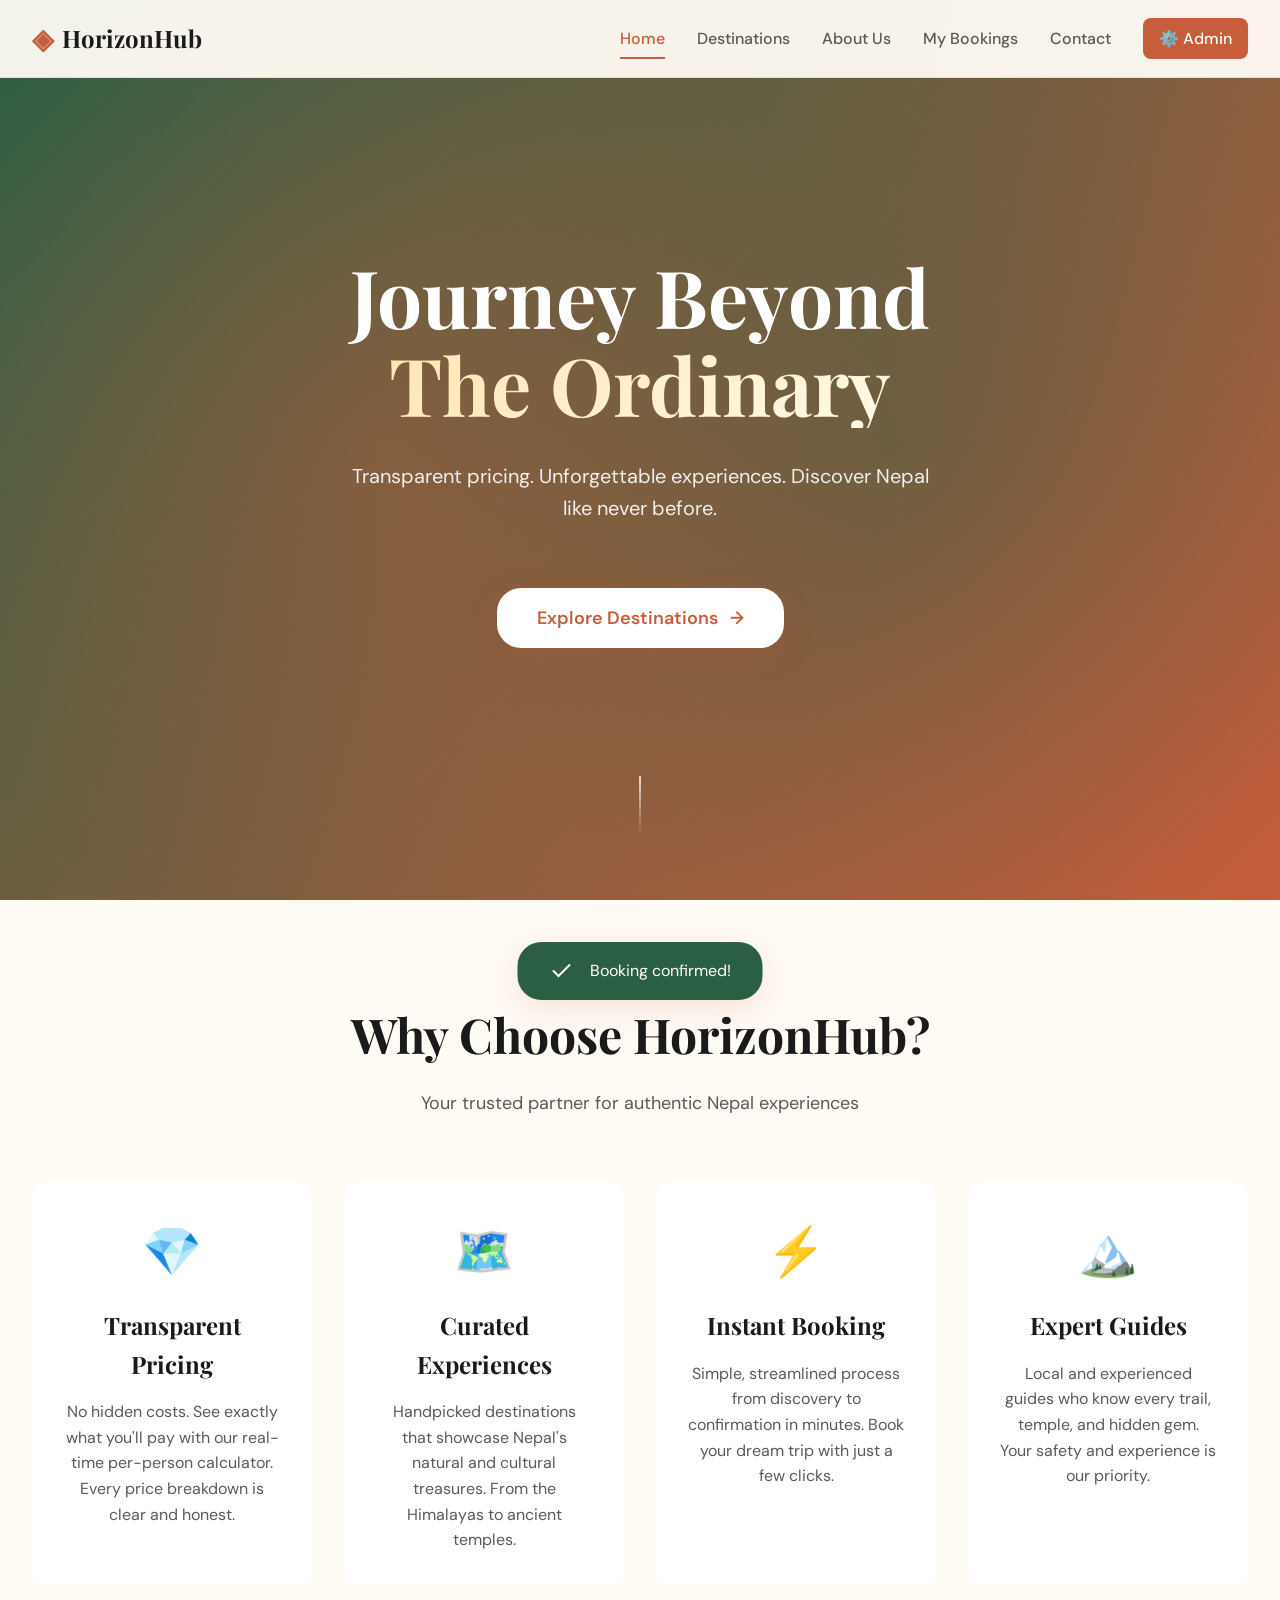
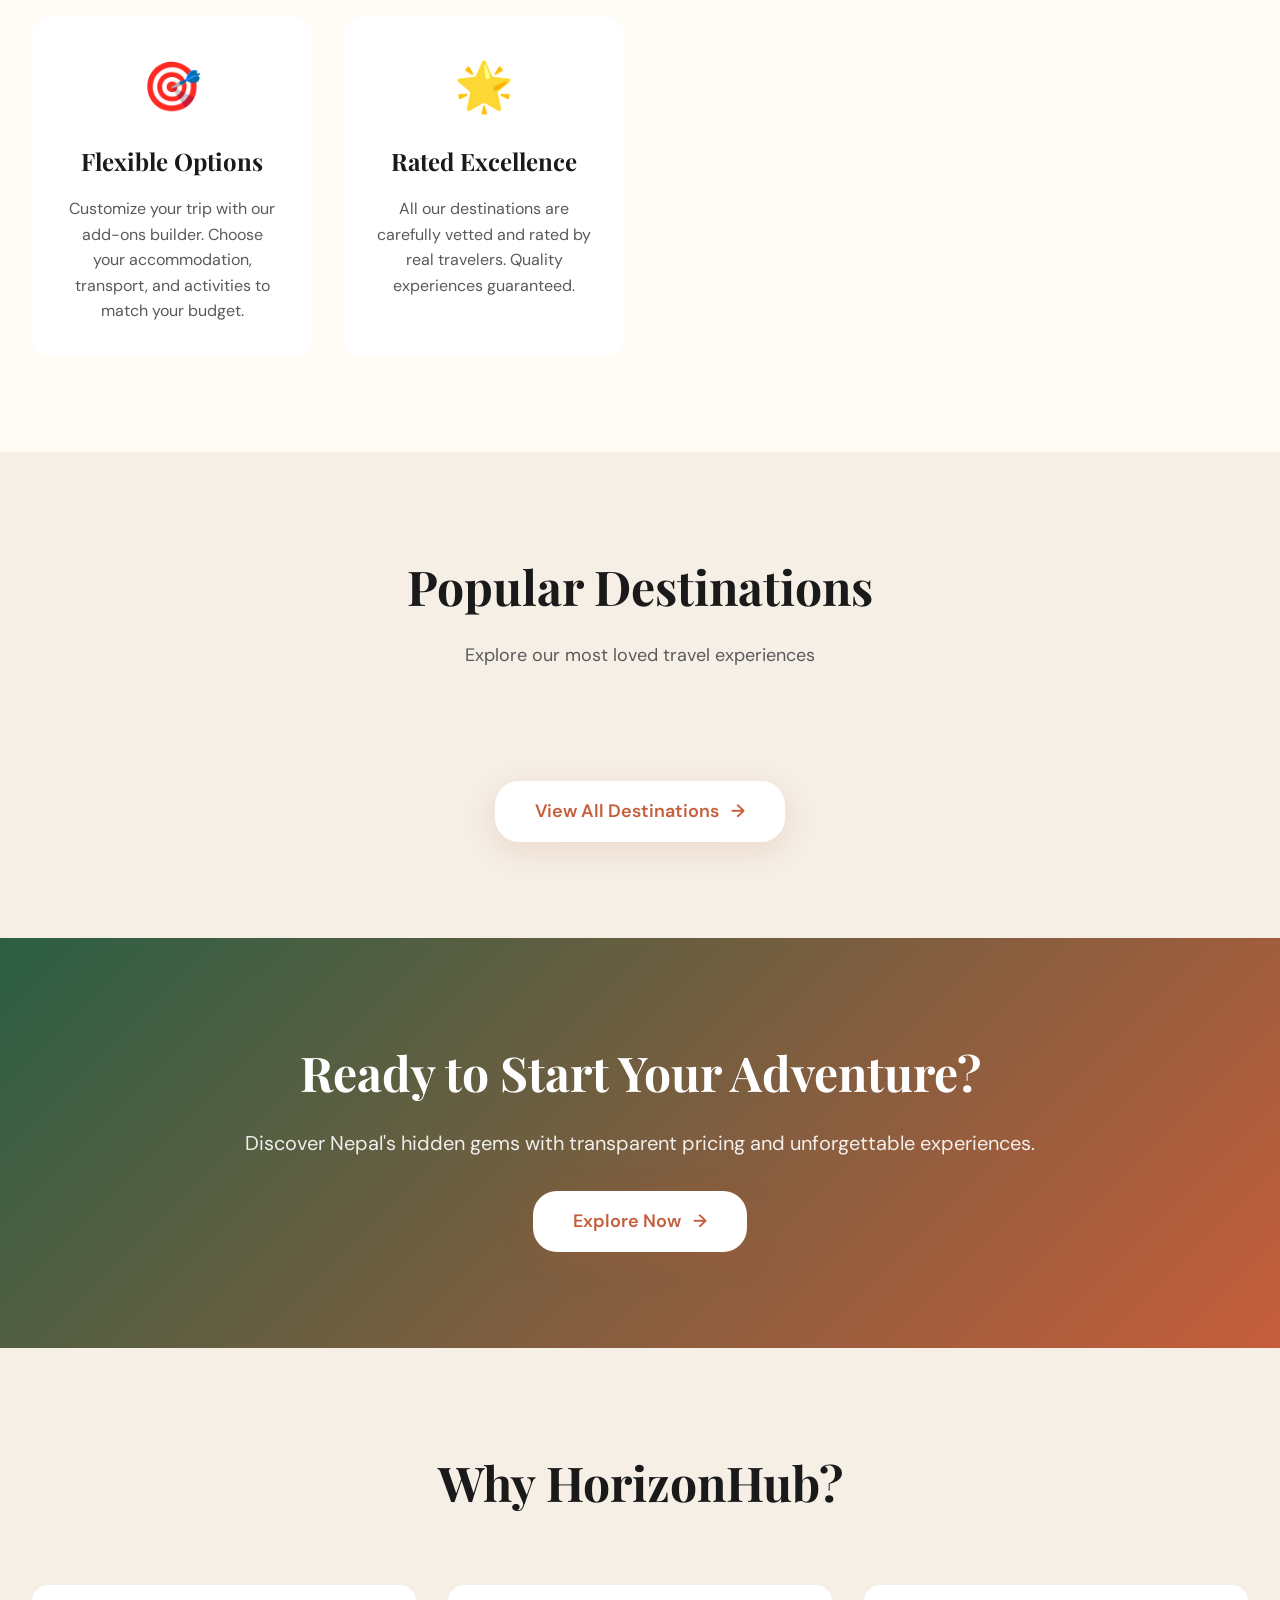
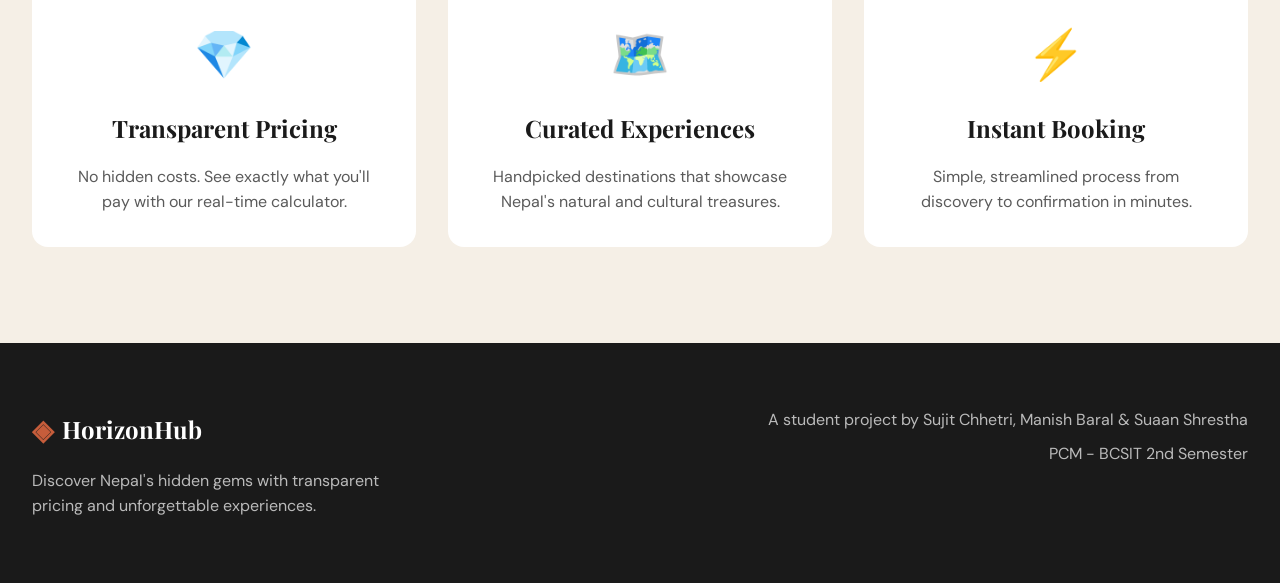
==== index.html @ 6d89ab37 "Co-authored-by: POPs-Treasure <POPs-Treasure@users.noreply.github.com> Co-authored-by: Manish Baral " ====
<!DOCTYPE html>
<html lang="en">
<head>
    <meta charset="UTF-8">
    <meta name="viewport" content="width=device-width, initial-scale=1.0">
    <title>HorizonHub - Discover Nepal's Hidden Gems</title>
    <link rel="stylesheet" href="styles.css">
    <link rel="preconnect" href="https://fonts.googleapis.com">
    <link rel="preconnect" href="https://fonts.gstatic.com" crossorigin>
    <link href="https://fonts.googleapis.com/css2?family=Playfair+Display:wght@400;600;700&family=DM+Sans:wght@400;500;600&display=swap" rel="stylesheet">
</head>
<body>
    <!-- Navigation -->
    <nav class="navbar">
        <div class="container">
            <div class="nav-content">
                <a href="index.html" class="logo">
                    <span class="logo-icon">◈</span>
                    HorizonHub
                </a>
                <div class="nav-links">
                    <a href="index.html" class="nav-active">Home</a>
                    <a href="destinations.html">Destinations</a>
                    <a href="about.html">About Us</a>
                    <a href="bookings.html">My Bookings</a>
                    <a href="contact.html">Contact</a>
                    <a href="#" id="adminPanelBtn" class="admin-link">⚙️ Admin</a>
                </div>
            </div>
        </div>
    </nav>

    <!-- Hero Section -->
    <section class="hero">
        <div class="hero-overlay"></div>
        <div class="hero-content">
            <h1 class="hero-title">
                Journey Beyond<br>
                <span class="gradient-text">The Ordinary</span>
            </h1>
            <p class="hero-subtitle">Transparent pricing. Unforgettable experiences. Discover Nepal like never before.</p>
            <a href="destinations.html" class="cta-button">
                Explore Destinations
                <span class="arrow">→</span>
            </a>
        </div>
        <div class="scroll-indicator">
            <div class="scroll-line"></div>
        </div>
    </section>

    <!-- Features Section -->
    <section class="features-section">
        <div class="container">
            <div class="section-header">
                <h2 class="section-title">Why Choose HorizonHub?</h2>
                <p class="section-subtitle">Your trusted partner for authentic Nepal experiences</p>
            </div>
            
            <div class="features-grid">
                <div class="feature-card">
                    <div class="feature-icon">💎</div>
                    <h3>Transparent Pricing</h3>
                    <p>No hidden costs. See exactly what you'll pay with our real-time per-person calculator. Every price breakdown is clear and honest.</p>
                </div>
                <div class="feature-card">
                    <div class="feature-icon">🗺️</div>
                    <h3>Curated Experiences</h3>
                    <p>Handpicked destinations that showcase Nepal's natural and cultural treasures. From the Himalayas to ancient temples.</p>
                </div>
                <div class="feature-card">
                    <div class="feature-icon">⚡</div>
                    <h3>Instant Booking</h3>
                    <p>Simple, streamlined process from discovery to confirmation in minutes. Book your dream trip with just a few clicks.</p>
                </div>
                <div class="feature-card">
                    <div class="feature-icon">🏔️</div>
                    <h3>Expert Guides</h3>
                    <p>Local and experienced guides who know every trail, temple, and hidden gem. Your safety and experience is our priority.</p>
                </div>
                <div class="feature-card">
                    <div class="feature-icon">🎯</div>
                    <h3>Flexible Options</h3>
                    <p>Customize your trip with our add-ons builder. Choose your accommodation, transport, and activities to match your budget.</p>
                </div>
                <div class="feature-card">
                    <div class="feature-icon">🌟</div>
                    <h3>Rated Excellence</h3>
                    <p>All our destinations are carefully vetted and rated by real travelers. Quality experiences guaranteed.</p>
                </div>
            </div>
        </div>
    </section>

    <!-- Popular Destinations Preview -->
    <section class="preview-section">
        <div class="container">
            <div class="section-header">
                <h2 class="section-title">Popular Destinations</h2>
                <p class="section-subtitle">Explore our most loved travel experiences</p>
            </div>
            
            <div class="preview-grid" id="previewGrid">
                <!-- Top 3 destinations will be loaded here -->
            </div>
            
            <div style="text-align: center; margin-top: 3rem;">
                <a href="destinations.html" class="cta-button">
                    View All Destinations
                    <span class="arrow">→</span>
                </a>
            </div>
        </div>
    </section>

    <!-- CTA Section -->
    <section class="cta-section">
        <div class="container">
            <div class="cta-content">
                <h2>Ready to Start Your Adventure?</h2>
                <p>Discover Nepal's hidden gems with transparent pricing and unforgettable experiences.</p>
                <a href="destinations.html" class="cta-button">
                    Explore Now
                    <span class="arrow">→</span>
                </a>
            </div>
        </div>
    </section>

    <!-- Destination Detail Modal -->
    <div id="detailModal" class="modal">
        <div class="modal-overlay"></div>
        <div class="modal-container">
            <button class="modal-close" id="closeDetailModal">
                <svg width="24" height="24" viewBox="0 0 24 24" fill="none">
                    <path d="M18 6L6 18M6 6l12 12" stroke="currentColor" stroke-width="2" stroke-linecap="round"/>
                </svg>
            </button>
            
            <div class="modal-content" id="modalContent">
                <!-- Content will be dynamically inserted -->
            </div>
        </div>
    </div>

    <!-- Booking Modal -->
    <div id="bookingModal" class="modal">
        <div class="modal-overlay"></div>
        <div class="modal-container booking-modal">
            <button class="modal-close" id="closeBookingModal">
                <svg width="24" height="24" viewBox="0 0 24 24" fill="none">
                    <path d="M18 6L6 18M6 6l12 12" stroke="currentColor" stroke-width="2" stroke-linecap="round"/>
                </svg>
            </button>
            
            <div class="modal-content">
                <h2 class="booking-title">Complete Your Booking</h2>
                <form id="bookingForm">
                    <div class="form-group">
                        <label for="fullName">Full Name</label>
                        <input type="text" id="fullName" required>
                    </div>
                    
                    <div class="form-row">
                        <div class="form-group">
                            <label for="email">Email Address</label>
                            <input type="email" id="email" required>
                        </div>
                        <div class="form-group">
                            <label for="phone">Phone Number</label>
                            <input type="tel" id="phone" required>
                        </div>
                    </div>

                    <div class="form-group">
                        <label for="emergencyContact">Emergency Contact</label>
                        <input type="tel" id="emergencyContact" required>
                    </div>

                    <div class="form-group">
                        <label for="specialRequests">Special Requests (Optional)</label>
                        <textarea id="specialRequests" rows="3"></textarea>
                    </div>

                    <div class="booking-summary" id="bookingSummary">
                        <!-- Booking summary will be inserted here -->
                    </div>

                    <button type="submit" class="submit-button">
                        Confirm Booking
                        <span class="arrow">→</span>
                    </button>
                </form>
            </div>
        </div>
    </div>

    <!-- Bookings View Modal -->
    <div id="bookingsModal" class="modal">
        <div class="modal-overlay"></div>
        <div class="modal-container">
            <button class="modal-close" id="closeBookingsModal">
                <svg width="24" height="24" viewBox="0 0 24 24" fill="none">
                    <path d="M18 6L6 18M6 6l12 12" stroke="currentColor" stroke-width="2" stroke-linecap="round"/>
                </svg>
            </button>
            
            <div class="modal-content">
                <h2 class="booking-title">My Bookings</h2>
                <div id="bookingsList">
                    <!-- Bookings will be displayed here -->
                </div>
            </div>
        </div>
    </div>

    <!-- Admin Panel Modal -->
    <div id="adminModal" class="modal">
        <div class="modal-overlay"></div>
        <div class="modal-container admin-modal">
            <button class="modal-close" id="closeAdminModal">
                <svg width="24" height="24" viewBox="0 0 24 24" fill="none">
                    <path d="M18 6L6 18M6 6l12 12" stroke="currentColor" stroke-width="2" stroke-linecap="round"/>
                </svg>
            </button>
            
            <div class="modal-content">
                <h2 class="booking-title">Admin Panel - Manage Destinations</h2>
                
                <div class="admin-tabs">
                    <button class="tab-button active" onclick="switchAdminTab('add')">Add New Destination</button>
                    <button class="tab-button" onclick="switchAdminTab('manage')">Manage Existing</button>
                    <button class="tab-button" onclick="switchAdminTab('import')">Import/Export</button>
                </div>

                <!-- Add Destination Tab -->
                <div id="addDestinationTab" class="admin-tab active">
                    <form id="addDestinationForm">
                        <div class="form-row">
                            <div class="form-group">
                                <label for="destName">Destination Name *</label>
                                <input type="text" id="destName" required>
                            </div>
                            <div class="form-group">
                                <label for="destCategory">Category *</label>
                                <select id="destCategory" required>
                                    <option value="trekking">Trekking</option>
                                    <option value="cultural">Cultural</option>
                                    <option value="adventure">Adventure</option>
                                    <option value="relaxation">Relaxation</option>
                                </select>
                            </div>
                        </div>

                        <div class="form-group">
                            <label for="destDescription">Short Description *</label>
                            <textarea id="destDescription" rows="2" required></textarea>
                        </div>

                        <div class="form-group">
                            <label for="destLongDescription">Long Description *</label>
                            <textarea id="destLongDescription" rows="4" required></textarea>
                        </div>

                        <div class="form-group">
                            <label for="destImage">Image URL *</label>
                            <input type="url" id="destImage" placeholder="https://example.com/image.jpg" required>
                            <small style="color: var(--text-muted);">Use Unsplash or any image hosting service</small>
                        </div>

                        <div class="form-row">
                            <div class="form-group">
                                <label for="destBasePrice">Base Price (NPR) *</label>
                                <input type="number" id="destBasePrice" min="1000" required>
                            </div>
                            <div class="form-group">
                                <label for="destRating">Rating (1-5) *</label>
                                <input type="number" id="destRating" min="1" max="5" step="0.1" value="4.5" required>
                            </div>
                        </div>

                        <div class="form-row">
                            <div class="form-group">
                                <label for="destDuration">Duration *</label>
                                <input type="text" id="destDuration" placeholder="e.g., 3-4 days" required>
                            </div>
                            <div class="form-group">
                                <label for="destDifficulty">Difficulty *</label>
                                <select id="destDifficulty" required>
                                    <option value="Easy">Easy</option>
                                    <option value="Moderate">Moderate</option>
                                    <option value="Challenging">Challenging</option>
                                    <option value="Moderate to Challenging">Moderate to Challenging</option>
                                </select>
                            </div>
                        </div>

                        <div class="form-group">
                            <label for="destMinTravelers">Minimum Travelers *</label>
                            <input type="number" id="destMinTravelers" min="1" value="1" required>
                        </div>

                        <div class="form-group">
                            <label>Highlights (one per line) *</label>
                            <textarea id="destHighlights" rows="5" placeholder="Each highlight on a new line" required></textarea>
                        </div>

                        <div class="addon-builder">
                            <h3 style="margin-bottom: 1rem;">Add-ons Builder</h3>
                            <div id="addonsList"></div>
                            <button type="button" class="add-addon-btn" onclick="addAddonBuilder()">+ Add Add-on Category</button>
                        </div>

                        <button type="submit" class="submit-button">
                            Create Destination
                            <span class="arrow">→</span>
                        </button>
                    </form>
                </div>

                <!-- Manage Destinations Tab -->
                <div id="manageDestinationTab" class="admin-tab">
                    <div id="destinationManageList"></div>
                </div>

                <!-- Import/Export Tab -->
                <div id="importExportTab" class="admin-tab">
                    <div class="import-export-section">
                        <h3>Export Destinations</h3>
                        <p style="color: var(--text-secondary); margin-bottom: 1rem;">Download all destinations as JSON file for backup or sharing.</p>
                        <button class="submit-button" onclick="exportDestinations()">
                            Download JSON File
                        </button>
                    </div>

                    <div class="import-export-section" style="margin-top: 2rem;">
                        <h3>Import Destinations</h3>
                        <p style="color: var(--text-secondary); margin-bottom: 1rem;">Upload a JSON file to import destinations. This will merge with existing data.</p>
                        <input type="file" id="importFile" accept=".json" style="margin-bottom: 1rem;">
                        <button class="submit-button" onclick="importDestinations()">
                            Import JSON File
                        </button>
                    </div>

                    <div class="import-export-section" style="margin-top: 2rem;">
                        <h3>Reset to Default</h3>
                        <p style="color: var(--text-secondary); margin-bottom: 1rem;">Restore the original 8 sample destinations.</p>
                        <button class="submit-button" style="background: var(--text-muted);" onclick="resetToDefault()">
                            Reset to Default Data
                        </button>
                    </div>
                </div>
            </div>
        </div>
    </div>

    <!-- Success Toast -->
    <div id="successToast" class="toast">
        <svg width="24" height="24" viewBox="0 0 24 24" fill="none">
            <path d="M20 6L9 17l-5-5" stroke="currentColor" stroke-width="2" stroke-linecap="round"/>
        </svg>
        <span id="toastMessage">Booking confirmed!</span>
    </div>

    <!-- About Section -->
    <section class="about-section" id="about">
        <div class="container">
            <div class="about-content">
                <h2 class="section-title">Why HorizonHub?</h2>
                <div class="features-grid">
                    <div class="feature-card">
                        <div class="feature-icon">💎</div>
                        <h3>Transparent Pricing</h3>
                        <p>No hidden costs. See exactly what you'll pay with our real-time calculator.</p>
                    </div>
                    <div class="feature-card">
                        <div class="feature-icon">🗺️</div>
                        <h3>Curated Experiences</h3>
                        <p>Handpicked destinations that showcase Nepal's natural and cultural treasures.</p>
                    </div>
                    <div class="feature-card">
                        <div class="feature-icon">⚡</div>
                        <h3>Instant Booking</h3>
                        <p>Simple, streamlined process from discovery to confirmation in minutes.</p>
                    </div>
                </div>
            </div>
        </div>
    </section>

    <!-- Footer -->
    <footer class="footer">
        <div class="container">
            <div class="footer-content">
                <div class="footer-brand">
                    <div class="logo">
                        <span class="logo-icon">◈</span>
                        HorizonHub
                    </div>
                    <p>Discover Nepal's hidden gems with transparent pricing and unforgettable experiences.</p>
                </div>
                <div class="footer-info">
                    <p>A student project by Sujit Chhetri, Manish Baral & Suaan Shrestha</p>
                    <p>PCM - BCSIT 2nd Semester</p>
                </div>
            </div>
        </div>
    </footer>

    <script src="data.js"></script>
    <script src="script.js"></script>
</body>
</html>
---- styles.css ----
:root {
    /* Color Palette - Warm Earth Tones with Nepal-inspired accents */
    --primary: #C65D3B;
    --primary-dark: #A14527;
    --primary-light: #E8845F;
    --secondary: #2B5F44;
    --secondary-light: #3D8B5F;
    
    --bg-primary: #FFFBF5;
    --bg-secondary: #F5EFE6;
    --bg-card: #FFFFFF;
    
    --text-primary: #1A1A1A;
    --text-secondary: #5A5A5A;
    --text-muted: #8A8A8A;
    
    --border: #E5DED3;
    --shadow-sm: 0 2px 8px rgba(198, 93, 59, 0.08);
    --shadow-md: 0 4px 16px rgba(198, 93, 59, 0.12);
    --shadow-lg: 0 8px 32px rgba(198, 93, 59, 0.16);
    
    /* Typography */
    --font-display: 'Playfair Display', serif;
    --font-body: 'DM Sans', sans-serif;
    
    /* Spacing */
    --spacing-xs: 0.5rem;
    --spacing-sm: 1rem;
    --spacing-md: 2rem;
    --spacing-lg: 4rem;
    --spacing-xl: 6rem;
    
    /* Border Radius */
    --radius-sm: 8px;
    --radius-md: 12px;
    --radius-lg: 16px;
    --radius-xl: 24px;
    
    /* Transitions */
    --transition-fast: 0.2s cubic-bezier(0.4, 0, 0.2, 1);
    --transition-base: 0.3s cubic-bezier(0.4, 0, 0.2, 1);
    --transition-slow: 0.5s cubic-bezier(0.4, 0, 0.2, 1);
}

* {
    margin: 0;
    padding: 0;
    box-sizing: border-box;
}

html {
    scroll-behavior: smooth;
}

body {
    font-family: var(--font-body);
    background: var(--bg-primary);
    color: var(--text-primary);
    line-height: 1.6;
    overflow-x: hidden;
}

.container {
    max-width: 1280px;
    margin: 0 auto;
    padding: 0 var(--spacing-md);
}

/* Navigation */
.navbar {
    position: fixed;
    top: 0;
    left: 0;
    right: 0;
    background: rgba(255, 251, 245, 0.95);
    backdrop-filter: blur(12px);
    border-bottom: 1px solid var(--border);
    z-index: 1000;
    transition: var(--transition-base);
}

.nav-content {
    display: flex;
    justify-content: space-between;
    align-items: center;
    padding: var(--spacing-sm) 0;
}

.logo {
    font-family: var(--font-display);
    font-size: 1.5rem;
    font-weight: 700;
    color: var(--text-primary);
    text-decoration: none;
    display: flex;
    align-items: center;
    gap: 0.5rem;
    transition: var(--transition-fast);
}

.logo-icon {
    color: var(--primary);
    font-size: 1.75rem;
}

.logo:hover {
    color: var(--primary);
}

.nav-links {
    display: flex;
    gap: var(--spacing-md);
}

.nav-links a {
    color: var(--text-secondary);
    text-decoration: none;
    font-weight: 500;
    position: relative;
    transition: var(--transition-fast);
    padding: 0.5rem 0;
}

.nav-links a::after {
    content: '';
    position: absolute;
    bottom: 0;
    left: 0;
    width: 0;
    height: 2px;
    background: var(--primary);
    transition: var(--transition-base);
}

.nav-links a:hover {
    color: var(--primary);
}

.nav-links a:hover::after {
    width: 100%;
}

/* Hero Section */
.hero {
    position: relative;
    height: 100vh;
    display: flex;
    align-items: center;
    justify-content: center;
    background: linear-gradient(135deg, #2B5F44 0%, #C65D3B 100%);
    overflow: hidden;
}

.hero::before {
    content: '';
    position: absolute;
    top: 0;
    left: 0;
    right: 0;
    bottom: 0;
    background: url('data:image/svg+xml,<svg width="100" height="100" xmlns="http://www.w3.org/2000/svg"><rect width="100" height="100" fill="none"/><path d="M0 0L100 100M100 0L0 100" stroke="rgba(255,255,255,0.03)" stroke-width="1"/></svg>');
    background-size: 100px 100px;
    opacity: 0.3;
}

.hero-overlay {
    position: absolute;
    top: 0;
    left: 0;
    right: 0;
    bottom: 0;
    background: radial-gradient(circle at 30% 50%, rgba(198, 93, 59, 0.3), transparent 50%),
                radial-gradient(circle at 70% 50%, rgba(43, 95, 68, 0.3), transparent 50%);
}

.hero-content {
    position: relative;
    text-align: center;
    z-index: 2;
    animation: fadeInUp 1s cubic-bezier(0.4, 0, 0.2, 1);
}

@keyframes fadeInUp {
    from {
        opacity: 0;
        transform: translateY(30px);
    }
    to {
        opacity: 1;
        transform: translateY(0);
    }
}

.hero-title {
    font-family: var(--font-display);
    font-size: clamp(2.5rem, 8vw, 5rem);
    font-weight: 700;
    color: white;
    line-height: 1.1;
    margin-bottom: var(--spacing-md);
}

.gradient-text {
    background: linear-gradient(135deg, #FFE5B4 0%, #FFF9E5 100%);
    -webkit-background-clip: text;
    -webkit-text-fill-color: transparent;
    background-clip: text;
    display: inline-block;
}

.hero-subtitle {
    font-size: clamp(1rem, 2vw, 1.25rem);
    color: rgba(255, 255, 255, 0.9);
    margin-bottom: var(--spacing-lg);
    max-width: 600px;
    margin-left: auto;
    margin-right: auto;
}

.cta-button {
    display: inline-flex;
    align-items: center;
    gap: 0.75rem;
    background: white;
    color: var(--primary);
    padding: 1rem 2.5rem;
    border-radius: var(--radius-xl);
    text-decoration: none;
    font-weight: 600;
    font-size: 1.125rem;
    box-shadow: var(--shadow-lg);
    transition: var(--transition-base);
}

.cta-button:hover {
    transform: translateY(-2px);
    box-shadow: 0 12px 40px rgba(198, 93, 59, 0.25);
}

.cta-button .arrow {
    transition: var(--transition-fast);
}

.cta-button:hover .arrow {
    transform: translateX(4px);
}

.scroll-indicator {
    position: absolute;
    bottom: var(--spacing-lg);
    left: 50%;
    transform: translateX(-50%);
    z-index: 2;
}

.scroll-line {
    width: 2px;
    height: 60px;
    background: linear-gradient(to bottom, rgba(255, 255, 255, 0.8), transparent);
    animation: scrollPulse 2s ease-in-out infinite;
}

@keyframes scrollPulse {
    0%, 100% { opacity: 0.3; }
    50% { opacity: 1; }
}

/* Search Section */
.search-section {
    padding: var(--spacing-xl) 0;
    background: var(--bg-primary);
}

.section-header {
    text-align: center;
    margin-bottom: var(--spacing-lg);
}

.section-title {
    font-family: var(--font-display);
    font-size: clamp(2rem, 5vw, 3rem);
    font-weight: 700;
    color: var(--text-primary);
    margin-bottom: var(--spacing-sm);
}

.section-subtitle {
    font-size: 1.125rem;
    color: var(--text-secondary);
}

.search-controls {
    display: flex;
    gap: var(--spacing-md);
    margin-bottom: var(--spacing-lg);
    flex-wrap: wrap;
}

.search-bar {
    flex: 1;
    min-width: 300px;
    position: relative;
}

.search-icon {
    position: absolute;
    left: 1.25rem;
    top: 50%;
    transform: translateY(-50%);
    color: var(--text-muted);
    pointer-events: none;
}

#searchInput {
    width: 100%;
    padding: 1rem 1rem 1rem 3.5rem;
    border: 2px solid var(--border);
    border-radius: var(--radius-md);
    font-family: var(--font-body);
    font-size: 1rem;
    background: var(--bg-card);
    transition: var(--transition-fast);
}

#searchInput:focus {
    outline: none;
    border-color: var(--primary);
    box-shadow: 0 0 0 3px rgba(198, 93, 59, 0.1);
}

.filter-group {
    display: flex;
    gap: var(--spacing-sm);
}

.filter-select {
    padding: 1rem 1.5rem;
    border: 2px solid var(--border);
    border-radius: var(--radius-md);
    font-family: var(--font-body);
    font-size: 1rem;
    background: var(--bg-card);
    cursor: pointer;
    transition: var(--transition-fast);
    min-width: 180px;
}

.filter-select:focus {
    outline: none;
    border-color: var(--primary);
    box-shadow: 0 0 0 3px rgba(198, 93, 59, 0.1);
}

/* Destinations Grid */
.destinations-grid {
    display: grid;
    grid-template-columns: repeat(auto-fill, minmax(320px, 1fr));
    gap: var(--spacing-md);
    margin-bottom: var(--spacing-lg);
}

.destination-card {
    background: var(--bg-card);
    border-radius: var(--radius-lg);
    overflow: hidden;
    box-shadow: var(--shadow-sm);
    transition: var(--transition-base);
    cursor: pointer;
    animation: fadeIn 0.5s ease-out;
}

@keyframes fadeIn {
    from {
        opacity: 0;
        transform: translateY(20px);
    }
    to {
        opacity: 1;
        transform: translateY(0);
    }
}

.destination-card:hover {
    transform: translateY(-8px);
    box-shadow: var(--shadow-lg);
}

.card-image {
    width: 100%;
    height: 240px;
    object-fit: cover;
    background: linear-gradient(135deg, var(--secondary) 0%, var(--primary) 100%);
}

.card-content {
    padding: 1.5rem;
}

.card-header {
    display: flex;
    justify-content: space-between;
    align-items: start;
    margin-bottom: var(--spacing-sm);
}

.card-title {
    font-family: var(--font-display);
    font-size: 1.5rem;
    font-weight: 600;
    color: var(--text-primary);
}

.card-category {
    display: inline-block;
    padding: 0.25rem 0.75rem;
    background: var(--bg-secondary);
    color: var(--primary);
    border-radius: var(--radius-sm);
    font-size: 0.875rem;
    font-weight: 500;
}

.card-description {
    color: var(--text-secondary);
    margin-bottom: var(--spacing-sm);
    line-height: 1.6;
}

.card-footer {
    display: flex;
    justify-content: space-between;
    align-items: center;
    padding-top: var(--spacing-sm);
    border-top: 1px solid var(--border);
}

.card-price {
    font-family: var(--font-display);
    font-size: 1.25rem;
    font-weight: 600;
    color: var(--primary);
}

.card-price-label {
    font-size: 0.875rem;
    color: var(--text-muted);
    font-weight: 400;
}

.card-rating {
    display: flex;
    align-items: center;
    gap: 0.25rem;
    color: var(--text-secondary);
    font-weight: 500;
}

.no-results {
    text-align: center;
    padding: var(--spacing-xl);
    color: var(--text-muted);
    font-size: 1.125rem;
}

/* Modal Styles */
.modal {
    display: none;
    position: fixed;
    top: 0;
    left: 0;
    right: 0;
    bottom: 0;
    z-index: 2000;
    animation: fadeIn 0.3s ease-out;
}

.modal.active {
    display: flex;
    align-items: center;
    justify-content: center;
}

.modal-overlay {
    position: absolute;
    top: 0;
    left: 0;
    right: 0;
    bottom: 0;
    background: rgba(26, 26, 26, 0.7);
    backdrop-filter: blur(4px);
}

.modal-container {
    position: relative;
    background: var(--bg-card);
    border-radius: var(--radius-xl);
    max-width: 900px;
    max-height: 90vh;
    width: 90%;
    overflow-y: auto;
    box-shadow: var(--shadow-lg);
    animation: slideUp 0.4s cubic-bezier(0.4, 0, 0.2, 1);
}

@keyframes slideUp {
    from {
        opacity: 0;
        transform: translateY(50px);
    }
    to {
        opacity: 1;
        transform: translateY(0);
    }
}

.modal-close {
    position: absolute;
    top: 1.5rem;
    right: 1.5rem;
    background: var(--bg-secondary);
    border: none;
    width: 40px;
    height: 40px;
    border-radius: 50%;
    cursor: pointer;
    display: flex;
    align-items: center;
    justify-content: center;
    transition: var(--transition-fast);
    z-index: 10;
}

.modal-close:hover {
    background: var(--primary);
    color: white;
}

.modal-content {
    padding: var(--spacing-lg);
}

.detail-header {
    margin-bottom: var(--spacing-md);
}

.detail-image {
    width: 100%;
    height: 400px;
    object-fit: cover;
    border-radius: var(--radius-lg);
    margin-bottom: var(--spacing-md);
    background: linear-gradient(135deg, var(--secondary) 0%, var(--primary) 100%);
}

.detail-title {
    font-family: var(--font-display);
    font-size: 2.5rem;
    font-weight: 700;
    color: var(--text-primary);
    margin-bottom: var(--spacing-sm);
}

.detail-meta {
    display: flex;
    gap: var(--spacing-md);
    align-items: center;
    margin-bottom: var(--spacing-md);
}

.detail-description {
    color: var(--text-secondary);
    line-height: 1.8;
    margin-bottom: var(--spacing-lg);
    font-size: 1.0625rem;
}

/* Calculator Section */
.calculator-section {
    background: var(--bg-secondary);
    padding: var(--spacing-md);
    border-radius: var(--radius-lg);
    margin-bottom: var(--spacing-md);
}

.calculator-title {
    font-family: var(--font-display);
    font-size: 1.75rem;
    font-weight: 600;
    margin-bottom: var(--spacing-md);
    color: var(--text-primary);
}

.calculator-group {
    margin-bottom: var(--spacing-md);
}

.calculator-group label {
    display: block;
    font-weight: 600;
    margin-bottom: var(--spacing-xs);
    color: var(--text-primary);
}

.calculator-input {
    width: 100%;
    padding: 0.875rem;
    border: 2px solid var(--border);
    border-radius: var(--radius-md);
    font-family: var(--font-body);
    font-size: 1rem;
    background: var(--bg-card);
    transition: var(--transition-fast);
}

.calculator-input:focus {
    outline: none;
    border-color: var(--primary);
    box-shadow: 0 0 0 3px rgba(198, 93, 59, 0.1);
}

.addon-options {
    display: flex;
    flex-direction: column;
    gap: var(--spacing-sm);
}

.addon-option {
    display: flex;
    justify-content: space-between;
    align-items: center;
    padding: 1rem;
    background: var(--bg-card);
    border: 2px solid var(--border);
    border-radius: var(--radius-md);
    cursor: pointer;
    transition: var(--transition-fast);
}

.addon-option:hover {
    border-color: var(--primary);
}

.addon-option input[type="radio"] {
    margin-right: var(--spacing-sm);
}

.addon-price {
    font-weight: 600;
    color: var(--primary);
}

.price-summary {
    background: var(--bg-card);
    padding: var(--spacing-md);
    border-radius: var(--radius-md);
    margin-top: var(--spacing-md);
}

.price-row {
    display: flex;
    justify-content: space-between;
    margin-bottom: var(--spacing-sm);
}

.price-row.total {
    padding-top: var(--spacing-sm);
    border-top: 2px solid var(--border);
    font-size: 1.25rem;
    font-weight: 700;
}

.price-value {
    font-family: var(--font-display);
    font-weight: 600;
    color: var(--primary);
}

.price-value.total {
    font-size: 1.5rem;
}

.book-button {
    width: 100%;
    padding: 1.25rem;
    background: var(--primary);
    color: white;
    border: none;
    border-radius: var(--radius-md);
    font-family: var(--font-body);
    font-size: 1.125rem;
    font-weight: 600;
    cursor: pointer;
    transition: var(--transition-base);
    margin-top: var(--spacing-md);
    display: flex;
    align-items: center;
    justify-content: center;
    gap: 0.75rem;
}

.book-button:hover {
    background: var(--primary-dark);
    transform: translateY(-2px);
    box-shadow: var(--shadow-md);
}

/* Booking Form */
.booking-modal {
    max-width: 600px;
}

.booking-title {
    font-family: var(--font-display);
    font-size: 2rem;
    font-weight: 700;
    margin-bottom: var(--spacing-md);
}

.form-group {
    margin-bottom: var(--spacing-md);
}

.form-group label {
    display: block;
    font-weight: 600;
    margin-bottom: var(--spacing-xs);
    color: var(--text-primary);
}

.form-group input,
.form-group textarea {
    width: 100%;
    padding: 0.875rem;
    border: 2px solid var(--border);
    border-radius: var(--radius-md);
    font-family: var(--font-body);
    font-size: 1rem;
    transition: var(--transition-fast);
}

.form-group input:focus,
.form-group textarea:focus {
    outline: none;
    border-color: var(--primary);
    box-shadow: 0 0 0 3px rgba(198, 93, 59, 0.1);
}

.form-row {
    display: grid;
    grid-template-columns: 1fr 1fr;
    gap: var(--spacing-md);
}

.booking-summary {
    background: var(--bg-secondary);
    padding: var(--spacing-md);
    border-radius: var(--radius-md);
    margin-bottom: var(--spacing-md);
}

.submit-button {
    width: 100%;
    padding: 1.25rem;
    background: var(--primary);
    color: white;
    border: none;
    border-radius: var(--radius-md);
    font-family: var(--font-body);
    font-size: 1.125rem;
    font-weight: 600;
    cursor: pointer;
    transition: var(--transition-base);
    display: flex;
    align-items: center;
    justify-content: center;
    gap: 0.75rem;
}

.submit-button:hover {
    background: var(--primary-dark);
    transform: translateY(-2px);
    box-shadow: var(--shadow-md);
}

/* Bookings List */
.booking-item {
    background: var(--bg-secondary);
    padding: var(--spacing-md);
    border-radius: var(--radius-md);
    margin-bottom: var(--spacing-md);
    border-left: 4px solid var(--primary);
}

.booking-item h3 {
    font-family: var(--font-display);
    font-size: 1.5rem;
    margin-bottom: var(--spacing-sm);
    color: var(--text-primary);
}

.booking-item p {
    color: var(--text-secondary);
    margin-bottom: 0.5rem;
}

.booking-item strong {
    color: var(--text-primary);
}

.no-bookings {
    text-align: center;
    padding: var(--spacing-lg);
    color: var(--text-muted);
}

/* Toast Notification */
.toast {
    position: fixed;
    bottom: -100px;
    left: 50%;
    transform: translateX(-50%);
    background: var(--secondary);
    color: white;
    padding: 1rem 2rem;
    border-radius: var(--radius-xl);
    box-shadow: var(--shadow-lg);
    display: flex;
    align-items: center;
    gap: var(--spacing-sm);
    z-index: 3000;
    transition: var(--transition-base);
}

.toast.show {
    bottom: var(--spacing-md);
}

/* About Section */
.about-section {
    padding: var(--spacing-xl) 0;
    background: var(--bg-secondary);
}

.about-content {
    text-align: center;
}

.features-section {
    padding: var(--spacing-xl) 0;
    background: var(--bg-primary);
}

.preview-section {
    padding: var(--spacing-xl) 0;
    background: var(--bg-secondary);
}

.preview-grid {
    display: grid;
    grid-template-columns: repeat(auto-fit, minmax(320px, 1fr));
    gap: var(--spacing-md);
}

.preview-card {
    background: var(--bg-card);
    border-radius: var(--radius-lg);
    overflow: hidden;
    box-shadow: var(--shadow-sm);
    transition: var(--transition-base);
}

.preview-card:hover {
    transform: translateY(-8px);
    box-shadow: var(--shadow-lg);
}

.preview-image {
    width: 100%;
    height: 240px;
    object-fit: cover;
}

.preview-content {
    padding: 1.5rem;
}

.preview-content h3 {
    font-family: var(--font-display);
    font-size: 1.5rem;
    margin: 0.5rem 0;
}

.preview-footer {
    display: flex;
    justify-content: space-between;
    align-items: center;
    margin: 1rem 0;
}

.preview-button {
    display: inline-block;
    margin-top: 1rem;
    padding: 0.75rem 1.5rem;
    background: var(--primary);
    color: white;
    text-decoration: none;
    border-radius: var(--radius-md);
    font-weight: 600;
    transition: var(--transition-base);
}

.preview-button:hover {
    background: var(--primary-dark);
    transform: translateX(4px);
}

.cta-section {
    padding: var(--spacing-xl) 0;
    background: linear-gradient(135deg, var(--secondary) 0%, var(--primary) 100%);
    text-align: center;
}

.cta-content h2 {
    font-family: var(--font-display);
    font-size: clamp(2rem, 5vw, 3rem);
    color: white;
    margin-bottom: var(--spacing-sm);
}

.cta-content p {
    color: rgba(255, 255, 255, 0.9);
    font-size: 1.25rem;
    margin-bottom: var(--spacing-md);
}

/* Navigation active state */
.nav-active {
    color: var(--primary) !important;
}

.nav-active::after {
    width: 100% !important;
}

/* Page-specific styles */
.page-header {
    padding: 8rem 0 4rem;
    background: linear-gradient(135deg, var(--secondary) 0%, var(--primary) 100%);
    text-align: center;
    color: white;
}

.page-header h1 {
    font-family: var(--font-display);
    font-size: clamp(2.5rem, 6vw, 4rem);
    margin-bottom: var(--spacing-sm);
}

.page-header p {
    font-size: 1.25rem;
    opacity: 0.9;
}

.page-content {
    padding: var(--spacing-xl) 0;
}

/* Team section */
.team-grid {
    display: grid;
    grid-template-columns: repeat(auto-fit, minmax(280px, 1fr));
    gap: var(--spacing-md);
    margin-top: var(--spacing-lg);
}

.team-card {
    background: var(--bg-card);
    padding: var(--spacing-md);
    border-radius: var(--radius-lg);
    text-align: center;
    box-shadow: var(--shadow-sm);
    transition: var(--transition-base);
}

.team-card:hover {
    transform: translateY(-4px);
    box-shadow: var(--shadow-md);
}

.team-avatar {
    width: 120px;
    height: 120px;
    border-radius: 50%;
    background: linear-gradient(135deg, var(--primary) 0%, var(--secondary) 100%);
    margin: 0 auto var(--spacing-sm);
    display: flex;
    align-items: center;
    justify-content: center;
    font-size: 3rem;
    color: white;
}

.team-card h3 {
    font-family: var(--font-display);
    font-size: 1.5rem;
    margin-bottom: 0.5rem;
}

.team-role {
    color: var(--primary);
    font-weight: 600;
    margin-bottom: var(--spacing-sm);
}

/* Contact form */
.contact-form {
    max-width: 600px;
    margin: 0 auto;
    background: var(--bg-card);
    padding: var(--spacing-lg);
    border-radius: var(--radius-lg);
    box-shadow: var(--shadow-md);
}

/* Content sections */
.content-section {
    margin-bottom: var(--spacing-lg);
}

.content-section h2 {
    font-family: var(--font-display);
    font-size: 2rem;
    margin-bottom: var(--spacing-md);
    color: var(--text-primary);
}

.content-section p {
    color: var(--text-secondary);
    line-height: 1.8;
    margin-bottom: var(--spacing-sm);
}

.tech-stack {
    display: grid;
    grid-template-columns: repeat(auto-fit, minmax(200px, 1fr));
    gap: var(--spacing-sm);
    margin-top: var(--spacing-md);
}

.tech-item {
    background: var(--bg-secondary);
    padding: var(--spacing-sm);
    border-radius: var(--radius-md);
    text-align: center;
    font-weight: 600;
    color: var(--text-primary);
}

/* Bookings page */
.bookings-container {
    max-width: 900px;
    margin: 0 auto;
}

.empty-bookings {
    text-align: center;
    padding: var(--spacing-xl);
    background: var(--bg-card);
    border-radius: var(--radius-lg);
    box-shadow: var(--shadow-sm);
}

.empty-bookings-icon {
    font-size: 4rem;
    margin-bottom: var(--spacing-md);
    opacity: 0.5;
}

/* About Section */
.about-section {
    padding: var(--spacing-xl) 0;
    background: var(--bg-secondary);
}

.about-content {
    text-align: center;
}

.features-grid {
    display: grid;
    grid-template-columns: repeat(auto-fit, minmax(280px, 1fr));
    gap: var(--spacing-md);
    margin-top: var(--spacing-lg);
}

.feature-card {
    background: var(--bg-card);
    padding: var(--spacing-md);
    border-radius: var(--radius-lg);
    text-align: center;
    transition: var(--transition-base);
}

.feature-card:hover {
    transform: translateY(-4px);
    box-shadow: var(--shadow-md);
}

.feature-icon {
    font-size: 3rem;
    margin-bottom: var(--spacing-sm);
}

.feature-card h3 {
    font-family: var(--font-display);
    font-size: 1.5rem;
    margin-bottom: var(--spacing-sm);
    color: var(--text-primary);
}

.feature-card p {
    color: var(--text-secondary);
}

/* Footer */
.footer {
    background: var(--text-primary);
    color: white;
    padding: var(--spacing-lg) 0;
}

.footer-content {
    display: flex;
    justify-content: space-between;
    align-items: start;
    flex-wrap: wrap;
    gap: var(--spacing-md);
}

.footer-brand .logo {
    color: white;
    margin-bottom: var(--spacing-sm);
}

.footer-brand p {
    color: rgba(255, 255, 255, 0.7);
    max-width: 400px;
}

.footer-info {
    text-align: right;
}

.footer-info p {
    color: rgba(255, 255, 255, 0.7);
    margin-bottom: 0.5rem;
}

/* Admin Panel Styles */
.admin-link {
    background: var(--primary);
    color: white !important;
    padding: 0.5rem 1rem !important;
    border-radius: var(--radius-sm);
    transition: var(--transition-fast);
}

.admin-link:hover {
    background: var(--primary-dark);
    transform: translateY(-2px);
}

.admin-link::after {
    display: none;
}

.admin-modal {
    max-width: 1000px;
}

.admin-tabs {
    display: flex;
    gap: var(--spacing-sm);
    margin-bottom: var(--spacing-md);
    border-bottom: 2px solid var(--border);
}

.tab-button {
    background: none;
    border: none;
    padding: var(--spacing-sm) var(--spacing-md);
    font-family: var(--font-body);
    font-size: 1rem;
    font-weight: 600;
    color: var(--text-secondary);
    cursor: pointer;
    border-bottom: 3px solid transparent;
    transition: var(--transition-fast);
    margin-bottom: -2px;
}

.tab-button:hover {
    color: var(--primary);
}

.tab-button.active {
    color: var(--primary);
    border-bottom-color: var(--primary);
}

.admin-tab {
    display: none;
}

.admin-tab.active {
    display: block;
}

.addon-builder {
    background: var(--bg-secondary);
    padding: var(--spacing-md);
    border-radius: var(--radius-md);
    margin: var(--spacing-md) 0;
}

.addon-item {
    background: var(--bg-card);
    padding: var(--spacing-md);
    border-radius: var(--radius-md);
    margin-bottom: var(--spacing-md);
    border: 2px solid var(--border);
}

.addon-header {
    display: flex;
    justify-content: space-between;
    align-items: center;
    margin-bottom: var(--spacing-sm);
}

.addon-options-builder {
    margin-top: var(--spacing-sm);
}

.addon-option-item {
    display: grid;
    grid-template-columns: 2fr 1fr auto;
    gap: var(--spacing-sm);
    margin-bottom: var(--spacing-sm);
    align-items: center;
}

.add-addon-btn,
.add-option-btn,
.remove-btn {
    padding: 0.75rem 1.5rem;
    border: 2px solid var(--border);
    background: var(--bg-card);
    border-radius: var(--radius-md);
    font-family: var(--font-body);
    font-weight: 600;
    cursor: pointer;
    transition: var(--transition-fast);
}

.add-addon-btn:hover,
.add-option-btn:hover {
    border-color: var(--primary);
    color: var(--primary);
}

.remove-btn {
    background: var(--text-muted);
    color: white;
    border: none;
    padding: 0.5rem 1rem;
}

.remove-btn:hover {
    background: var(--primary);
}

.destination-manage-item {
    background: var(--bg-secondary);
    padding: var(--spacing-md);
    border-radius: var(--radius-md);
    margin-bottom: var(--spacing-md);
    display: flex;
    justify-content: space-between;
    align-items: center;
    gap: var(--spacing-md);
}

.destination-manage-info {
    flex: 1;
}

.destination-manage-info h3 {
    font-family: var(--font-display);
    font-size: 1.5rem;
    margin-bottom: 0.5rem;
}

.destination-manage-info p {
    color: var(--text-secondary);
    margin-bottom: 0.25rem;
}

.destination-manage-actions {
    display: flex;
    gap: var(--spacing-sm);
}

.edit-btn,
.delete-btn {
    padding: 0.75rem 1.5rem;
    border: none;
    border-radius: var(--radius-md);
    font-family: var(--font-body);
    font-weight: 600;
    cursor: pointer;
    transition: var(--transition-fast);
}

.edit-btn {
    background: var(--secondary);
    color: white;
}

.edit-btn:hover {
    background: var(--secondary-light);
}

.delete-btn {
    background: var(--primary);
    color: white;
}

.delete-btn:hover {
    background: var(--primary-dark);
}

.import-export-section {
    background: var(--bg-secondary);
    padding: var(--spacing-md);
    border-radius: var(--radius-md);
}

.import-export-section h3 {
    font-family: var(--font-display);
    font-size: 1.5rem;
    margin-bottom: var(--spacing-sm);
}

.import-export-section input[type="file"] {
    width: 100%;
    padding: var(--spacing-sm);
    border: 2px solid var(--border);
    border-radius: var(--radius-md);
    background: var(--bg-card);
}

.checkbox-group {
    display: flex;
    align-items: center;
    gap: var(--spacing-sm);
    margin-top: var(--spacing-xs);
}

.checkbox-group input[type="checkbox"] {
    width: 20px;
    height: 20px;
    cursor: pointer;
}

.checkbox-group label {
    margin-bottom: 0 !important;
    cursor: pointer;
}

/* Responsive Design */
@media (max-width: 768px) {
    .nav-links {
        gap: var(--spacing-sm);
    }
    
    .nav-links a {
        font-size: 0.875rem;
    }
    
    .admin-link {
        padding: 0.4rem 0.8rem !important;
        font-size: 0.875rem;
    }
    
    .hero {
        height: 80vh;
    }
    
    .search-controls {
        flex-direction: column;
    }
    
    .filter-group {
        flex-direction: column;
    }
    
    .filter-select {
        width: 100%;
    }
    
    .destinations-grid {
        grid-template-columns: 1fr;
    }
    
    .form-row {
        grid-template-columns: 1fr;
    }
    
    .modal-container {
        width: 95%;
        max-height: 95vh;
    }
    
    .detail-image {
        height: 250px;
    }
    
    .detail-title {
        font-size: 2rem;
    }
    
    .footer-content {
        flex-direction: column;
    }
    
    .footer-info {
        text-align: left;
    }
    
    .admin-tabs {
        flex-direction: column;
    }
    
    .tab-button {
        text-align: left;
        border-bottom: none;
        border-left: 3px solid transparent;
        margin-bottom: 0;
        margin-left: -2px;
    }
    
    .tab-button.active {
        border-left-color: var(--primary);
        border-bottom-color: transparent;
    }
    
    .destination-manage-item {
        flex-direction: column;
        align-items: flex-start;
    }
    
    .destination-manage-actions {
        width: 100%;
    }
    
    .edit-btn,
    .delete-btn {
        flex: 1;
    }
    
    .addon-option-item {
        grid-template-columns: 1fr;
    }
}

@media (max-width: 480px) {
    .hero-title {
        font-size: 2rem;
    }
    
    .section-title {
        font-size: 1.75rem;
    }
    
    .modal-content {
        padding: var(--spacing-md);
    }
}
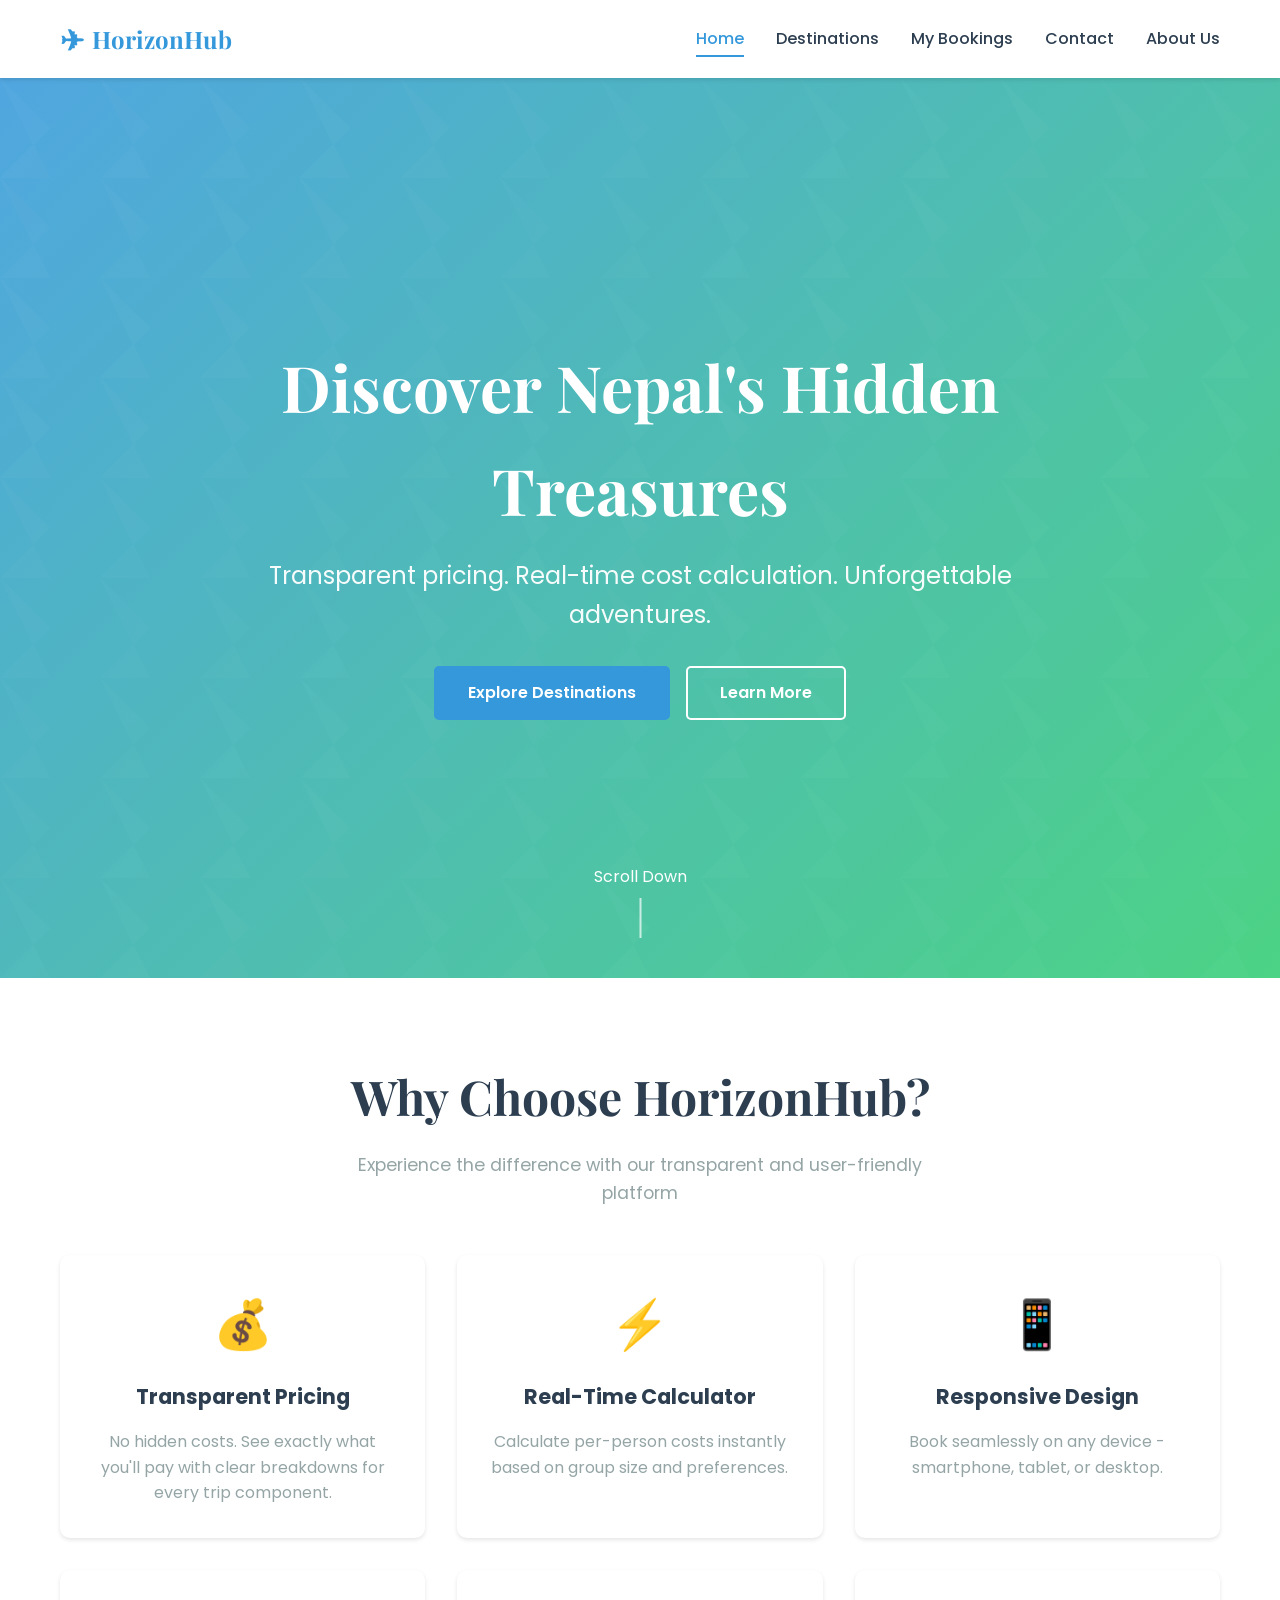
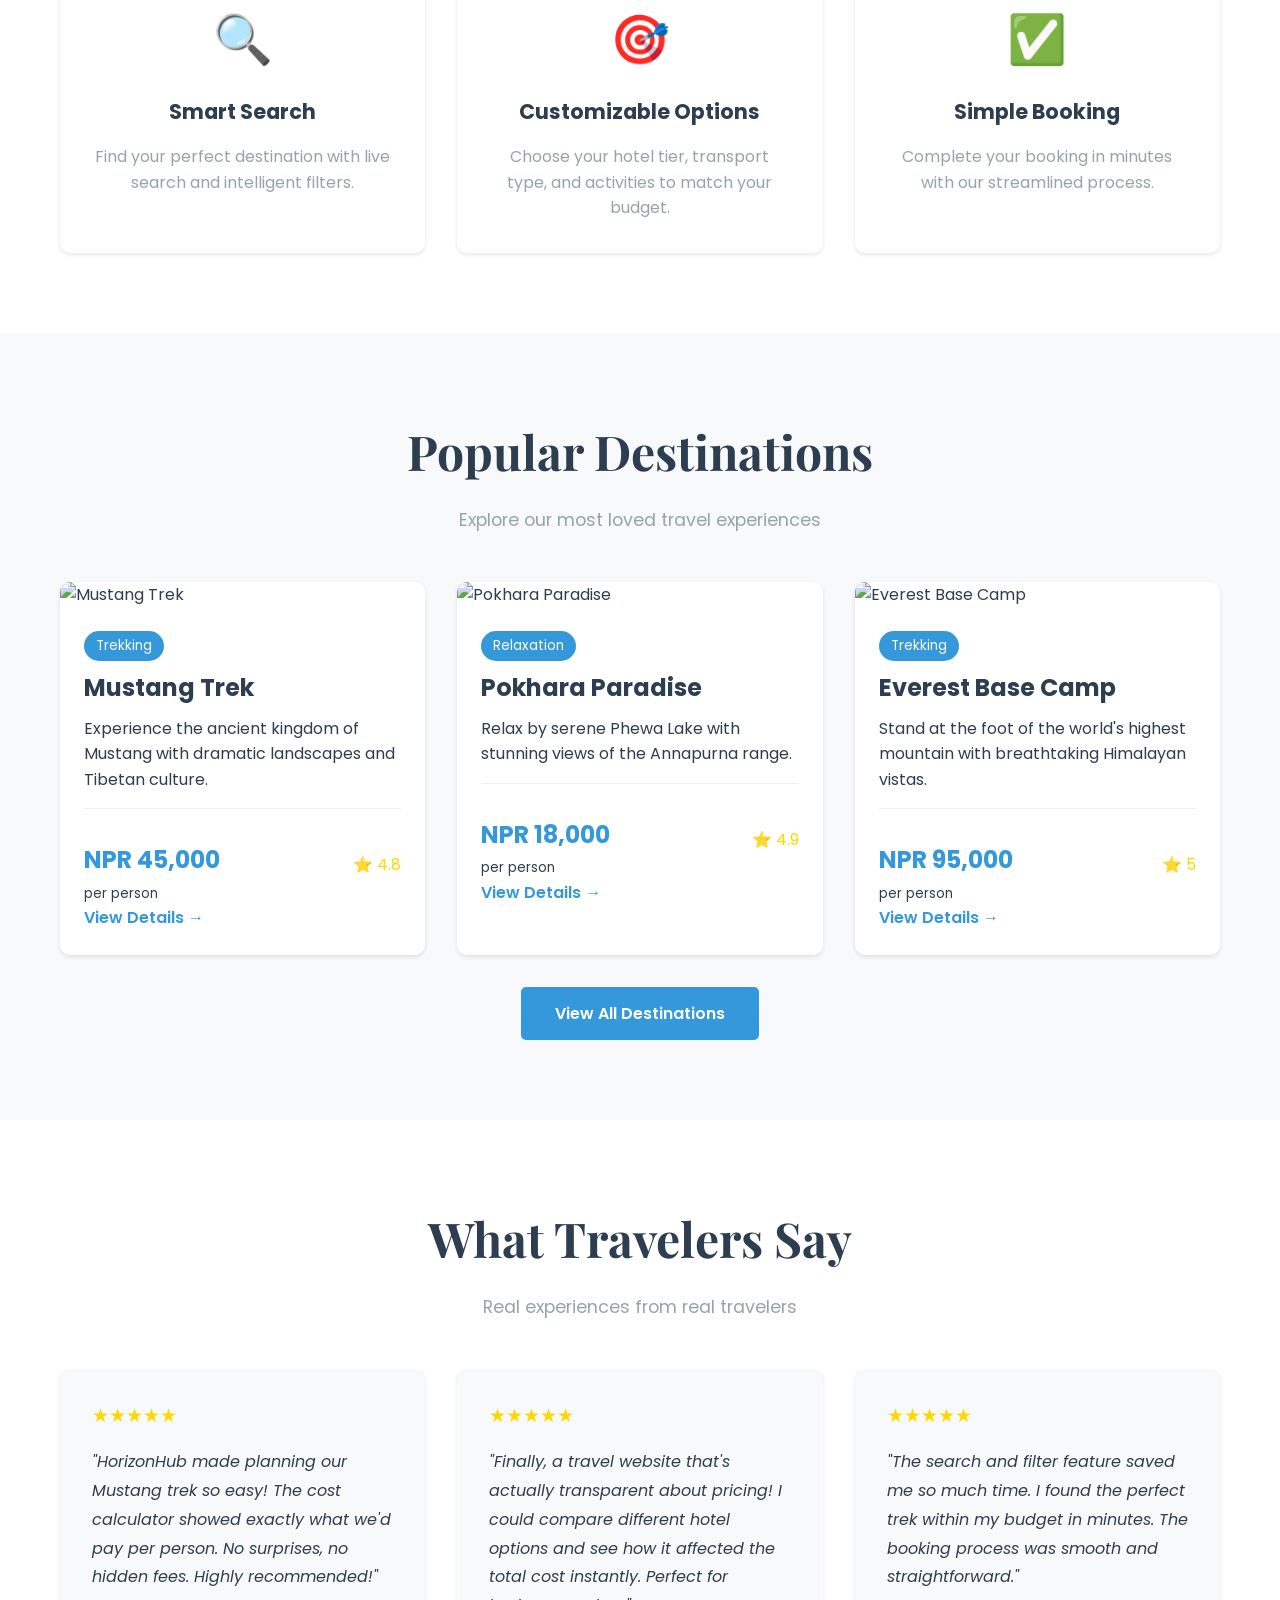
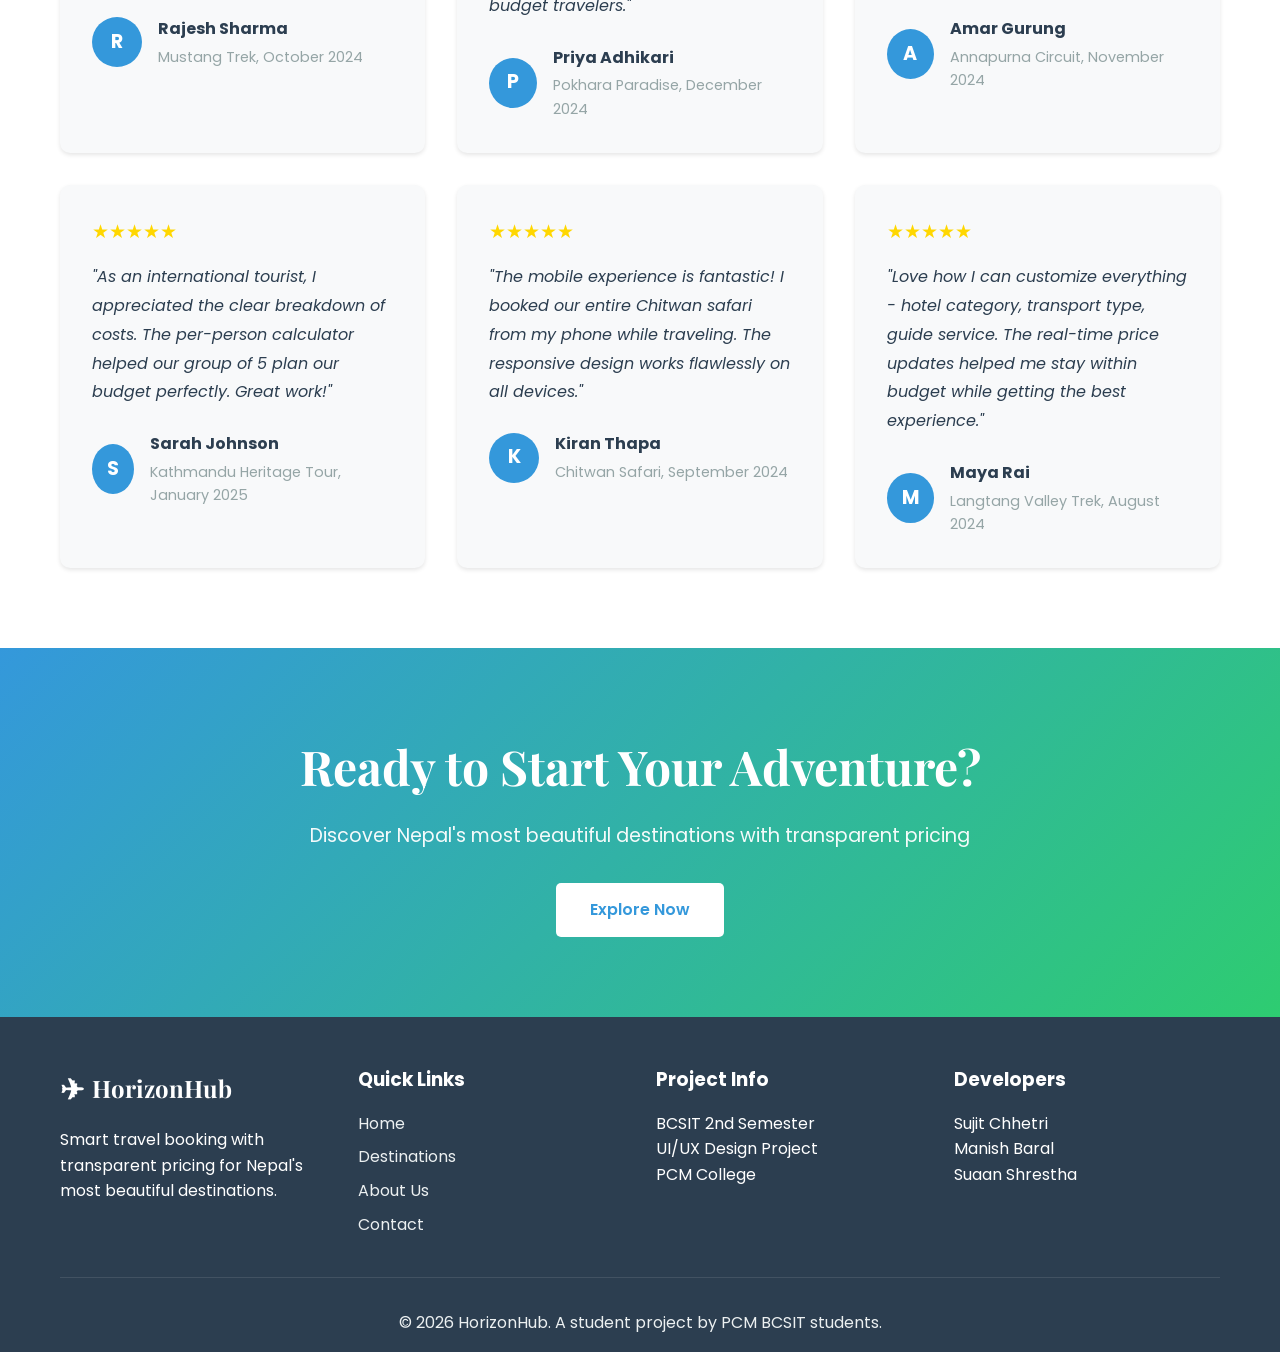
==== commit 82f4ab2e: "changed various things" ====
--- a/index.html
+++ b/index.html
@@ -3,11 +3,11 @@
 <head>
     <meta charset="UTF-8">
     <meta name="viewport" content="width=device-width, initial-scale=1.0">
-    <title>HorizonHub - Discover Nepal's Hidden Gems</title>
+    <title>HorizonHub - Smart Travel Booking Platform</title>
     <link rel="stylesheet" href="styles.css">
     <link rel="preconnect" href="https://fonts.googleapis.com">
     <link rel="preconnect" href="https://fonts.gstatic.com" crossorigin>
-    <link href="https://fonts.googleapis.com/css2?family=Playfair+Display:wght@400;600;700&family=DM+Sans:wght@400;500;600&display=swap" rel="stylesheet">
+    <link href="https://fonts.googleapis.com/css2?family=Poppins:wght@300;400;500;600;700&family=Playfair+Display:wght@600;700&display=swap" rel="stylesheet">
 </head>
 <body>
     <!-- Navigation -->
@@ -15,16 +15,21 @@
         <div class="container">
             <div class="nav-content">
                 <a href="index.html" class="logo">
-                    <span class="logo-icon">◈</span>
-                    HorizonHub
+                    <span class="logo-icon">✈</span>
+                    <span>HorizonHub</span>
                 </a>
-                <div class="nav-links">
-                    <a href="index.html" class="nav-active">Home</a>
-                    <a href="destinations.html">Destinations</a>
-                    <a href="about.html">About Us</a>
-                    <a href="bookings.html">My Bookings</a>
-                    <a href="contact.html">Contact</a>
-                    <a href="#" id="adminPanelBtn" class="admin-link">⚙️ Admin</a>
+                <button class="mobile-toggle" id="mobileToggle">
+                    <span></span>
+                    <span></span>
+                    <span></span>
+                </button>
+                <div class="nav-menu" id="navMenu">
+                    <a href="index.html" class="nav-link active">Home</a>
+                    <a href="destinations.html" class="nav-link">Destinations</a>
+                   
+                    <a href="bookings.html" class="nav-link">My Bookings</a>
+                    <a href="contact.html" class="nav-link">Contact</a>
+                    <a href="about.html" class="nav-link">About Us</a>
                 </div>
             </div>
         </div>
@@ -32,358 +37,166 @@
 
     <!-- Hero Section -->
     <section class="hero">
-        <div class="hero-overlay"></div>
-        <div class="hero-content">
-            <h1 class="hero-title">
-                Journey Beyond<br>
-                <span class="gradient-text">The Ordinary</span>
-            </h1>
-            <p class="hero-subtitle">Transparent pricing. Unforgettable experiences. Discover Nepal like never before.</p>
-            <a href="destinations.html" class="cta-button">
-                Explore Destinations
-                <span class="arrow">→</span>
-            </a>
-        </div>
-        <div class="scroll-indicator">
+        <div class="hero-background"></div>
+        <div class="container">
+            <div class="hero-content">
+                <h1 class="hero-title">Discover Nepal's Hidden Treasures</h1>
+                <p class="hero-subtitle">Transparent pricing. Real-time cost calculation. Unforgettable adventures.</p>
+                <div class="hero-buttons">
+                    <a href="destinations.html" class="btn btn-primary">Explore Destinations</a>
+                    <a href="#features" class="btn btn-outline">Learn More</a>
+                </div>
+            </div>
+        </div>
+        <div class="scroll-down">
+            <span>Scroll Down</span>
             <div class="scroll-line"></div>
         </div>
     </section>
 
     <!-- Features Section -->
-    <section class="features-section">
+    <section class="features" id="features">
         <div class="container">
             <div class="section-header">
                 <h2 class="section-title">Why Choose HorizonHub?</h2>
-                <p class="section-subtitle">Your trusted partner for authentic Nepal experiences</p>
-            </div>
-            
+                <p class="section-description">Experience the difference with our transparent and user-friendly platform</p>
+            </div>
             <div class="features-grid">
                 <div class="feature-card">
-                    <div class="feature-icon">💎</div>
+                    <div class="feature-icon">💰</div>
                     <h3>Transparent Pricing</h3>
-                    <p>No hidden costs. See exactly what you'll pay with our real-time per-person calculator. Every price breakdown is clear and honest.</p>
-                </div>
-                <div class="feature-card">
-                    <div class="feature-icon">🗺️</div>
-                    <h3>Curated Experiences</h3>
-                    <p>Handpicked destinations that showcase Nepal's natural and cultural treasures. From the Himalayas to ancient temples.</p>
+                    <p>No hidden costs. See exactly what you'll pay with clear breakdowns for every trip component.</p>
                 </div>
                 <div class="feature-card">
                     <div class="feature-icon">⚡</div>
-                    <h3>Instant Booking</h3>
-                    <p>Simple, streamlined process from discovery to confirmation in minutes. Book your dream trip with just a few clicks.</p>
-                </div>
-                <div class="feature-card">
-                    <div class="feature-icon">🏔️</div>
-                    <h3>Expert Guides</h3>
-                    <p>Local and experienced guides who know every trail, temple, and hidden gem. Your safety and experience is our priority.</p>
+                    <h3>Real-Time Calculator</h3>
+                    <p>Calculate per-person costs instantly based on group size and preferences.</p>
+                </div>
+                <div class="feature-card">
+                    <div class="feature-icon">📱</div>
+                    <h3>Responsive Design</h3>
+                    <p>Book seamlessly on any device - smartphone, tablet, or desktop.</p>
+                </div>
+                <div class="feature-card">
+                    <div class="feature-icon">🔍</div>
+                    <h3>Smart Search</h3>
+                    <p>Find your perfect destination with live search and intelligent filters.</p>
                 </div>
                 <div class="feature-card">
                     <div class="feature-icon">🎯</div>
-                    <h3>Flexible Options</h3>
-                    <p>Customize your trip with our add-ons builder. Choose your accommodation, transport, and activities to match your budget.</p>
-                </div>
-                <div class="feature-card">
-                    <div class="feature-icon">🌟</div>
-                    <h3>Rated Excellence</h3>
-                    <p>All our destinations are carefully vetted and rated by real travelers. Quality experiences guaranteed.</p>
+                    <h3>Customizable Options</h3>
+                    <p>Choose your hotel tier, transport type, and activities to match your budget.</p>
+                </div>
+                <div class="feature-card">
+                    <div class="feature-icon">✅</div>
+                    <h3>Simple Booking</h3>
+                    <p>Complete your booking in minutes with our streamlined process.</p>
                 </div>
             </div>
         </div>
     </section>
 
     <!-- Popular Destinations Preview -->
-    <section class="preview-section">
+    <section class="destinations-preview">
         <div class="container">
             <div class="section-header">
                 <h2 class="section-title">Popular Destinations</h2>
-                <p class="section-subtitle">Explore our most loved travel experiences</p>
-            </div>
-            
+                <p class="section-description">Explore our most loved travel experiences</p>
+            </div>
             <div class="preview-grid" id="previewGrid">
-                <!-- Top 3 destinations will be loaded here -->
-            </div>
-            
-            <div style="text-align: center; margin-top: 3rem;">
-                <a href="destinations.html" class="cta-button">
-                    View All Destinations
-                    <span class="arrow">→</span>
-                </a>
+                <!-- Loaded dynamically -->
+            </div>
+            <div class="text-center">
+                <a href="destinations.html" class="btn btn-primary">View All Destinations</a>
+            </div>
+        </div>
+    </section>
+
+    <!-- Testimonials Section -->
+    <section class="testimonials">
+        <div class="container">
+            <div class="section-header">
+                <h2 class="section-title">What Travelers Say</h2>
+                <p class="section-description">Real experiences from real travelers</p>
+            </div>
+            <div class="testimonials-grid">
+                <div class="testimonial-card">
+                    <div class="stars">★★★★★</div>
+                    <p class="testimonial-text">"HorizonHub made planning our Mustang trek so easy! The cost calculator showed exactly what we'd pay per person. No surprises, no hidden fees. Highly recommended!"</p>
+                    <div class="testimonial-author">
+                        <div class="author-avatar">R</div>
+                        <div class="author-info">
+                            <h4>Rajesh Sharma</h4>
+                            <p>Mustang Trek, October 2024</p>
+                        </div>
+                    </div>
+                </div>
+                <div class="testimonial-card">
+                    <div class="stars">★★★★★</div>
+                    <p class="testimonial-text">"Finally, a travel website that's actually transparent about pricing! I could compare different hotel options and see how it affected the total cost instantly. Perfect for budget travelers."</p>
+                    <div class="testimonial-author">
+                        <div class="author-avatar">P</div>
+                        <div class="author-info">
+                            <h4>Priya Adhikari</h4>
+                            <p>Pokhara Paradise, December 2024</p>
+                        </div>
+                    </div>
+                </div>
+                <div class="testimonial-card">
+                    <div class="stars">★★★★★</div>
+                    <p class="testimonial-text">"The search and filter feature saved me so much time. I found the perfect trek within my budget in minutes. The booking process was smooth and straightforward."</p>
+                    <div class="testimonial-author">
+                        <div class="author-avatar">A</div>
+                        <div class="author-info">
+                            <h4>Amar Gurung</h4>
+                            <p>Annapurna Circuit, November 2024</p>
+                        </div>
+                    </div>
+                </div>
+                <div class="testimonial-card">
+                    <div class="stars">★★★★★</div>
+                    <p class="testimonial-text">"As an international tourist, I appreciated the clear breakdown of costs. The per-person calculator helped our group of 5 plan our budget perfectly. Great work!"</p>
+                    <div class="testimonial-author">
+                        <div class="author-avatar">S</div>
+                        <div class="author-info">
+                            <h4>Sarah Johnson</h4>
+                            <p>Kathmandu Heritage Tour, January 2025</p>
+                        </div>
+                    </div>
+                </div>
+                <div class="testimonial-card">
+                    <div class="stars">★★★★★</div>
+                    <p class="testimonial-text">"The mobile experience is fantastic! I booked our entire Chitwan safari from my phone while traveling. The responsive design works flawlessly on all devices."</p>
+                    <div class="testimonial-author">
+                        <div class="author-avatar">K</div>
+                        <div class="author-info">
+                            <h4>Kiran Thapa</h4>
+                            <p>Chitwan Safari, September 2024</p>
+                        </div>
+                    </div>
+                </div>
+                <div class="testimonial-card">
+                    <div class="stars">★★★★★</div>
+                    <p class="testimonial-text">"Love how I can customize everything - hotel category, transport type, guide service. The real-time price updates helped me stay within budget while getting the best experience."</p>
+                    <div class="testimonial-author">
+                        <div class="author-avatar">M</div>
+                        <div class="author-info">
+                            <h4>Maya Rai</h4>
+                            <p>Langtang Valley Trek, August 2024</p>
+                        </div>
+                    </div>
+                </div>
             </div>
         </div>
     </section>
 
     <!-- CTA Section -->
-    <section class="cta-section">
+    <section class="cta">
         <div class="container">
             <div class="cta-content">
                 <h2>Ready to Start Your Adventure?</h2>
-                <p>Discover Nepal's hidden gems with transparent pricing and unforgettable experiences.</p>
-                <a href="destinations.html" class="cta-button">
-                    Explore Now
-                    <span class="arrow">→</span>
-                </a>
-            </div>
-        </div>
-    </section>
-
-    <!-- Destination Detail Modal -->
-    <div id="detailModal" class="modal">
-        <div class="modal-overlay"></div>
-        <div class="modal-container">
-            <button class="modal-close" id="closeDetailModal">
-                <svg width="24" height="24" viewBox="0 0 24 24" fill="none">
-                    <path d="M18 6L6 18M6 6l12 12" stroke="currentColor" stroke-width="2" stroke-linecap="round"/>
-                </svg>
-            </button>
-            
-            <div class="modal-content" id="modalContent">
-                <!-- Content will be dynamically inserted -->
-            </div>
-        </div>
-    </div>
-
-    <!-- Booking Modal -->
-    <div id="bookingModal" class="modal">
-        <div class="modal-overlay"></div>
-        <div class="modal-container booking-modal">
-            <button class="modal-close" id="closeBookingModal">
-                <svg width="24" height="24" viewBox="0 0 24 24" fill="none">
-                    <path d="M18 6L6 18M6 6l12 12" stroke="currentColor" stroke-width="2" stroke-linecap="round"/>
-                </svg>
-            </button>
-            
-            <div class="modal-content">
-                <h2 class="booking-title">Complete Your Booking</h2>
-                <form id="bookingForm">
-                    <div class="form-group">
-                        <label for="fullName">Full Name</label>
-                        <input type="text" id="fullName" required>
-                    </div>
-                    
-                    <div class="form-row">
-                        <div class="form-group">
-                            <label for="email">Email Address</label>
-                            <input type="email" id="email" required>
-                        </div>
-                        <div class="form-group">
-                            <label for="phone">Phone Number</label>
-                            <input type="tel" id="phone" required>
-                        </div>
-                    </div>
-
-                    <div class="form-group">
-                        <label for="emergencyContact">Emergency Contact</label>
-                        <input type="tel" id="emergencyContact" required>
-                    </div>
-
-                    <div class="form-group">
-                        <label for="specialRequests">Special Requests (Optional)</label>
-                        <textarea id="specialRequests" rows="3"></textarea>
-                    </div>
-
-                    <div class="booking-summary" id="bookingSummary">
-                        <!-- Booking summary will be inserted here -->
-                    </div>
-
-                    <button type="submit" class="submit-button">
-                        Confirm Booking
-                        <span class="arrow">→</span>
-                    </button>
-                </form>
-            </div>
-        </div>
-    </div>
-
-    <!-- Bookings View Modal -->
-    <div id="bookingsModal" class="modal">
-        <div class="modal-overlay"></div>
-        <div class="modal-container">
-            <button class="modal-close" id="closeBookingsModal">
-                <svg width="24" height="24" viewBox="0 0 24 24" fill="none">
-                    <path d="M18 6L6 18M6 6l12 12" stroke="currentColor" stroke-width="2" stroke-linecap="round"/>
-                </svg>
-            </button>
-            
-            <div class="modal-content">
-                <h2 class="booking-title">My Bookings</h2>
-                <div id="bookingsList">
-                    <!-- Bookings will be displayed here -->
-                </div>
-            </div>
-        </div>
-    </div>
-
-    <!-- Admin Panel Modal -->
-    <div id="adminModal" class="modal">
-        <div class="modal-overlay"></div>
-        <div class="modal-container admin-modal">
-            <button class="modal-close" id="closeAdminModal">
-                <svg width="24" height="24" viewBox="0 0 24 24" fill="none">
-                    <path d="M18 6L6 18M6 6l12 12" stroke="currentColor" stroke-width="2" stroke-linecap="round"/>
-                </svg>
-            </button>
-            
-            <div class="modal-content">
-                <h2 class="booking-title">Admin Panel - Manage Destinations</h2>
-                
-                <div class="admin-tabs">
-                    <button class="tab-button active" onclick="switchAdminTab('add')">Add New Destination</button>
-                    <button class="tab-button" onclick="switchAdminTab('manage')">Manage Existing</button>
-                    <button class="tab-button" onclick="switchAdminTab('import')">Import/Export</button>
-                </div>
-
-                <!-- Add Destination Tab -->
-                <div id="addDestinationTab" class="admin-tab active">
-                    <form id="addDestinationForm">
-                        <div class="form-row">
-                            <div class="form-group">
-                                <label for="destName">Destination Name *</label>
-                                <input type="text" id="destName" required>
-                            </div>
-                            <div class="form-group">
-                                <label for="destCategory">Category *</label>
-                                <select id="destCategory" required>
-                                    <option value="trekking">Trekking</option>
-                                    <option value="cultural">Cultural</option>
-                                    <option value="adventure">Adventure</option>
-                                    <option value="relaxation">Relaxation</option>
-                                </select>
-                            </div>
-                        </div>
-
-                        <div class="form-group">
-                            <label for="destDescription">Short Description *</label>
-                            <textarea id="destDescription" rows="2" required></textarea>
-                        </div>
-
-                        <div class="form-group">
-                            <label for="destLongDescription">Long Description *</label>
-                            <textarea id="destLongDescription" rows="4" required></textarea>
-                        </div>
-
-                        <div class="form-group">
-                            <label for="destImage">Image URL *</label>
-                            <input type="url" id="destImage" placeholder="https://example.com/image.jpg" required>
-                            <small style="color: var(--text-muted);">Use Unsplash or any image hosting service</small>
-                        </div>
-
-                        <div class="form-row">
-                            <div class="form-group">
-                                <label for="destBasePrice">Base Price (NPR) *</label>
-                                <input type="number" id="destBasePrice" min="1000" required>
-                            </div>
-                            <div class="form-group">
-                                <label for="destRating">Rating (1-5) *</label>
-                                <input type="number" id="destRating" min="1" max="5" step="0.1" value="4.5" required>
-                            </div>
-                        </div>
-
-                        <div class="form-row">
-                            <div class="form-group">
-                                <label for="destDuration">Duration *</label>
-                                <input type="text" id="destDuration" placeholder="e.g., 3-4 days" required>
-                            </div>
-                            <div class="form-group">
-                                <label for="destDifficulty">Difficulty *</label>
-                                <select id="destDifficulty" required>
-                                    <option value="Easy">Easy</option>
-                                    <option value="Moderate">Moderate</option>
-                                    <option value="Challenging">Challenging</option>
-                                    <option value="Moderate to Challenging">Moderate to Challenging</option>
-                                </select>
-                            </div>
-                        </div>
-
-                        <div class="form-group">
-                            <label for="destMinTravelers">Minimum Travelers *</label>
-                            <input type="number" id="destMinTravelers" min="1" value="1" required>
-                        </div>
-
-                        <div class="form-group">
-                            <label>Highlights (one per line) *</label>
-                            <textarea id="destHighlights" rows="5" placeholder="Each highlight on a new line" required></textarea>
-                        </div>
-
-                        <div class="addon-builder">
-                            <h3 style="margin-bottom: 1rem;">Add-ons Builder</h3>
-                            <div id="addonsList"></div>
-                            <button type="button" class="add-addon-btn" onclick="addAddonBuilder()">+ Add Add-on Category</button>
-                        </div>
-
-                        <button type="submit" class="submit-button">
-                            Create Destination
-                            <span class="arrow">→</span>
-                        </button>
-                    </form>
-                </div>
-
-                <!-- Manage Destinations Tab -->
-                <div id="manageDestinationTab" class="admin-tab">
-                    <div id="destinationManageList"></div>
-                </div>
-
-                <!-- Import/Export Tab -->
-                <div id="importExportTab" class="admin-tab">
-                    <div class="import-export-section">
-                        <h3>Export Destinations</h3>
-                        <p style="color: var(--text-secondary); margin-bottom: 1rem;">Download all destinations as JSON file for backup or sharing.</p>
-                        <button class="submit-button" onclick="exportDestinations()">
-                            Download JSON File
-                        </button>
-                    </div>
-
-                    <div class="import-export-section" style="margin-top: 2rem;">
-                        <h3>Import Destinations</h3>
-                        <p style="color: var(--text-secondary); margin-bottom: 1rem;">Upload a JSON file to import destinations. This will merge with existing data.</p>
-                        <input type="file" id="importFile" accept=".json" style="margin-bottom: 1rem;">
-                        <button class="submit-button" onclick="importDestinations()">
-                            Import JSON File
-                        </button>
-                    </div>
-
-                    <div class="import-export-section" style="margin-top: 2rem;">
-                        <h3>Reset to Default</h3>
-                        <p style="color: var(--text-secondary); margin-bottom: 1rem;">Restore the original 8 sample destinations.</p>
-                        <button class="submit-button" style="background: var(--text-muted);" onclick="resetToDefault()">
-                            Reset to Default Data
-                        </button>
-                    </div>
-                </div>
-            </div>
-        </div>
-    </div>
-
-    <!-- Success Toast -->
-    <div id="successToast" class="toast">
-        <svg width="24" height="24" viewBox="0 0 24 24" fill="none">
-            <path d="M20 6L9 17l-5-5" stroke="currentColor" stroke-width="2" stroke-linecap="round"/>
-        </svg>
-        <span id="toastMessage">Booking confirmed!</span>
-    </div>
-
-    <!-- About Section -->
-    <section class="about-section" id="about">
-        <div class="container">
-            <div class="about-content">
-                <h2 class="section-title">Why HorizonHub?</h2>
-                <div class="features-grid">
-                    <div class="feature-card">
-                        <div class="feature-icon">💎</div>
-                        <h3>Transparent Pricing</h3>
-                        <p>No hidden costs. See exactly what you'll pay with our real-time calculator.</p>
-                    </div>
-                    <div class="feature-card">
-                        <div class="feature-icon">🗺️</div>
-                        <h3>Curated Experiences</h3>
-                        <p>Handpicked destinations that showcase Nepal's natural and cultural treasures.</p>
-                    </div>
-                    <div class="feature-card">
-                        <div class="feature-icon">⚡</div>
-                        <h3>Instant Booking</h3>
-                        <p>Simple, streamlined process from discovery to confirmation in minutes.</p>
-                    </div>
-                </div>
+                <p>Discover Nepal's most beautiful destinations with transparent pricing</p>
+                <a href="destinations.html" class="btn btn-white">Explore Now</a>
             </div>
         </div>
     </section>
@@ -392,22 +205,38 @@
     <footer class="footer">
         <div class="container">
             <div class="footer-content">
-                <div class="footer-brand">
-                    <div class="logo">
-                        <span class="logo-icon">◈</span>
-                        HorizonHub
-                    </div>
-                    <p>Discover Nepal's hidden gems with transparent pricing and unforgettable experiences.</p>
-                </div>
-                <div class="footer-info">
-                    <p>A student project by Sujit Chhetri, Manish Baral & Suaan Shrestha</p>
-                    <p>PCM - BCSIT 2nd Semester</p>
-                </div>
+                <div class="footer-section">
+                    <div class="footer-logo">
+                        <span class="logo-icon">✈</span>
+                        <span>HorizonHub</span>
+                    </div>
+                    <p>Smart travel booking with transparent pricing for Nepal's most beautiful destinations.</p>
+                </div>
+                <div class="footer-section">
+                    <h3>Quick Links</h3>
+                    <ul>
+                        <li><a href="index.html">Home</a></li>
+                        <li><a href="destinations.html">Destinations</a></li>
+                        <li><a href="about.html">About Us</a></li>
+                        <li><a href="contact.html">Contact</a></li>
+                    </ul>
+                </div>
+                <div class="footer-section">
+                    <h3>Project Info</h3>
+                    <p>BCSIT 2nd Semester<br>UI/UX Design Project<br>PCM College</p>
+                </div>
+                <div class="footer-section">
+                    <h3>Developers</h3>
+                    <p>Sujit Chhetri<br>Manish Baral<br>Suaan Shrestha</p>
+                </div>
+            </div>
+            <div class="footer-bottom">
+                <p>&copy; 2026 HorizonHub. A student project by PCM BCSIT students.</p>
             </div>
         </div>
     </footer>
 
     <script src="data.js"></script>
-    <script src="script.js"></script>
+    <script src="main.js"></script>
 </body>
 </html>
--- a/styles.css
+++ b/styles.css
@@ -1,143 +1,139 @@
+/* ============================================
+   HORIZONHUB - COMPLETE STYLESHEET
+   ============================================ */
+
+/* CSS Variables */
 :root {
-    /* Color Palette - Warm Earth Tones with Nepal-inspired accents */
-    --primary: #C65D3B;
-    --primary-dark: #A14527;
-    --primary-light: #E8845F;
-    --secondary: #2B5F44;
-    --secondary-light: #3D8B5F;
-    
-    --bg-primary: #FFFBF5;
-    --bg-secondary: #F5EFE6;
-    --bg-card: #FFFFFF;
-    
-    --text-primary: #1A1A1A;
-    --text-secondary: #5A5A5A;
-    --text-muted: #8A8A8A;
-    
-    --border: #E5DED3;
-    --shadow-sm: 0 2px 8px rgba(198, 93, 59, 0.08);
-    --shadow-md: 0 4px 16px rgba(198, 93, 59, 0.12);
-    --shadow-lg: 0 8px 32px rgba(198, 93, 59, 0.16);
-    
-    /* Typography */
+    --primary: #3498db;
+    --primary-dark: #2980b9;
+    --secondary: #2ecc71;
+    --secondary-dark: #27ae60;
+    --dark: #2c3e50;
+    --light: #ecf0f1;
+    --white: #ffffff;
+    --gray: #95a5a6;
+    --gray-light: #f8f9fa;
+    --danger: #e74c3c;
+    
+    --font-primary: 'Poppins', sans-serif;
     --font-display: 'Playfair Display', serif;
-    --font-body: 'DM Sans', sans-serif;
-    
-    /* Spacing */
-    --spacing-xs: 0.5rem;
-    --spacing-sm: 1rem;
-    --spacing-md: 2rem;
-    --spacing-lg: 4rem;
-    --spacing-xl: 6rem;
-    
-    /* Border Radius */
-    --radius-sm: 8px;
-    --radius-md: 12px;
-    --radius-lg: 16px;
-    --radius-xl: 24px;
-    
-    /* Transitions */
-    --transition-fast: 0.2s cubic-bezier(0.4, 0, 0.2, 1);
-    --transition-base: 0.3s cubic-bezier(0.4, 0, 0.2, 1);
-    --transition-slow: 0.5s cubic-bezier(0.4, 0, 0.2, 1);
-}
-
+    
+    --shadow-sm: 0 2px 4px rgba(0,0,0,0.1);
+    --shadow-md: 0 4px 8px rgba(0,0,0,0.15);
+    --shadow-lg: 0 8px 16px rgba(0,0,0,0.2);
+    
+    --transition: all 0.3s ease;
+}
+
+/* Reset & Base */
 * {
     margin: 0;
     padding: 0;
     box-sizing: border-box;
 }
 
-html {
-    scroll-behavior: smooth;
-}
-
 body {
-    font-family: var(--font-body);
-    background: var(--bg-primary);
-    color: var(--text-primary);
+    font-family: var(--font-primary);
     line-height: 1.6;
-    overflow-x: hidden;
+    color: var(--dark);
+    background: var(--white);
 }
 
 .container {
-    max-width: 1280px;
+    max-width: 1200px;
     margin: 0 auto;
-    padding: 0 var(--spacing-md);
+    padding: 0 20px;
 }
 
 /* Navigation */
 .navbar {
-    position: fixed;
+    background: var(--white);
+    box-shadow: var(--shadow-sm);
+    position: sticky;
     top: 0;
-    left: 0;
-    right: 0;
-    background: rgba(255, 251, 245, 0.95);
-    backdrop-filter: blur(12px);
-    border-bottom: 1px solid var(--border);
     z-index: 1000;
-    transition: var(--transition-base);
 }
 
 .nav-content {
     display: flex;
     justify-content: space-between;
     align-items: center;
-    padding: var(--spacing-sm) 0;
+    padding: 1rem 0;
 }
 
 .logo {
-    font-family: var(--font-display);
+    display: flex;
+    align-items: center;
+    gap: 0.5rem;
     font-size: 1.5rem;
     font-weight: 700;
-    color: var(--text-primary);
+    color: var(--primary);
     text-decoration: none;
-    display: flex;
+    font-family: var(--font-display);
+}
+
+.logo-icon {
+    font-size: 1.8rem;
+}
+
+.nav-menu {
+    display: flex;
+    gap: 2rem;
     align-items: center;
-    gap: 0.5rem;
-    transition: var(--transition-fast);
-}
-
-.logo-icon {
-    color: var(--primary);
-    font-size: 1.75rem;
-}
-
-.logo:hover {
-    color: var(--primary);
-}
-
-.nav-links {
-    display: flex;
-    gap: var(--spacing-md);
-}
-
-.nav-links a {
-    color: var(--text-secondary);
+}
+
+.nav-link {
+    color: var(--dark);
     text-decoration: none;
     font-weight: 500;
+    transition: var(--transition);
     position: relative;
-    transition: var(--transition-fast);
-    padding: 0.5rem 0;
-}
-
-.nav-links a::after {
+}
+
+.nav-link:hover,
+.nav-link.active {
+    color: var(--primary);
+}
+
+.nav-link.active::after {
     content: '';
     position: absolute;
-    bottom: 0;
+    bottom: -5px;
     left: 0;
-    width: 0;
+    width: 100%;
     height: 2px;
     background: var(--primary);
-    transition: var(--transition-base);
-}
-
-.nav-links a:hover {
-    color: var(--primary);
-}
-
-.nav-links a:hover::after {
-    width: 100%;
+}
+
+.mobile-toggle {
+    display: none;
+    flex-direction: column;
+    gap: 4px;
+    background: none;
+    border: none;
+    cursor: pointer;
+}
+
+.mobile-toggle span {
+    width: 25px;
+    height: 3px;
+    background: var(--dark);
+    transition: var(--transition);
+}
+
+.btn-admin {
+    background: var(--primary);
+    color: var(--white);
+    border: none;
+    padding: 0.5rem 1rem;
+    border-radius: 5px;
+    cursor: pointer;
+    font-weight: 600;
+    transition: var(--transition);
+}
+
+.btn-admin:hover {
+    background: var(--primary-dark);
 }
 
 /* Hero Section */
@@ -147,37 +143,60 @@
     display: flex;
     align-items: center;
     justify-content: center;
-    background: linear-gradient(135deg, #2B5F44 0%, #C65D3B 100%);
+    text-align: center;
     overflow: hidden;
 }
 
-.hero::before {
+.hero-background {
+    position: absolute;
+    top: 0;
+    left: 0;
+    width: 100%;
+    height: 100%;
+    background: linear-gradient(135deg, var(--primary) 0%, var(--secondary) 100%);
+    opacity: 0.9;
+    z-index: -1;
+}
+
+.hero-background::after {
     content: '';
     position: absolute;
     top: 0;
     left: 0;
-    right: 0;
-    bottom: 0;
-    background: url('data:image/svg+xml,<svg width="100" height="100" xmlns="http://www.w3.org/2000/svg"><rect width="100" height="100" fill="none"/><path d="M0 0L100 100M100 0L0 100" stroke="rgba(255,255,255,0.03)" stroke-width="1"/></svg>');
-    background-size: 100px 100px;
-    opacity: 0.3;
-}
-
-.hero-overlay {
-    position: absolute;
-    top: 0;
-    left: 0;
-    right: 0;
-    bottom: 0;
-    background: radial-gradient(circle at 30% 50%, rgba(198, 93, 59, 0.3), transparent 50%),
-                radial-gradient(circle at 70% 50%, rgba(43, 95, 68, 0.3), transparent 50%);
+    width: 100%;
+    height: 100%;
+    background: url('data:image/svg+xml,<svg width="100" height="100" xmlns="http://www.w3.org/2000/svg"><rect fill="rgba(255,255,255,0.05)" width="100" height="100"/><path d="M0 0L50 50L0 100L50 100Z" fill="rgba(255,255,255,0.02)"/></svg>');
 }
 
 .hero-content {
     position: relative;
-    text-align: center;
-    z-index: 2;
-    animation: fadeInUp 1s cubic-bezier(0.4, 0, 0.2, 1);
+    z-index: 1;
+    color: var(--white);
+    max-width: 800px;
+    padding: 0 20px;
+}
+
+.hero-title {
+    font-family: var(--font-display);
+    font-size: clamp(2.5rem, 5vw, 4rem);
+    font-weight: 700;
+    margin-bottom: 1rem;
+    animation: fadeInUp 0.8s ease;
+}
+
+.hero-subtitle {
+    font-size: clamp(1.1rem, 2vw, 1.5rem);
+    margin-bottom: 2rem;
+    opacity: 0.95;
+    animation: fadeInUp 1s ease;
+}
+
+.hero-buttons {
+    display: flex;
+    gap: 1rem;
+    justify-content: center;
+    flex-wrap: wrap;
+    animation: fadeInUp 1.2s ease;
 }
 
 @keyframes fadeInUp {
@@ -191,1299 +210,854 @@
     }
 }
 
-.hero-title {
-    font-family: var(--font-display);
-    font-size: clamp(2.5rem, 8vw, 5rem);
-    font-weight: 700;
-    color: white;
-    line-height: 1.1;
-    margin-bottom: var(--spacing-md);
-}
-
-.gradient-text {
-    background: linear-gradient(135deg, #FFE5B4 0%, #FFF9E5 100%);
-    -webkit-background-clip: text;
-    -webkit-text-fill-color: transparent;
-    background-clip: text;
+.scroll-down {
+    position: absolute;
+    bottom: 2rem;
+    left: 50%;
+    transform: translateX(-50%);
+    text-align: center;
+    color: var(--white);
+    animation: bounce 2s infinite;
+}
+
+.scroll-line {
+    width: 2px;
+    height: 40px;
+    background: var(--white);
+    margin: 0.5rem auto;
+    opacity: 0.7;
+}
+
+@keyframes bounce {
+    0%, 20%, 50%, 80%, 100% { transform: translateX(-50%) translateY(0); }
+    40% { transform: translateX(-50%) translateY(-10px); }
+    60% { transform: translateX(-50%) translateY(-5px); }
+}
+
+/* Buttons */
+.btn {
     display: inline-block;
-}
-
-.hero-subtitle {
-    font-size: clamp(1rem, 2vw, 1.25rem);
-    color: rgba(255, 255, 255, 0.9);
-    margin-bottom: var(--spacing-lg);
-    max-width: 600px;
-    margin-left: auto;
-    margin-right: auto;
-}
-
-.cta-button {
-    display: inline-flex;
-    align-items: center;
-    gap: 0.75rem;
-    background: white;
-    color: var(--primary);
-    padding: 1rem 2.5rem;
-    border-radius: var(--radius-xl);
+    padding: 0.75rem 2rem;
+    border-radius: 5px;
     text-decoration: none;
     font-weight: 600;
-    font-size: 1.125rem;
+    transition: var(--transition);
+    cursor: pointer;
+    border: 2px solid transparent;
+}
+
+.btn-primary {
+    background: var(--primary);
+    color: var(--white);
+    border-color: var(--primary);
+}
+
+.btn-primary:hover {
+    background: var(--primary-dark);
+    transform: translateY(-2px);
+    box-shadow: var(--shadow-md);
+}
+
+.btn-outline {
+    background: transparent;
+    color: var(--white);
+    border-color: var(--white);
+}
+
+.btn-outline:hover {
+    background: var(--white);
+    color: var(--primary);
+}
+
+.btn-white {
+    background: var(--white);
+    color: var(--primary);
+}
+
+.btn-white:hover {
+    transform: translateY(-2px);
     box-shadow: var(--shadow-lg);
-    transition: var(--transition-base);
-}
-
-.cta-button:hover {
-    transform: translateY(-2px);
-    box-shadow: 0 12px 40px rgba(198, 93, 59, 0.25);
-}
-
-.cta-button .arrow {
-    transition: var(--transition-fast);
-}
-
-.cta-button:hover .arrow {
-    transform: translateX(4px);
-}
-
-.scroll-indicator {
-    position: absolute;
-    bottom: var(--spacing-lg);
-    left: 50%;
-    transform: translateX(-50%);
-    z-index: 2;
-}
-
-.scroll-line {
-    width: 2px;
-    height: 60px;
-    background: linear-gradient(to bottom, rgba(255, 255, 255, 0.8), transparent);
-    animation: scrollPulse 2s ease-in-out infinite;
-}
-
-@keyframes scrollPulse {
-    0%, 100% { opacity: 0.3; }
-    50% { opacity: 1; }
-}
-
-/* Search Section */
-.search-section {
-    padding: var(--spacing-xl) 0;
-    background: var(--bg-primary);
+}
+
+.btn-block {
+    width: 100%;
+    text-align: center;
+}
+
+/* Sections */
+section {
+    padding: 5rem 0;
 }
 
 .section-header {
     text-align: center;
-    margin-bottom: var(--spacing-lg);
+    margin-bottom: 3rem;
 }
 
 .section-title {
     font-family: var(--font-display);
-    font-size: clamp(2rem, 5vw, 3rem);
+    font-size: clamp(2rem, 4vw, 3rem);
+    color: var(--dark);
+    margin-bottom: 1rem;
+}
+
+.section-description {
+    font-size: 1.1rem;
+    color: var(--gray);
+    max-width: 600px;
+    margin: 0 auto;
+}
+
+/* Features Grid */
+.features-grid {
+    display: grid;
+    grid-template-columns: repeat(auto-fit, minmax(300px, 1fr));
+    gap: 2rem;
+}
+
+.feature-card {
+    background: var(--white);
+    padding: 2rem;
+    border-radius: 10px;
+    box-shadow: var(--shadow-sm);
+    transition: var(--transition);
+    text-align: center;
+}
+
+.feature-card:hover {
+    transform: translateY(-5px);
+    box-shadow: var(--shadow-lg);
+}
+
+.feature-icon {
+    font-size: 3rem;
+    margin-bottom: 1rem;
+}
+
+.feature-card h3 {
+    font-size: 1.3rem;
+    margin-bottom: 1rem;
+    color: var(--dark);
+}
+
+.feature-card p {
+    color: var(--gray);
+    line-height: 1.6;
+}
+
+/* Preview Grid */
+.destinations-preview {
+    background: var(--gray-light);
+}
+
+.preview-grid {
+    display: grid;
+    grid-template-columns: repeat(auto-fit, minmax(320px, 1fr));
+    gap: 2rem;
+    margin-bottom: 2rem;
+}
+
+.preview-card {
+    background: var(--white);
+    border-radius: 10px;
+    overflow: hidden;
+    box-shadow: var(--shadow-sm);
+    transition: var(--transition);
+}
+
+.preview-card:hover {
+    transform: translateY(-5px);
+    box-shadow: var(--shadow-lg);
+}
+
+.preview-image {
+    width: 100%;
+    height: 250px;
+    object-fit: cover;
+}
+
+.preview-content {
+    padding: 1.5rem;
+}
+
+.preview-content h3 {
+    font-size: 1.5rem;
+    margin-bottom: 0.5rem;
+    color: var(--dark);
+}
+
+.card-category {
+    display: inline-block;
+    padding: 0.25rem 0.75rem;
+    background: var(--primary);
+    color: var(--white);
+    border-radius: 20px;
+    font-size: 0.85rem;
+    margin-bottom: 0.5rem;
+    text-transform: capitalize;
+}
+
+.preview-footer {
+    display: flex;
+    justify-content: space-between;
+    align-items: center;
+    margin-top: 1rem;
+    padding-top: 1rem;
+    border-top: 1px solid var(--light);
+}
+
+.preview-button {
+    color: var(--primary);
+    text-decoration: none;
+    font-weight: 600;
+    transition: var(--transition);
+}
+
+.preview-button:hover {
+    color: var(--primary-dark);
+}
+
+/* Testimonials */
+.testimonials {
+    background: var(--white);
+}
+
+.testimonials-grid {
+    display: grid;
+    grid-template-columns: repeat(auto-fit, minmax(350px, 1fr));
+    gap: 2rem;
+}
+
+.testimonial-card {
+    background: var(--gray-light);
+    padding: 2rem;
+    border-radius: 10px;
+    box-shadow: var(--shadow-sm);
+}
+
+.stars {
+    color: #ffd700;
+    font-size: 1.2rem;
+    margin-bottom: 1rem;
+}
+
+.testimonial-text {
+    font-style: italic;
+    color: var(--dark);
+    margin-bottom: 1.5rem;
+    line-height: 1.8;
+}
+
+.testimonial-author {
+    display: flex;
+    align-items: center;
+    gap: 1rem;
+}
+
+.author-avatar {
+    width: 50px;
+    height: 50px;
+    border-radius: 50%;
+    background: var(--primary);
+    color: var(--white);
+    display: flex;
+    align-items: center;
+    justify-content: center;
     font-weight: 700;
-    color: var(--text-primary);
-    margin-bottom: var(--spacing-sm);
-}
-
-.section-subtitle {
-    font-size: 1.125rem;
-    color: var(--text-secondary);
-}
-
+    font-size: 1.2rem;
+}
+
+.author-info h4 {
+    color: var(--dark);
+    margin-bottom: 0.25rem;
+}
+
+.author-info p {
+    color: var(--gray);
+    font-size: 0.9rem;
+}
+
+/* CTA Section */
+.cta {
+    background: linear-gradient(135deg, var(--primary), var(--secondary));
+    color: var(--white);
+    text-align: center;
+}
+
+.cta-content h2 {
+    font-family: var(--font-display);
+    font-size: clamp(2rem, 4vw, 3rem);
+    margin-bottom: 1rem;
+}
+
+.cta-content p {
+    font-size: 1.2rem;
+    margin-bottom: 2rem;
+    opacity: 0.95;
+}
+
+/* Page Header */
+.page-header {
+    background: linear-gradient(135deg, var(--primary), var(--secondary));
+    color: var(--white);
+    padding: 6rem 0 4rem;
+    text-align: center;
+}
+
+.page-header h1 {
+    font-family: var(--font-display);
+    font-size: clamp(2.5rem, 5vw, 4rem);
+    margin-bottom: 1rem;
+}
+
+/* Search Controls */
 .search-controls {
     display: flex;
-    gap: var(--spacing-md);
-    margin-bottom: var(--spacing-lg);
+    gap: 1rem;
+    margin-bottom: 2rem;
     flex-wrap: wrap;
 }
 
-.search-bar {
+.search-box {
     flex: 1;
-    min-width: 300px;
-    position: relative;
-}
-
-.search-icon {
-    position: absolute;
-    left: 1.25rem;
-    top: 50%;
-    transform: translateY(-50%);
-    color: var(--text-muted);
-    pointer-events: none;
-}
-
-#searchInput {
+    min-width: 250px;
+}
+
+.search-input,
+.filter-select {
     width: 100%;
-    padding: 1rem 1rem 1rem 3.5rem;
-    border: 2px solid var(--border);
-    border-radius: var(--radius-md);
-    font-family: var(--font-body);
+    padding: 0.75rem 1rem;
+    border: 2px solid var(--light);
+    border-radius: 5px;
     font-size: 1rem;
-    background: var(--bg-card);
-    transition: var(--transition-fast);
-}
-
-#searchInput:focus {
-    outline: none;
-    border-color: var(--primary);
-    box-shadow: 0 0 0 3px rgba(198, 93, 59, 0.1);
-}
-
-.filter-group {
-    display: flex;
-    gap: var(--spacing-sm);
-}
-
-.filter-select {
-    padding: 1rem 1.5rem;
-    border: 2px solid var(--border);
-    border-radius: var(--radius-md);
-    font-family: var(--font-body);
-    font-size: 1rem;
-    background: var(--bg-card);
-    cursor: pointer;
-    transition: var(--transition-fast);
-    min-width: 180px;
-}
-
+    font-family: var(--font-primary);
+    transition: var(--transition);
+}
+
+.search-input:focus,
 .filter-select:focus {
     outline: none;
     border-color: var(--primary);
-    box-shadow: 0 0 0 3px rgba(198, 93, 59, 0.1);
+}
+
+.filter-select {
+    min-width: 200px;
+    cursor: pointer;
 }
 
 /* Destinations Grid */
 .destinations-grid {
     display: grid;
     grid-template-columns: repeat(auto-fill, minmax(320px, 1fr));
-    gap: var(--spacing-md);
-    margin-bottom: var(--spacing-lg);
+    gap: 2rem;
 }
 
 .destination-card {
-    background: var(--bg-card);
-    border-radius: var(--radius-lg);
+    background: var(--white);
+    border-radius: 10px;
     overflow: hidden;
     box-shadow: var(--shadow-sm);
-    transition: var(--transition-base);
+    transition: var(--transition);
     cursor: pointer;
-    animation: fadeIn 0.5s ease-out;
-}
-
-@keyframes fadeIn {
-    from {
-        opacity: 0;
-        transform: translateY(20px);
-    }
-    to {
-        opacity: 1;
-        transform: translateY(0);
-    }
 }
 
 .destination-card:hover {
-    transform: translateY(-8px);
+    transform: translateY(-5px);
     box-shadow: var(--shadow-lg);
 }
 
-.card-image {
+.destination-image {
     width: 100%;
-    height: 240px;
+    height: 250px;
     object-fit: cover;
-    background: linear-gradient(135deg, var(--secondary) 0%, var(--primary) 100%);
-}
-
-.card-content {
+}
+
+.destination-content {
     padding: 1.5rem;
 }
 
-.card-header {
-    display: flex;
-    justify-content: space-between;
-    align-items: start;
-    margin-bottom: var(--spacing-sm);
-}
-
-.card-title {
-    font-family: var(--font-display);
+.destination-content h3 {
     font-size: 1.5rem;
-    font-weight: 600;
-    color: var(--text-primary);
-}
-
-.card-category {
-    display: inline-block;
-    padding: 0.25rem 0.75rem;
-    background: var(--bg-secondary);
-    color: var(--primary);
-    border-radius: var(--radius-sm);
-    font-size: 0.875rem;
-    font-weight: 500;
-}
-
-.card-description {
-    color: var(--text-secondary);
-    margin-bottom: var(--spacing-sm);
-    line-height: 1.6;
-}
-
-.card-footer {
-    display: flex;
-    justify-content: space-between;
-    align-items: center;
-    padding-top: var(--spacing-sm);
-    border-top: 1px solid var(--border);
+    margin-bottom: 0.5rem;
 }
 
 .card-price {
-    font-family: var(--font-display);
-    font-size: 1.25rem;
-    font-weight: 600;
-    color: var(--primary);
-}
-
-.card-price-label {
-    font-size: 0.875rem;
-    color: var(--text-muted);
-    font-weight: 400;
+    font-size: 1.5rem;
+    color: var(--primary);
+    font-weight: 700;
+    margin-top: 1rem;
 }
 
 .card-rating {
-    display: flex;
-    align-items: center;
-    gap: 0.25rem;
-    color: var(--text-secondary);
-    font-weight: 500;
-}
-
-.no-results {
-    text-align: center;
-    padding: var(--spacing-xl);
-    color: var(--text-muted);
-    font-size: 1.125rem;
-}
-
-/* Modal Styles */
+    color: #ffd700;
+}
+
+/* Modal */
 .modal {
     display: none;
     position: fixed;
     top: 0;
     left: 0;
-    right: 0;
-    bottom: 0;
+    width: 100%;
+    height: 100%;
     z-index: 2000;
-    animation: fadeIn 0.3s ease-out;
-}
-
-.modal.active {
-    display: flex;
     align-items: center;
     justify-content: center;
+}
+
+.modal.active {
+    display: flex;
 }
 
 .modal-overlay {
     position: absolute;
     top: 0;
     left: 0;
-    right: 0;
-    bottom: 0;
-    background: rgba(26, 26, 26, 0.7);
-    backdrop-filter: blur(4px);
-}
-
-.modal-container {
+    width: 100%;
+    height: 100%;
+    background: rgba(0, 0, 0, 0.7);
+}
+
+.modal-content {
     position: relative;
-    background: var(--bg-card);
-    border-radius: var(--radius-xl);
-    max-width: 900px;
+    background: var(--white);
+    border-radius: 10px;
+    max-width: 800px;
+    width: 90%;
     max-height: 90vh;
-    width: 90%;
     overflow-y: auto;
-    box-shadow: var(--shadow-lg);
-    animation: slideUp 0.4s cubic-bezier(0.4, 0, 0.2, 1);
-}
-
-@keyframes slideUp {
-    from {
-        opacity: 0;
-        transform: translateY(50px);
-    }
-    to {
-        opacity: 1;
-        transform: translateY(0);
-    }
+    padding: 2rem;
+    z-index: 1;
 }
 
 .modal-close {
     position: absolute;
-    top: 1.5rem;
-    right: 1.5rem;
-    background: var(--bg-secondary);
+    top: 1rem;
+    right: 1rem;
+    background: var(--danger);
+    color: var(--white);
     border: none;
     width: 40px;
     height: 40px;
     border-radius: 50%;
+    font-size: 1.5rem;
     cursor: pointer;
-    display: flex;
-    align-items: center;
-    justify-content: center;
-    transition: var(--transition-fast);
-    z-index: 10;
+    transition: var(--transition);
 }
 
 .modal-close:hover {
-    background: var(--primary);
-    color: white;
-}
-
-.modal-content {
-    padding: var(--spacing-lg);
-}
-
-.detail-header {
-    margin-bottom: var(--spacing-md);
-}
-
-.detail-image {
+    transform: rotate(90deg);
+}
+
+/* Forms */
+.form-group {
+    margin-bottom: 1.5rem;
+}
+
+.form-group label {
+    display: block;
+    margin-bottom: 0.5rem;
+    font-weight: 600;
+    color: var(--dark);
+}
+
+.form-group input,
+.form-group textarea,
+.form-group select {
     width: 100%;
-    height: 400px;
-    object-fit: cover;
-    border-radius: var(--radius-lg);
-    margin-bottom: var(--spacing-md);
-    background: linear-gradient(135deg, var(--secondary) 0%, var(--primary) 100%);
-}
-
-.detail-title {
-    font-family: var(--font-display);
-    font-size: 2.5rem;
-    font-weight: 700;
-    color: var(--text-primary);
-    margin-bottom: var(--spacing-sm);
-}
-
-.detail-meta {
-    display: flex;
-    gap: var(--spacing-md);
-    align-items: center;
-    margin-bottom: var(--spacing-md);
-}
-
-.detail-description {
-    color: var(--text-secondary);
-    line-height: 1.8;
-    margin-bottom: var(--spacing-lg);
-    font-size: 1.0625rem;
-}
-
-/* Calculator Section */
-.calculator-section {
-    background: var(--bg-secondary);
-    padding: var(--spacing-md);
-    border-radius: var(--radius-lg);
-    margin-bottom: var(--spacing-md);
-}
-
-.calculator-title {
-    font-family: var(--font-display);
-    font-size: 1.75rem;
-    font-weight: 600;
-    margin-bottom: var(--spacing-md);
-    color: var(--text-primary);
-}
-
-.calculator-group {
-    margin-bottom: var(--spacing-md);
-}
-
-.calculator-group label {
-    display: block;
-    font-weight: 600;
-    margin-bottom: var(--spacing-xs);
-    color: var(--text-primary);
-}
-
-.calculator-input {
-    width: 100%;
-    padding: 0.875rem;
-    border: 2px solid var(--border);
-    border-radius: var(--radius-md);
-    font-family: var(--font-body);
+    padding: 0.75rem;
+    border: 2px solid var(--light);
+    border-radius: 5px;
+    font-family: var(--font-primary);
     font-size: 1rem;
-    background: var(--bg-card);
-    transition: var(--transition-fast);
-}
-
-.calculator-input:focus {
+    transition: var(--transition);
+}
+
+.form-group input:focus,
+.form-group textarea:focus,
+.form-group select:focus {
     outline: none;
     border-color: var(--primary);
-    box-shadow: 0 0 0 3px rgba(198, 93, 59, 0.1);
-}
-
-.addon-options {
-    display: flex;
-    flex-direction: column;
-    gap: var(--spacing-sm);
-}
-
-.addon-option {
+}
+
+.form-row {
+    display: grid;
+    grid-template-columns: 1fr 1fr;
+    gap: 1rem;
+}
+
+.booking-summary {
+    background: var(--gray-light);
+    padding: 1.5rem;
+    border-radius: 5px;
+    margin: 1.5rem 0;
+}
+
+/* Admin Panel */
+.admin-modal-content {
+    max-width: 1100px;
+}
+
+.admin-panel {
+    display: grid;
+    grid-template-columns: minmax(0, 1.2fr) minmax(300px, 0.8fr);
+    gap: 2rem;
+}
+
+.admin-form-wrap h2,
+.admin-list-wrap h2 {
+    font-family: var(--font-display);
+    margin-bottom: 1rem;
+}
+
+.admin-actions {
+    display: flex;
+    gap: 1rem;
+    flex-wrap: wrap;
+}
+
+.admin-secondary-btn {
+    background: var(--gray);
+    color: var(--white);
+}
+
+.admin-destination-list {
+    display: grid;
+    gap: 1rem;
+    max-height: 680px;
+    overflow-y: auto;
+    padding-right: 0.25rem;
+}
+
+.admin-destination-item {
     display: flex;
     justify-content: space-between;
+    gap: 1rem;
     align-items: center;
+    background: var(--gray-light);
+    border-radius: 5px;
     padding: 1rem;
-    background: var(--bg-card);
-    border: 2px solid var(--border);
-    border-radius: var(--radius-md);
+}
+
+.admin-destination-item span {
+    display: block;
+    color: var(--gray);
+    font-size: 0.9rem;
+    margin-top: 0.25rem;
+    text-transform: capitalize;
+}
+
+.admin-item-actions {
+    display: flex;
+    gap: 0.5rem;
+    flex-shrink: 0;
+}
+
+.admin-small-btn {
+    background: var(--primary);
+    border: none;
+    border-radius: 5px;
+    color: var(--white);
     cursor: pointer;
-    transition: var(--transition-fast);
-}
-
-.addon-option:hover {
-    border-color: var(--primary);
-}
-
-.addon-option input[type="radio"] {
-    margin-right: var(--spacing-sm);
-}
-
-.addon-price {
     font-weight: 600;
-    color: var(--primary);
-}
-
-.price-summary {
-    background: var(--bg-card);
-    padding: var(--spacing-md);
-    border-radius: var(--radius-md);
-    margin-top: var(--spacing-md);
-}
-
-.price-row {
-    display: flex;
-    justify-content: space-between;
-    margin-bottom: var(--spacing-sm);
-}
-
-.price-row.total {
-    padding-top: var(--spacing-sm);
-    border-top: 2px solid var(--border);
-    font-size: 1.25rem;
-    font-weight: 700;
-}
-
-.price-value {
-    font-family: var(--font-display);
-    font-weight: 600;
-    color: var(--primary);
-}
-
-.price-value.total {
-    font-size: 1.5rem;
-}
-
-.book-button {
-    width: 100%;
-    padding: 1.25rem;
-    background: var(--primary);
-    color: white;
-    border: none;
-    border-radius: var(--radius-md);
-    font-family: var(--font-body);
-    font-size: 1.125rem;
-    font-weight: 600;
-    cursor: pointer;
-    transition: var(--transition-base);
-    margin-top: var(--spacing-md);
-    display: flex;
-    align-items: center;
-    justify-content: center;
-    gap: 0.75rem;
-}
-
-.book-button:hover {
-    background: var(--primary-dark);
-    transform: translateY(-2px);
-    box-shadow: var(--shadow-md);
-}
-
-/* Booking Form */
-.booking-modal {
-    max-width: 600px;
-}
-
-.booking-title {
-    font-family: var(--font-display);
-    font-size: 2rem;
-    font-weight: 700;
-    margin-bottom: var(--spacing-md);
-}
-
-.form-group {
-    margin-bottom: var(--spacing-md);
-}
-
-.form-group label {
-    display: block;
-    font-weight: 600;
-    margin-bottom: var(--spacing-xs);
-    color: var(--text-primary);
-}
-
-.form-group input,
-.form-group textarea {
-    width: 100%;
-    padding: 0.875rem;
-    border: 2px solid var(--border);
-    border-radius: var(--radius-md);
-    font-family: var(--font-body);
-    font-size: 1rem;
-    transition: var(--transition-fast);
-}
-
-.form-group input:focus,
-.form-group textarea:focus {
-    outline: none;
-    border-color: var(--primary);
-    box-shadow: 0 0 0 3px rgba(198, 93, 59, 0.1);
-}
-
-.form-row {
-    display: grid;
-    grid-template-columns: 1fr 1fr;
-    gap: var(--spacing-md);
-}
-
-.booking-summary {
-    background: var(--bg-secondary);
-    padding: var(--spacing-md);
-    border-radius: var(--radius-md);
-    margin-bottom: var(--spacing-md);
-}
-
-.submit-button {
-    width: 100%;
-    padding: 1.25rem;
-    background: var(--primary);
-    color: white;
-    border: none;
-    border-radius: var(--radius-md);
-    font-family: var(--font-body);
-    font-size: 1.125rem;
-    font-weight: 600;
-    cursor: pointer;
-    transition: var(--transition-base);
-    display: flex;
-    align-items: center;
-    justify-content: center;
-    gap: 0.75rem;
-}
-
-.submit-button:hover {
-    background: var(--primary-dark);
-    transform: translateY(-2px);
-    box-shadow: var(--shadow-md);
-}
-
-/* Bookings List */
-.booking-item {
-    background: var(--bg-secondary);
-    padding: var(--spacing-md);
-    border-radius: var(--radius-md);
-    margin-bottom: var(--spacing-md);
-    border-left: 4px solid var(--primary);
-}
-
-.booking-item h3 {
-    font-family: var(--font-display);
-    font-size: 1.5rem;
-    margin-bottom: var(--spacing-sm);
-    color: var(--text-primary);
-}
-
-.booking-item p {
-    color: var(--text-secondary);
-    margin-bottom: 0.5rem;
-}
-
-.booking-item strong {
-    color: var(--text-primary);
-}
-
-.no-bookings {
-    text-align: center;
-    padding: var(--spacing-lg);
-    color: var(--text-muted);
-}
-
-/* Toast Notification */
-.toast {
-    position: fixed;
-    bottom: -100px;
-    left: 50%;
-    transform: translateX(-50%);
-    background: var(--secondary);
-    color: white;
-    padding: 1rem 2rem;
-    border-radius: var(--radius-xl);
-    box-shadow: var(--shadow-lg);
-    display: flex;
-    align-items: center;
-    gap: var(--spacing-sm);
-    z-index: 3000;
-    transition: var(--transition-base);
-}
-
-.toast.show {
-    bottom: var(--spacing-md);
-}
-
-/* About Section */
-.about-section {
-    padding: var(--spacing-xl) 0;
-    background: var(--bg-secondary);
-}
-
-.about-content {
-    text-align: center;
-}
-
-.features-section {
-    padding: var(--spacing-xl) 0;
-    background: var(--bg-primary);
-}
-
-.preview-section {
-    padding: var(--spacing-xl) 0;
-    background: var(--bg-secondary);
-}
-
-.preview-grid {
-    display: grid;
-    grid-template-columns: repeat(auto-fit, minmax(320px, 1fr));
-    gap: var(--spacing-md);
-}
-
-.preview-card {
-    background: var(--bg-card);
-    border-radius: var(--radius-lg);
-    overflow: hidden;
-    box-shadow: var(--shadow-sm);
-    transition: var(--transition-base);
-}
-
-.preview-card:hover {
-    transform: translateY(-8px);
-    box-shadow: var(--shadow-lg);
-}
-
-.preview-image {
-    width: 100%;
-    height: 240px;
-    object-fit: cover;
-}
-
-.preview-content {
-    padding: 1.5rem;
-}
-
-.preview-content h3 {
-    font-family: var(--font-display);
-    font-size: 1.5rem;
-    margin: 0.5rem 0;
-}
-
-.preview-footer {
-    display: flex;
-    justify-content: space-between;
-    align-items: center;
-    margin: 1rem 0;
-}
-
-.preview-button {
-    display: inline-block;
-    margin-top: 1rem;
-    padding: 0.75rem 1.5rem;
-    background: var(--primary);
-    color: white;
-    text-decoration: none;
-    border-radius: var(--radius-md);
-    font-weight: 600;
-    transition: var(--transition-base);
-}
-
-.preview-button:hover {
-    background: var(--primary-dark);
-    transform: translateX(4px);
-}
-
-.cta-section {
-    padding: var(--spacing-xl) 0;
-    background: linear-gradient(135deg, var(--secondary) 0%, var(--primary) 100%);
-    text-align: center;
-}
-
-.cta-content h2 {
-    font-family: var(--font-display);
-    font-size: clamp(2rem, 5vw, 3rem);
-    color: white;
-    margin-bottom: var(--spacing-sm);
-}
-
-.cta-content p {
-    color: rgba(255, 255, 255, 0.9);
-    font-size: 1.25rem;
-    margin-bottom: var(--spacing-md);
-}
-
-/* Navigation active state */
-.nav-active {
-    color: var(--primary) !important;
-}
-
-.nav-active::after {
-    width: 100% !important;
-}
-
-/* Page-specific styles */
-.page-header {
-    padding: 8rem 0 4rem;
-    background: linear-gradient(135deg, var(--secondary) 0%, var(--primary) 100%);
-    text-align: center;
-    color: white;
-}
-
-.page-header h1 {
-    font-family: var(--font-display);
-    font-size: clamp(2.5rem, 6vw, 4rem);
-    margin-bottom: var(--spacing-sm);
-}
-
-.page-header p {
-    font-size: 1.25rem;
-    opacity: 0.9;
-}
-
-.page-content {
-    padding: var(--spacing-xl) 0;
-}
-
-/* Team section */
-.team-grid {
-    display: grid;
-    grid-template-columns: repeat(auto-fit, minmax(280px, 1fr));
-    gap: var(--spacing-md);
-    margin-top: var(--spacing-lg);
-}
-
-.team-card {
-    background: var(--bg-card);
-    padding: var(--spacing-md);
-    border-radius: var(--radius-lg);
-    text-align: center;
-    box-shadow: var(--shadow-sm);
-    transition: var(--transition-base);
-}
-
-.team-card:hover {
-    transform: translateY(-4px);
-    box-shadow: var(--shadow-md);
-}
-
-.team-avatar {
-    width: 120px;
-    height: 120px;
-    border-radius: 50%;
-    background: linear-gradient(135deg, var(--primary) 0%, var(--secondary) 100%);
-    margin: 0 auto var(--spacing-sm);
-    display: flex;
-    align-items: center;
-    justify-content: center;
-    font-size: 3rem;
-    color: white;
-}
-
-.team-card h3 {
-    font-family: var(--font-display);
-    font-size: 1.5rem;
-    margin-bottom: 0.5rem;
-}
-
-.team-role {
-    color: var(--primary);
-    font-weight: 600;
-    margin-bottom: var(--spacing-sm);
-}
-
-/* Contact form */
-.contact-form {
-    max-width: 600px;
-    margin: 0 auto;
-    background: var(--bg-card);
-    padding: var(--spacing-lg);
-    border-radius: var(--radius-lg);
-    box-shadow: var(--shadow-md);
-}
-
-/* Content sections */
+    padding: 0.45rem 0.75rem;
+}
+
+.admin-danger-btn {
+    background: var(--danger);
+}
+
+/* About Page */
 .content-section {
-    margin-bottom: var(--spacing-lg);
+    margin-bottom: 4rem;
 }
 
 .content-section h2 {
     font-family: var(--font-display);
     font-size: 2rem;
-    margin-bottom: var(--spacing-md);
-    color: var(--text-primary);
-}
-
-.content-section p {
-    color: var(--text-secondary);
-    line-height: 1.8;
-    margin-bottom: var(--spacing-sm);
-}
-
-.tech-stack {
-    display: grid;
-    grid-template-columns: repeat(auto-fit, minmax(200px, 1fr));
-    gap: var(--spacing-sm);
-    margin-top: var(--spacing-md);
-}
-
-.tech-item {
-    background: var(--bg-secondary);
-    padding: var(--spacing-sm);
-    border-radius: var(--radius-md);
-    text-align: center;
+    margin-bottom: 1rem;
+    color: var(--dark);
+}
+
+.features-list {
+    display: grid;
+    grid-template-columns: repeat(auto-fit, minmax(300px, 1fr));
+    gap: 2rem;
+}
+
+.feature-item h4 {
+    font-size: 1.2rem;
+    margin-bottom: 0.5rem;
+    color: var(--primary);
+}
+
+.tech-grid {
+    display: grid;
+    grid-template-columns: repeat(auto-fit, minmax(250px, 1fr));
+    gap: 1.5rem;
+    margin-top: 2rem;
+}
+
+.tech-card {
+    background: var(--gray-light);
+    padding: 1.5rem;
+    border-radius: 5px;
+    text-align: center;
+}
+
+.tech-card h4 {
+    color: var(--primary);
+    margin-bottom: 0.5rem;
+}
+
+.team-grid {
+    display: grid;
+    grid-template-columns: repeat(auto-fit, minmax(250px, 1fr));
+    gap: 2rem;
+    margin-top: 2rem;
+}
+
+.team-member {
+    text-align: center;
+    background: var(--white);
+    padding: 2rem;
+    border-radius: 10px;
+    box-shadow: var(--shadow-sm);
+}
+
+.team-avatar {
+    width: 100px;
+    height: 100px;
+    border-radius: 50%;
+    background: var(--primary);
+    color: var(--white);
+    display: flex;
+    align-items: center;
+    justify-content: center;
+    font-size: 2rem;
+    font-weight: 700;
+    margin: 0 auto 1rem;
+}
+
+.team-role {
+    color: var(--primary);
     font-weight: 600;
-    color: var(--text-primary);
-}
-
-/* Bookings page */
-.bookings-container {
-    max-width: 900px;
-    margin: 0 auto;
-}
-
-.empty-bookings {
-    text-align: center;
-    padding: var(--spacing-xl);
-    background: var(--bg-card);
-    border-radius: var(--radius-lg);
+    margin-bottom: 0.5rem;
+}
+
+.project-info {
+    background: var(--gray-light);
+    padding: 2rem;
+    border-radius: 10px;
+    text-align: center;
+}
+
+/* Bookings Page */
+.booking-item {
+    background: var(--white);
+    padding: 2rem;
+    border-radius: 10px;
     box-shadow: var(--shadow-sm);
-}
-
-.empty-bookings-icon {
-    font-size: 4rem;
-    margin-bottom: var(--spacing-md);
-    opacity: 0.5;
-}
-
-/* About Section */
-.about-section {
-    padding: var(--spacing-xl) 0;
-    background: var(--bg-secondary);
-}
-
-.about-content {
-    text-align: center;
-}
-
-.features-grid {
-    display: grid;
-    grid-template-columns: repeat(auto-fit, minmax(280px, 1fr));
-    gap: var(--spacing-md);
-    margin-top: var(--spacing-lg);
-}
-
-.feature-card {
-    background: var(--bg-card);
-    padding: var(--spacing-md);
-    border-radius: var(--radius-lg);
-    text-align: center;
-    transition: var(--transition-base);
-}
-
-.feature-card:hover {
-    transform: translateY(-4px);
-    box-shadow: var(--shadow-md);
-}
-
-.feature-icon {
-    font-size: 3rem;
-    margin-bottom: var(--spacing-sm);
-}
-
-.feature-card h3 {
+    margin-bottom: 1.5rem;
+    border-left: 4px solid var(--primary);
+}
+
+.booking-item h3 {
+    color: var(--primary);
+    margin-bottom: 1rem;
+}
+
+.empty-state {
+    text-align: center;
+    padding: 4rem 2rem;
+    background: var(--gray-light);
+    border-radius: 10px;
+}
+
+.empty-state h2 {
     font-family: var(--font-display);
-    font-size: 1.5rem;
-    margin-bottom: var(--spacing-sm);
-    color: var(--text-primary);
-}
-
-.feature-card p {
-    color: var(--text-secondary);
+    font-size: 2rem;
+    margin-bottom: 1rem;
+}
+
+/* Contact Page */
+.contact-grid {
+    display: grid;
+    grid-template-columns: 1fr 1fr;
+    gap: 3rem;
+    margin-bottom: 4rem;
+}
+
+.contact-form-wrapper h2 {
+    font-family: var(--font-display);
+    font-size: 2rem;
+    margin-bottom: 2rem;
+}
+
+.contact-info {
+    background: var(--gray-light);
+    padding: 2rem;
+    border-radius: 10px;
+}
+
+.info-item {
+    margin-bottom: 2rem;
+}
+
+.info-item h4 {
+    color: var(--primary);
+    margin-bottom: 0.5rem;
+}
+
+.team-contact {
+    margin-top: 4rem;
+}
+
+.team-contact h2 {
+    font-family: var(--font-display);
+    font-size: 2rem;
+    text-align: center;
+    margin-bottom: 2rem;
 }
 
 /* Footer */
 .footer {
-    background: var(--text-primary);
-    color: white;
-    padding: var(--spacing-lg) 0;
+    background: var(--dark);
+    color: var(--white);
+    padding: 3rem 0 1rem;
 }
 
 .footer-content {
-    display: flex;
-    justify-content: space-between;
-    align-items: start;
-    flex-wrap: wrap;
-    gap: var(--spacing-md);
-}
-
-.footer-brand .logo {
-    color: white;
-    margin-bottom: var(--spacing-sm);
-}
-
-.footer-brand p {
-    color: rgba(255, 255, 255, 0.7);
-    max-width: 400px;
-}
-
-.footer-info {
-    text-align: right;
-}
-
-.footer-info p {
-    color: rgba(255, 255, 255, 0.7);
+    display: grid;
+    grid-template-columns: repeat(auto-fit, minmax(250px, 1fr));
+    gap: 2rem;
+    margin-bottom: 2rem;
+}
+
+.footer-logo {
+    display: flex;
+    align-items: center;
+    gap: 0.5rem;
+    font-size: 1.5rem;
+    font-weight: 700;
+    font-family: var(--font-display);
+    margin-bottom: 1rem;
+}
+
+.footer-section h3 {
+    margin-bottom: 1rem;
+}
+
+.footer-section ul {
+    list-style: none;
+}
+
+.footer-section ul li {
     margin-bottom: 0.5rem;
 }
 
-/* Admin Panel Styles */
-.admin-link {
-    background: var(--primary);
-    color: white !important;
-    padding: 0.5rem 1rem !important;
-    border-radius: var(--radius-sm);
-    transition: var(--transition-fast);
-}
-
-.admin-link:hover {
-    background: var(--primary-dark);
-    transform: translateY(-2px);
-}
-
-.admin-link::after {
-    display: none;
-}
-
-.admin-modal {
-    max-width: 1000px;
-}
-
-.admin-tabs {
-    display: flex;
-    gap: var(--spacing-sm);
-    margin-bottom: var(--spacing-md);
-    border-bottom: 2px solid var(--border);
-}
-
-.tab-button {
-    background: none;
-    border: none;
-    padding: var(--spacing-sm) var(--spacing-md);
-    font-family: var(--font-body);
-    font-size: 1rem;
-    font-weight: 600;
-    color: var(--text-secondary);
-    cursor: pointer;
-    border-bottom: 3px solid transparent;
-    transition: var(--transition-fast);
-    margin-bottom: -2px;
-}
-
-.tab-button:hover {
-    color: var(--primary);
-}
-
-.tab-button.active {
-    color: var(--primary);
-    border-bottom-color: var(--primary);
-}
-
-.admin-tab {
-    display: none;
-}
-
-.admin-tab.active {
-    display: block;
-}
-
-.addon-builder {
-    background: var(--bg-secondary);
-    padding: var(--spacing-md);
-    border-radius: var(--radius-md);
-    margin: var(--spacing-md) 0;
-}
-
-.addon-item {
-    background: var(--bg-card);
-    padding: var(--spacing-md);
-    border-radius: var(--radius-md);
-    margin-bottom: var(--spacing-md);
-    border: 2px solid var(--border);
-}
-
-.addon-header {
-    display: flex;
-    justify-content: space-between;
-    align-items: center;
-    margin-bottom: var(--spacing-sm);
-}
-
-.addon-options-builder {
-    margin-top: var(--spacing-sm);
-}
-
-.addon-option-item {
-    display: grid;
-    grid-template-columns: 2fr 1fr auto;
-    gap: var(--spacing-sm);
-    margin-bottom: var(--spacing-sm);
-    align-items: center;
-}
-
-.add-addon-btn,
-.add-option-btn,
-.remove-btn {
-    padding: 0.75rem 1.5rem;
-    border: 2px solid var(--border);
-    background: var(--bg-card);
-    border-radius: var(--radius-md);
-    font-family: var(--font-body);
-    font-weight: 600;
-    cursor: pointer;
-    transition: var(--transition-fast);
-}
-
-.add-addon-btn:hover,
-.add-option-btn:hover {
-    border-color: var(--primary);
-    color: var(--primary);
-}
-
-.remove-btn {
-    background: var(--text-muted);
-    color: white;
-    border: none;
-    padding: 0.5rem 1rem;
-}
-
-.remove-btn:hover {
-    background: var(--primary);
-}
-
-.destination-manage-item {
-    background: var(--bg-secondary);
-    padding: var(--spacing-md);
-    border-radius: var(--radius-md);
-    margin-bottom: var(--spacing-md);
-    display: flex;
-    justify-content: space-between;
-    align-items: center;
-    gap: var(--spacing-md);
-}
-
-.destination-manage-info {
-    flex: 1;
-}
-
-.destination-manage-info h3 {
-    font-family: var(--font-display);
-    font-size: 1.5rem;
-    margin-bottom: 0.5rem;
-}
-
-.destination-manage-info p {
-    color: var(--text-secondary);
-    margin-bottom: 0.25rem;
-}
-
-.destination-manage-actions {
-    display: flex;
-    gap: var(--spacing-sm);
-}
-
-.edit-btn,
-.delete-btn {
-    padding: 0.75rem 1.5rem;
-    border: none;
-    border-radius: var(--radius-md);
-    font-family: var(--font-body);
-    font-weight: 600;
-    cursor: pointer;
-    transition: var(--transition-fast);
-}
-
-.edit-btn {
-    background: var(--secondary);
-    color: white;
-}
-
-.edit-btn:hover {
-    background: var(--secondary-light);
-}
-
-.delete-btn {
-    background: var(--primary);
-    color: white;
-}
-
-.delete-btn:hover {
-    background: var(--primary-dark);
-}
-
-.import-export-section {
-    background: var(--bg-secondary);
-    padding: var(--spacing-md);
-    border-radius: var(--radius-md);
-}
-
-.import-export-section h3 {
-    font-family: var(--font-display);
-    font-size: 1.5rem;
-    margin-bottom: var(--spacing-sm);
-}
-
-.import-export-section input[type="file"] {
-    width: 100%;
-    padding: var(--spacing-sm);
-    border: 2px solid var(--border);
-    border-radius: var(--radius-md);
-    background: var(--bg-card);
-}
-
-.checkbox-group {
-    display: flex;
-    align-items: center;
-    gap: var(--spacing-sm);
-    margin-top: var(--spacing-xs);
-}
-
-.checkbox-group input[type="checkbox"] {
-    width: 20px;
-    height: 20px;
-    cursor: pointer;
-}
-
-.checkbox-group label {
-    margin-bottom: 0 !important;
-    cursor: pointer;
-}
-
-/* Responsive Design */
+.footer-section a {
+    color: var(--light);
+    text-decoration: none;
+    transition: var(--transition);
+}
+
+.footer-section a:hover {
+    color: var(--primary);
+}
+
+.footer-bottom {
+    text-align: center;
+    padding-top: 2rem;
+    border-top: 1px solid rgba(255,255,255,0.1);
+    color: var(--light);
+}
+
+/* Utilities */
+.text-center {
+    text-align: center;
+}
+
+.no-results {
+    text-align: center;
+    padding: 3rem;
+    color: var(--gray);
+    font-size: 1.2rem;
+}
+
+/* Responsive */
 @media (max-width: 768px) {
-    .nav-links {
-        gap: var(--spacing-sm);
-    }
-    
-    .nav-links a {
-        font-size: 0.875rem;
-    }
-    
-    .admin-link {
-        padding: 0.4rem 0.8rem !important;
-        font-size: 0.875rem;
+    .nav-menu {
+        position: fixed;
+        top: 70px;
+        left: -100%;
+        width: 100%;
+        background: var(--white);
+        flex-direction: column;
+        padding: 2rem;
+        box-shadow: var(--shadow-lg);
+        transition: var(--transition);
+    }
+    
+    .nav-menu.active {
+        left: 0;
+    }
+    
+    .mobile-toggle {
+        display: flex;
     }
     
     .hero {
         height: 80vh;
     }
     
+    .features-grid,
+    .preview-grid,
+    .testimonials-grid,
+    .destinations-grid {
+        grid-template-columns: 1fr;
+    }
+    
     .search-controls {
         flex-direction: column;
     }
     
-    .filter-group {
-        flex-direction: column;
-    }
-    
     .filter-select {
         width: 100%;
     }
     
-    .destinations-grid {
-        grid-template-columns: 1fr;
-    }
-    
     .form-row {
         grid-template-columns: 1fr;
     }
-    
-    .modal-container {
-        width: 95%;
-        max-height: 95vh;
-    }
-    
-    .detail-image {
-        height: 250px;
-    }
-    
-    .detail-title {
-        font-size: 2rem;
-    }
-    
-    .footer-content {
+
+    .admin-panel {
+        grid-template-columns: 1fr;
+    }
+
+    .admin-destination-item {
+        align-items: flex-start;
         flex-direction: column;
     }
     
-    .footer-info {
-        text-align: left;
-    }
-    
-    .admin-tabs {
+    .contact-grid {
+        grid-template-columns: 1fr;
+    }
+    
+    .hero-buttons {
         flex-direction: column;
     }
-    
-    .tab-button {
-        text-align: left;
-        border-bottom: none;
-        border-left: 3px solid transparent;
-        margin-bottom: 0;
-        margin-left: -2px;
-    }
-    
-    .tab-button.active {
-        border-left-color: var(--primary);
-        border-bottom-color: transparent;
-    }
-    
-    .destination-manage-item {
-        flex-direction: column;
-        align-items: flex-start;
-    }
-    
-    .destination-manage-actions {
-        width: 100%;
-    }
-    
-    .edit-btn,
-    .delete-btn {
-        flex: 1;
-    }
-    
-    .addon-option-item {
-        grid-template-columns: 1fr;
-    }
 }
 
 @media (max-width: 480px) {
+    .section-title {
+        font-size: 1.8rem;
+    }
+    
     .hero-title {
         font-size: 2rem;
     }
     
-    .section-title {
-        font-size: 1.75rem;
-    }
-    
     .modal-content {
-        padding: var(--spacing-md);
-    }
-}
+        padding: 1rem;
+    }
+}
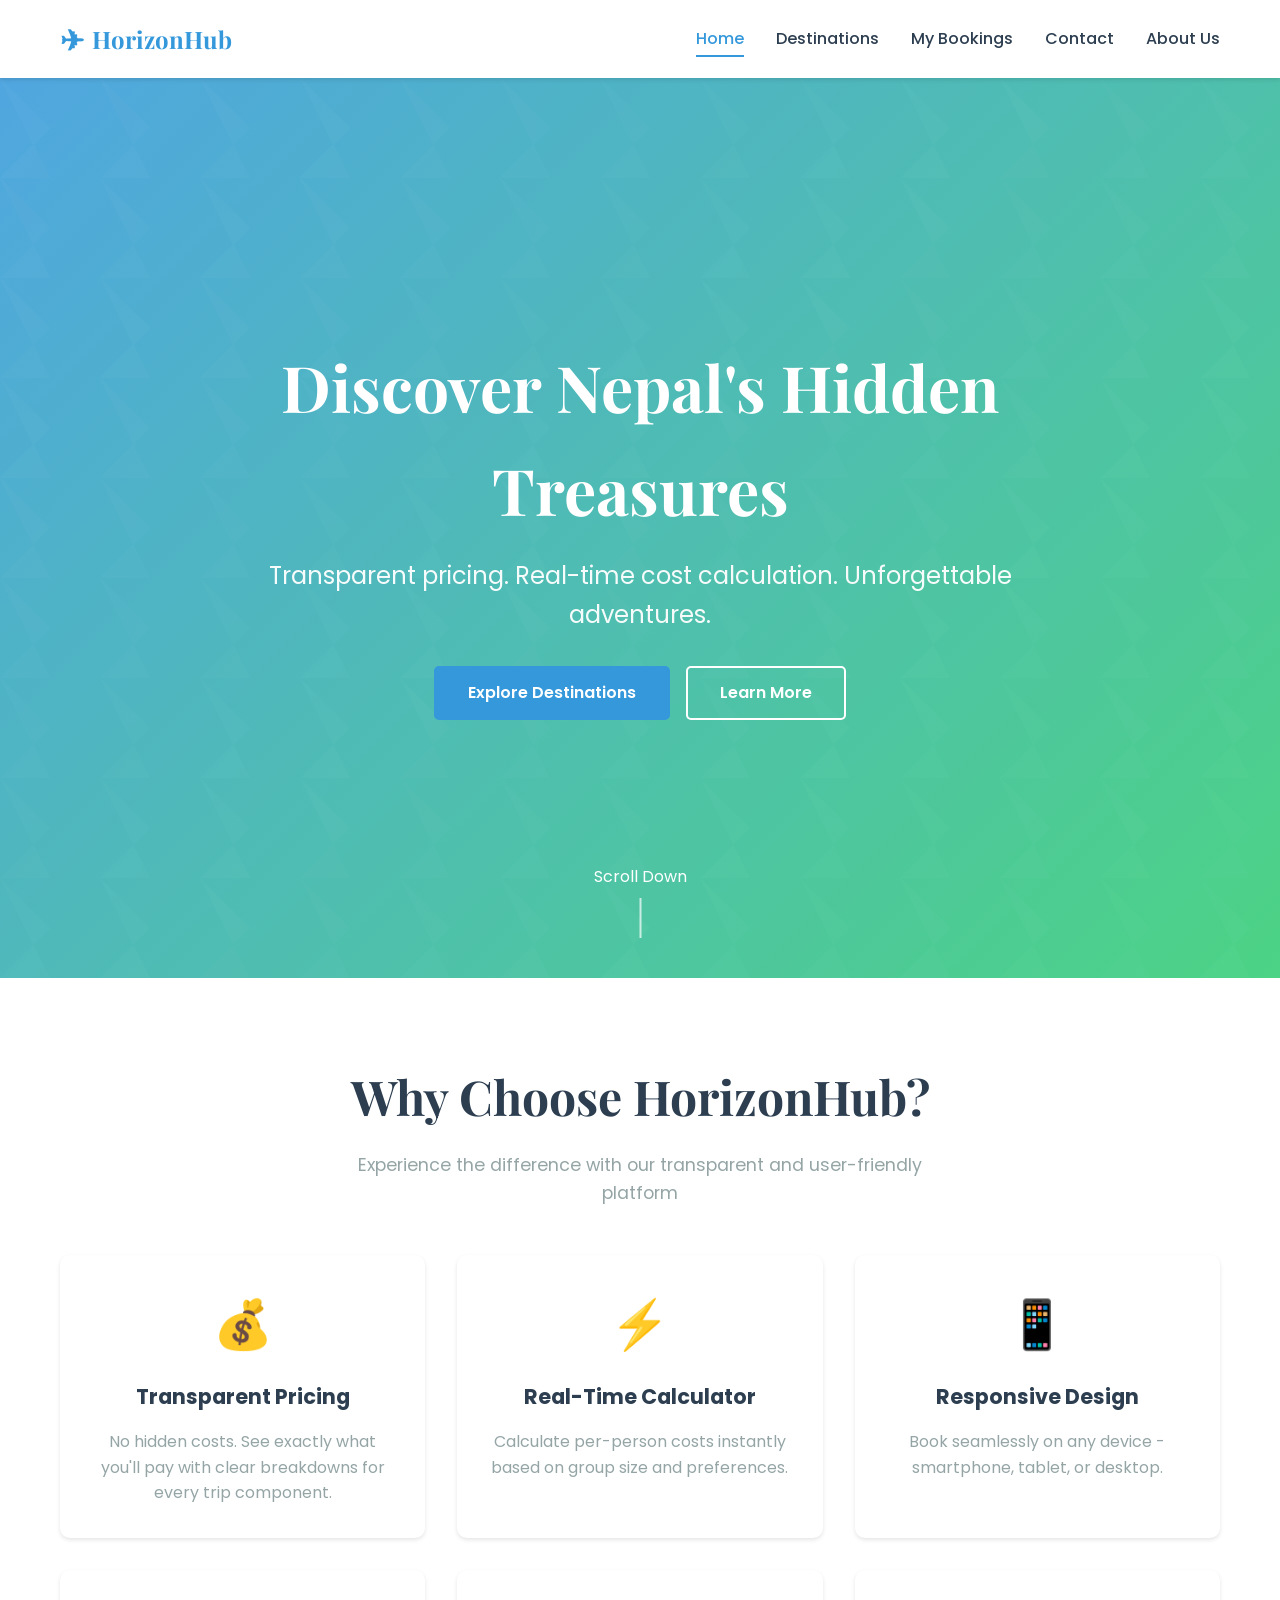
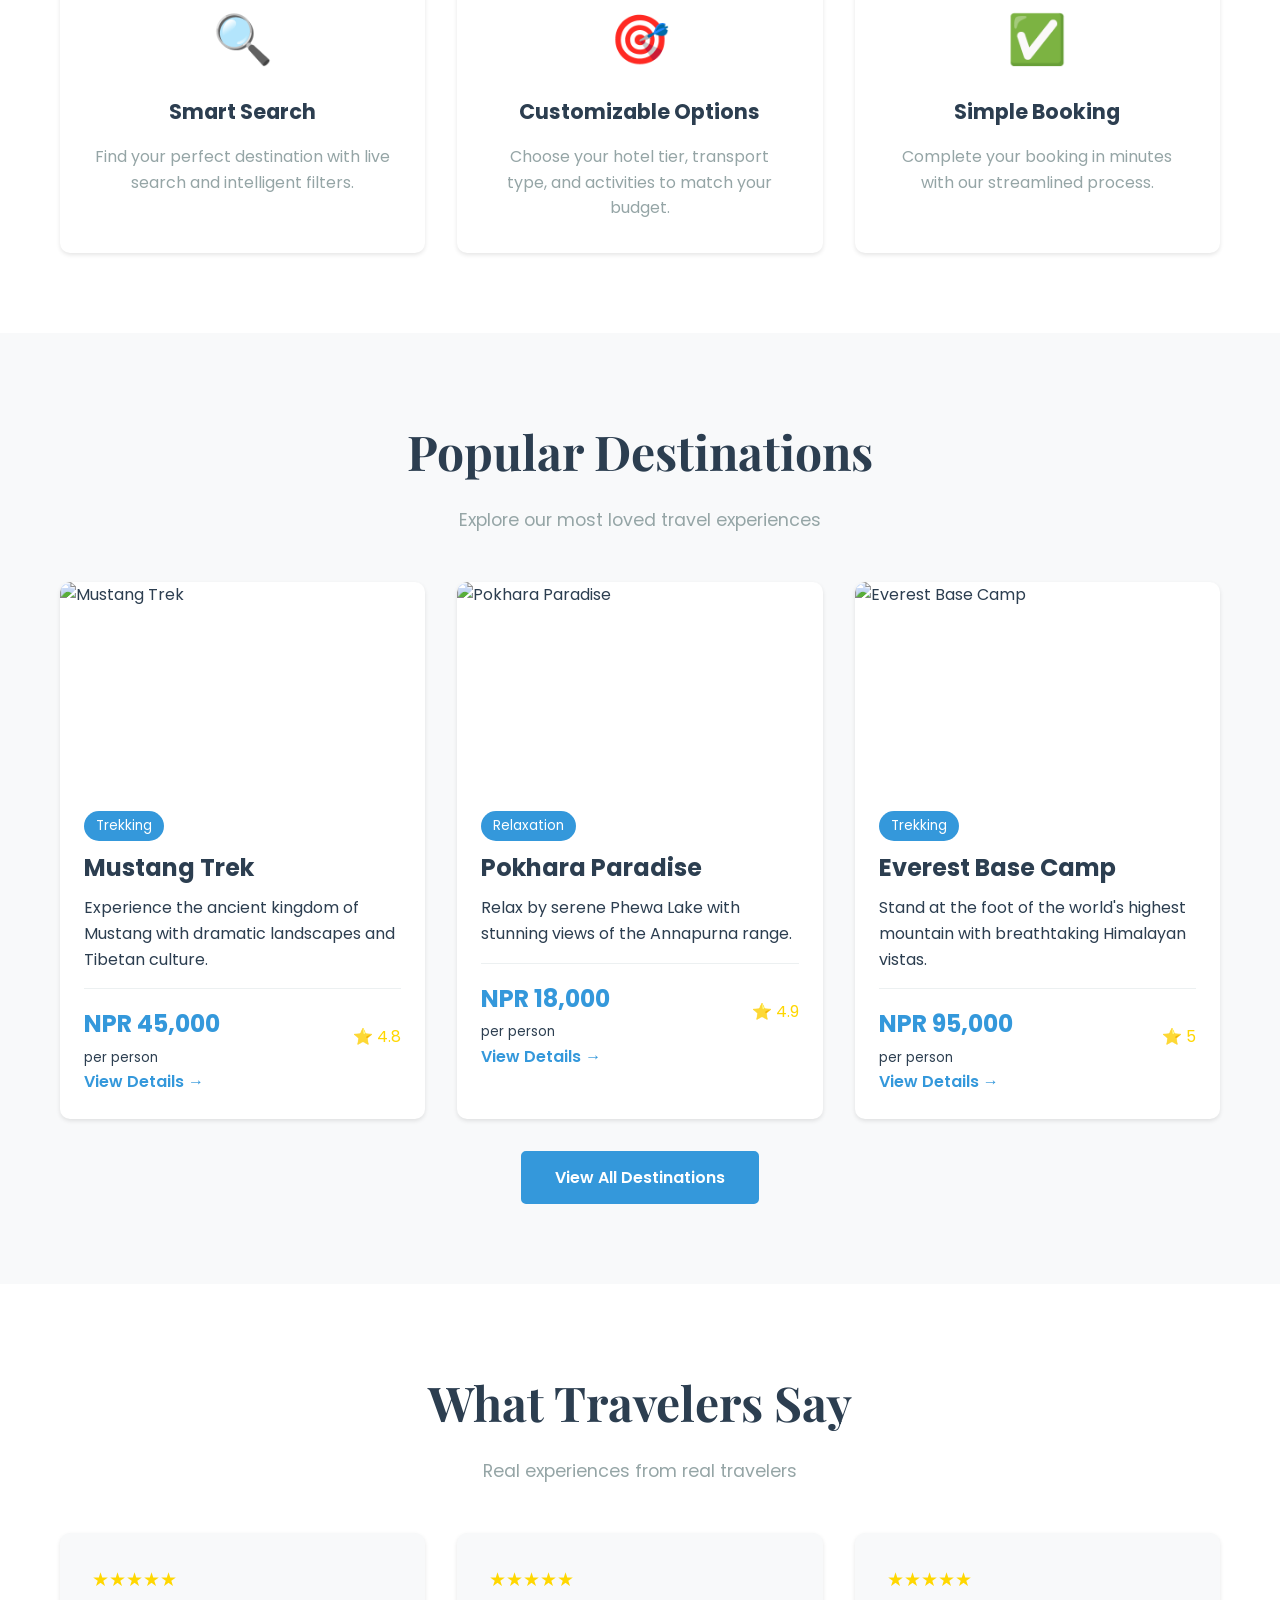
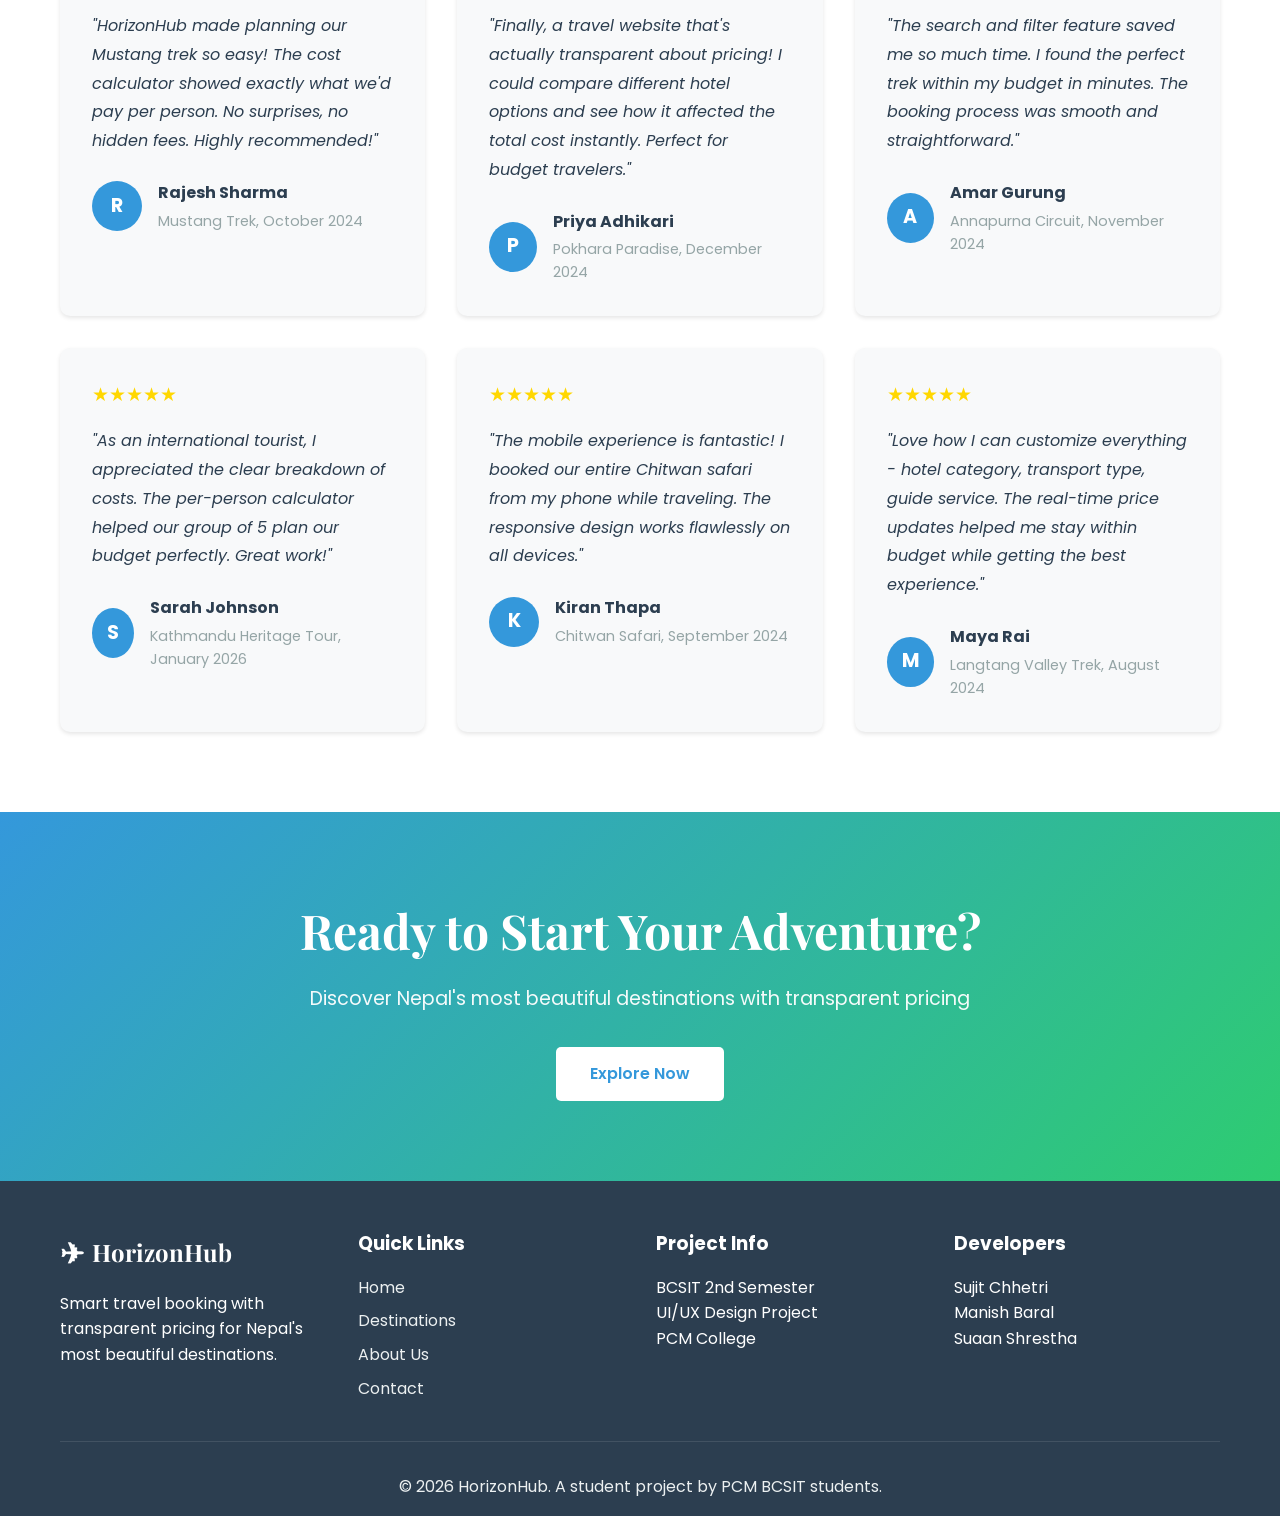
==== commit b9c78892: "changed some file" ====
--- a/index.html
+++ b/index.html
@@ -160,7 +160,7 @@
                         <div class="author-avatar">S</div>
                         <div class="author-info">
                             <h4>Sarah Johnson</h4>
-                            <p>Kathmandu Heritage Tour, January 2025</p>
+                            <p>Kathmandu Heritage Tour, January 2026</p>
                         </div>
                     </div>
                 </div>
--- a/styles.css
+++ b/styles.css
@@ -372,8 +372,11 @@
 
 .preview-image {
     width: 100%;
-    height: 250px;
+    aspect-ratio: 16 / 9;
+    height: auto;
     object-fit: cover;
+    display: block;
+    border-radius: 10px 10px 0 0;
 }
 
 .preview-content {
@@ -559,6 +562,8 @@
     box-shadow: var(--shadow-sm);
     transition: var(--transition);
     cursor: pointer;
+    display: flex;
+    flex-direction: column;
 }
 
 .destination-card:hover {
@@ -568,12 +573,18 @@
 
 .destination-image {
     width: 100%;
-    height: 250px;
+    aspect-ratio: 16 / 9;
+    height: auto;
     object-fit: cover;
+    display: block;
+    border-radius: 10px 10px 0 0;
 }
 
 .destination-content {
     padding: 1.5rem;
+    display: flex;
+    flex: 1;
+    flex-direction: column;
 }
 
 .destination-content h3 {
@@ -585,11 +596,23 @@
     font-size: 1.5rem;
     color: var(--primary);
     font-weight: 700;
-    margin-top: 1rem;
 }
 
 .card-rating {
     color: #ffd700;
+}
+
+.destination-card-footer {
+    display: flex;
+    justify-content: space-between;
+    align-items: center;
+    gap: 1rem;
+    margin-top: auto;
+    padding-top: 1rem;
+}
+
+.destination-book-btn {
+    margin-top: 1rem;
 }
 
 /* Modal */
@@ -859,7 +882,16 @@
     border-radius: 10px;
     box-shadow: var(--shadow-sm);
     margin-bottom: 1.5rem;
-    border-left: 4px solid var(--primary);
+    overflow: hidden;
+    position: relative;
+}
+
+.booking-item::before {
+    content: '';
+    position: absolute;
+    inset: 0 auto 0 0;
+    width: 4px;
+    background: var(--primary);
 }
 
 .booking-item h3 {
@@ -982,7 +1014,19 @@
     text-align: center;
     padding: 3rem;
     color: var(--gray);
-    font-size: 1.2rem;
+    background: var(--gray-light);
+    border-radius: 10px;
+}
+
+.no-results h2 {
+    color: var(--dark);
+    font-family: var(--font-display);
+    font-size: 2rem;
+    margin-bottom: 0.5rem;
+}
+
+.no-results p {
+    font-size: 1.1rem;
 }
 
 /* Responsive */
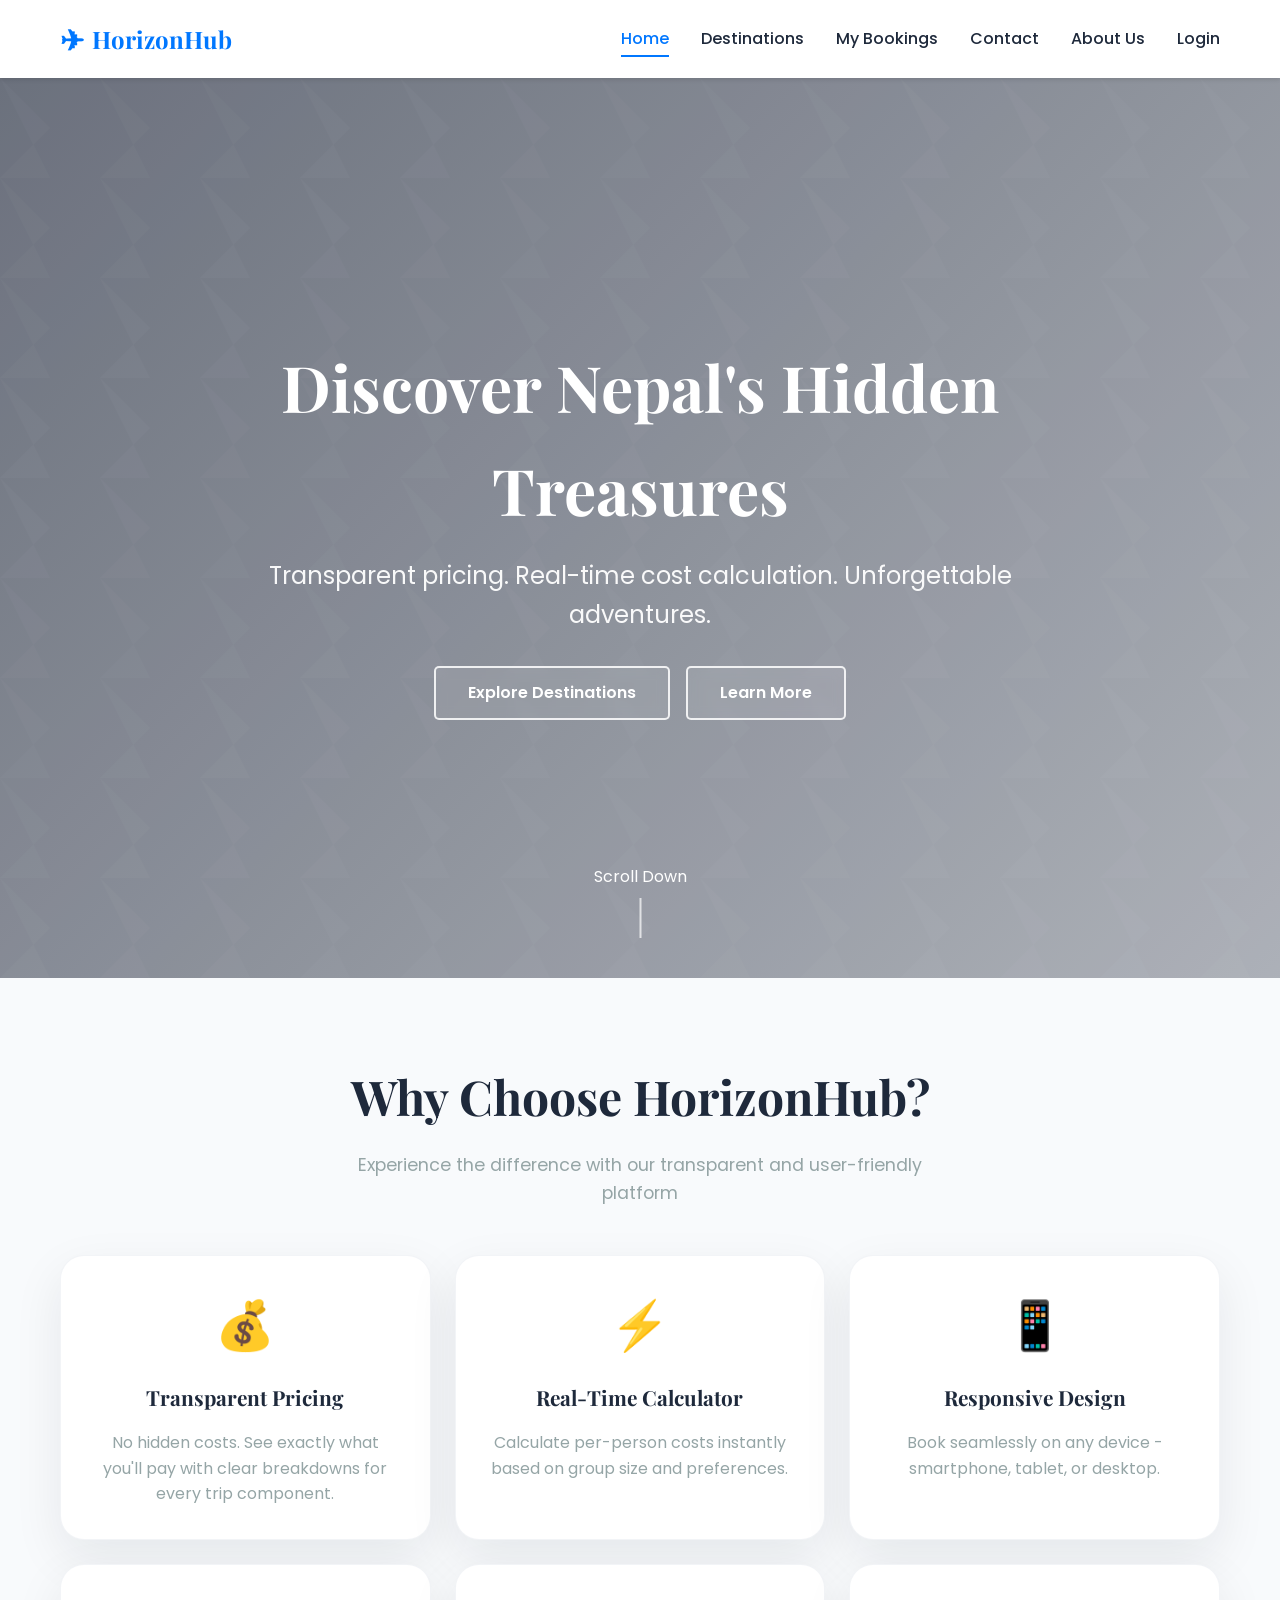
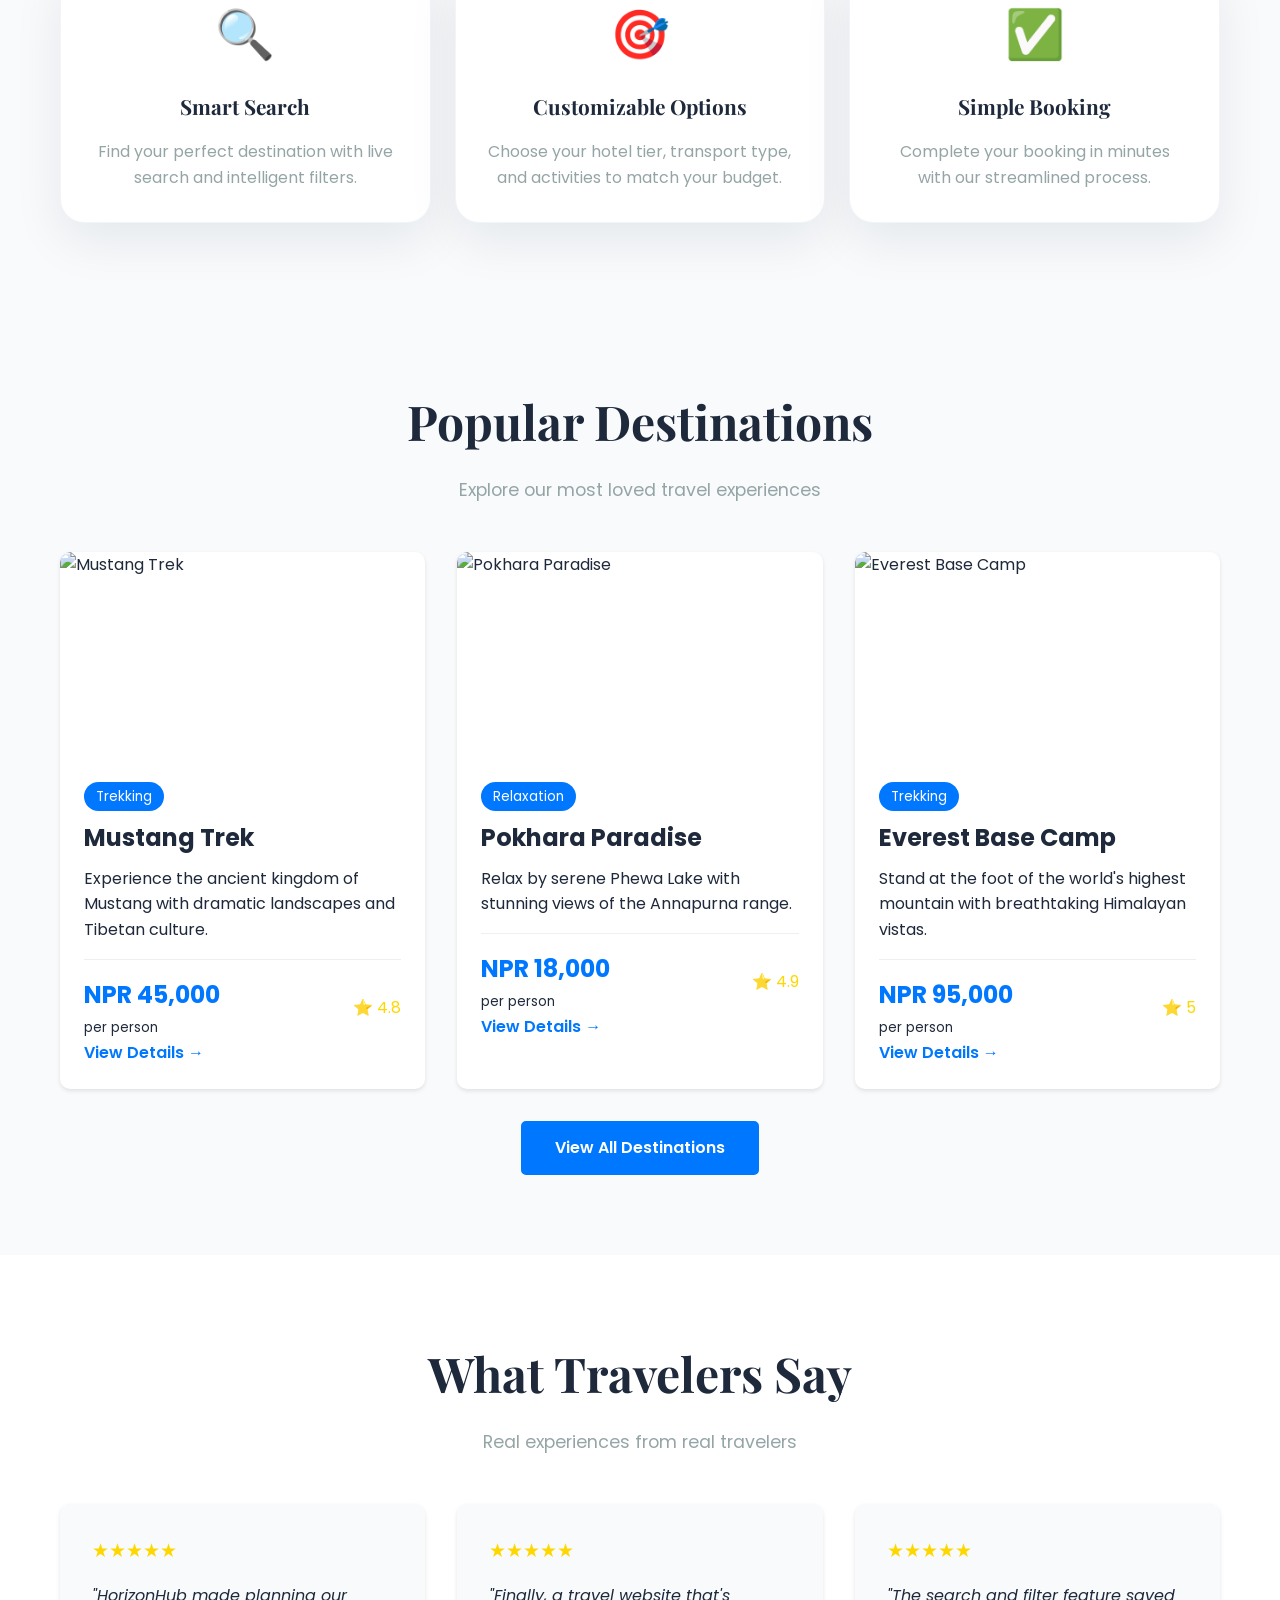
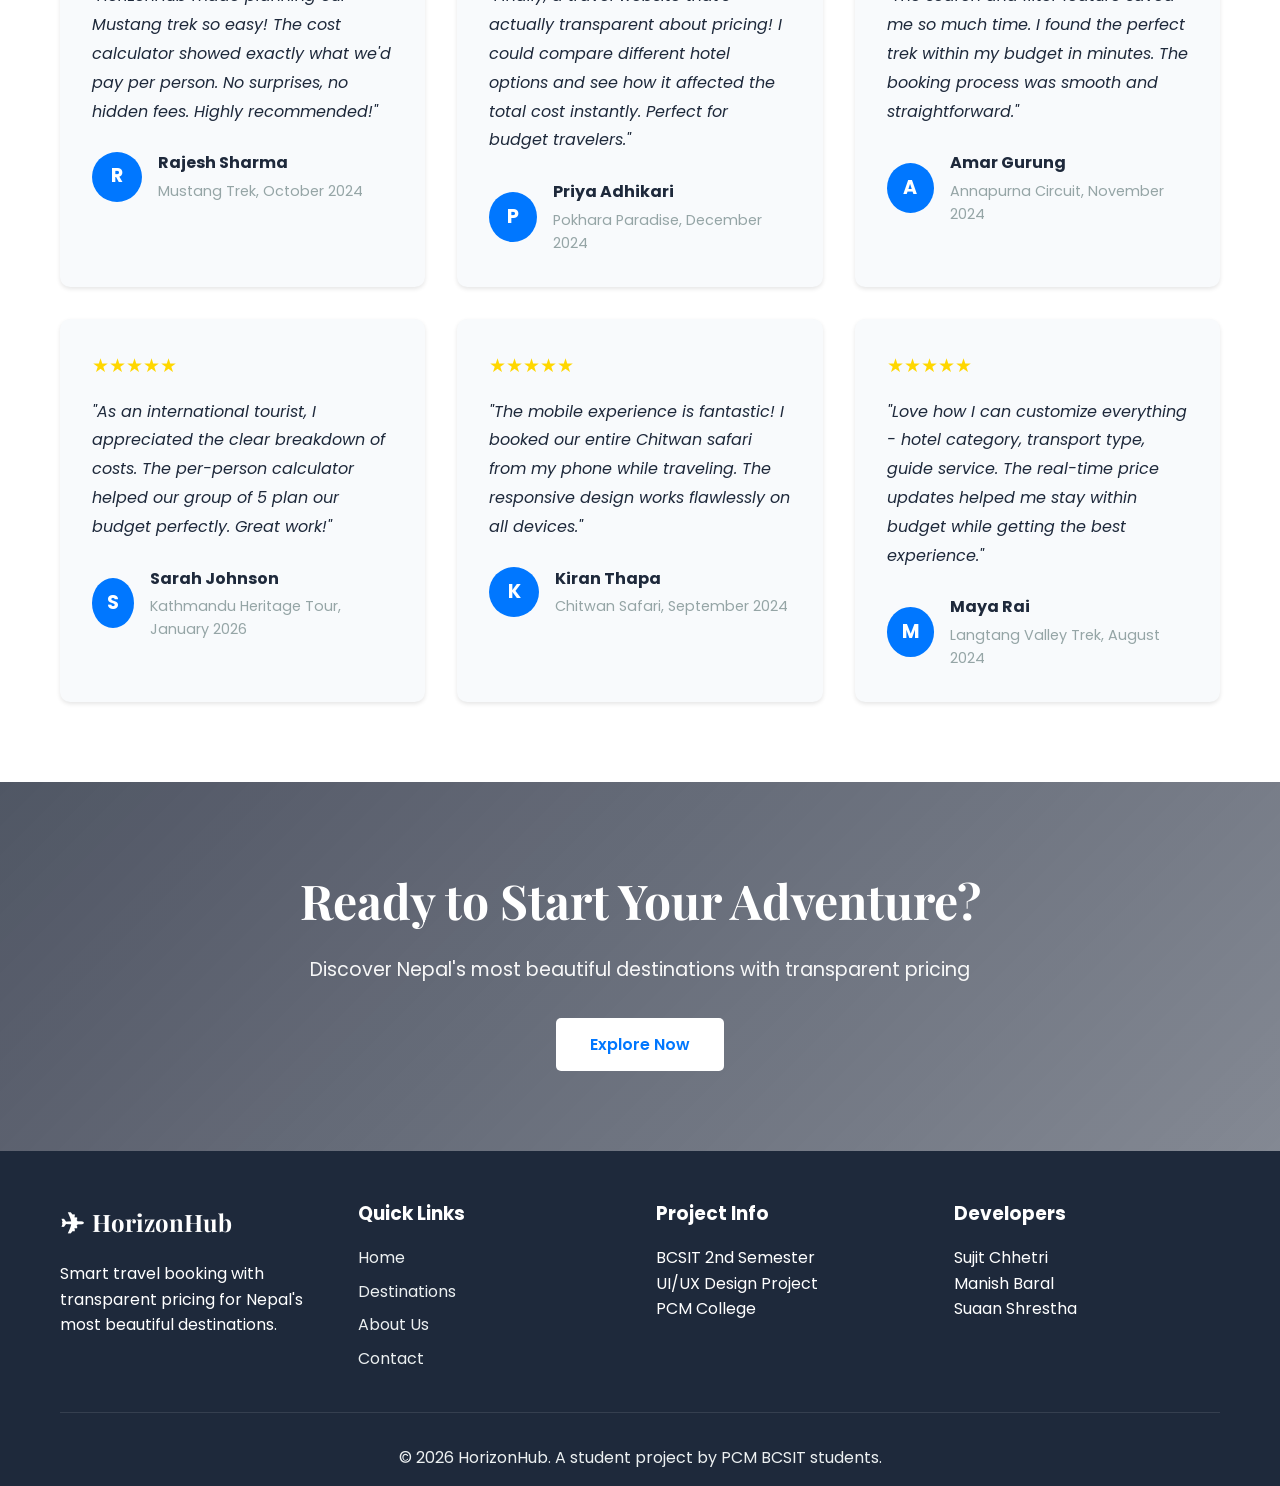
==== commit 98b092da: "added login page" ====
--- a/index.html
+++ b/index.html
@@ -237,6 +237,7 @@
     </footer>
 
     <script src="data.js"></script>
+    <script src="auth.js"></script>
     <script src="main.js"></script>
 </body>
 </html>
--- a/styles.css
+++ b/styles.css
@@ -4,15 +4,15 @@
 
 /* CSS Variables */
 :root {
-    --primary: #3498db;
-    --primary-dark: #2980b9;
-    --secondary: #2ecc71;
-    --secondary-dark: #27ae60;
-    --dark: #2c3e50;
+    --primary: #0077ff;
+    --primary-dark: #005fd1;
+    --secondary: #00c6ff;
+    --secondary-dark: #009ccc;
+    --dark: #1e293b;
     --light: #ecf0f1;
     --white: #ffffff;
     --gray: #95a5a6;
-    --gray-light: #f8f9fa;
+    --gray-light: #f8fafc;
     --danger: #e74c3c;
     
     --font-primary: 'Poppins', sans-serif;
@@ -23,6 +23,7 @@
     --shadow-lg: 0 8px 16px rgba(0,0,0,0.2);
     
     --transition: all 0.3s ease;
+    --travel-bg: url('https://images.unsplash.com/photo-1567914219763-e709faee5396?q=80&w=1170&auto=format&fit=crop&ixlib=rb-4.1.0&ixid=M3wxMjA3fDB8MHxwaG90by1wYWdlfHx8fGVufDB8fHx8fA%3D%3D');
 }
 
 /* Reset & Base */
@@ -36,7 +37,11 @@
     font-family: var(--font-primary);
     line-height: 1.6;
     color: var(--dark);
-    background: var(--white);
+    background: var(--gray-light);
+}
+
+html {
+    scroll-behavior: smooth;
 }
 
 .container {
@@ -52,6 +57,17 @@
     position: sticky;
     top: 0;
     z-index: 1000;
+}
+
+.about-page .navbar {
+    background: rgba(248, 250, 252, 0.72);
+    backdrop-filter: blur(18px);
+    border-bottom: 1px solid rgba(255, 255, 255, 0.55);
+    box-shadow: 0 10px 30px rgba(15, 23, 42, 0.08);
+}
+
+.about-page .nav-content {
+    padding: 1rem 0;
 }
 
 .nav-content {
@@ -153,8 +169,10 @@
     left: 0;
     width: 100%;
     height: 100%;
-    background: linear-gradient(135deg, var(--primary) 0%, var(--secondary) 100%);
-    opacity: 0.9;
+    background:
+        linear-gradient(135deg, rgba(15, 23, 42, 0.64), rgba(15, 23, 42, 0.34)),
+        var(--travel-bg) center/cover no-repeat;
+    opacity: 1;
     z-index: -1;
 }
 
@@ -260,13 +278,39 @@
 
 .btn-outline {
     background: transparent;
-    color: var(--white);
-    border-color: var(--white);
+    color: var(--primary);
+    border-color: var(--primary);
 }
 
 .btn-outline:hover {
+    background: var(--primary);
+    color: var(--white);
+}
+
+.hero .btn-outline {
+    color: var(--white);
+    border-color: rgba(255, 255, 255, 0.85);
+    background: rgba(255, 255, 255, 0.08);
+    backdrop-filter: blur(6px);
+}
+
+.hero .btn-primary {
+    color: var(--white);
+    border-color: rgba(255, 255, 255, 0.85);
+    background: rgba(255, 255, 255, 0.08);
+    backdrop-filter: blur(6px);
+}
+
+.hero .btn-outline:hover {
     background: var(--white);
     color: var(--primary);
+    border-color: var(--white);
+}
+
+.hero .btn-primary:hover {
+    background: var(--white);
+    color: var(--primary);
+    border-color: var(--white);
 }
 
 .btn-white {
@@ -482,7 +526,9 @@
 
 /* CTA Section */
 .cta {
-    background: linear-gradient(135deg, var(--primary), var(--secondary));
+    background:
+        linear-gradient(135deg, rgba(15, 23, 42, 0.72), rgba(15, 23, 42, 0.5)),
+        var(--travel-bg) center/cover no-repeat;
     color: var(--white);
     text-align: center;
 }
@@ -501,10 +547,135 @@
 
 /* Page Header */
 .page-header {
-    background: linear-gradient(135deg, var(--primary), var(--secondary));
+    background:
+        linear-gradient(135deg, rgba(15, 23, 42, 0.76), rgba(15, 23, 42, 0.42)),
+        var(--travel-bg) center/cover no-repeat;
     color: var(--white);
     padding: 6rem 0 4rem;
     text-align: center;
+}
+
+/* Login Page */
+.login-section {
+    padding: 4rem 0;
+    display: flex;
+    align-items: center;
+    min-height: calc(100vh - 80px);
+    background:
+        linear-gradient(135deg, rgba(15, 23, 42, 0.38), rgba(15, 23, 42, 0.22)),
+        var(--travel-bg) center/cover fixed;
+}
+
+.login-panel {
+    display: flex;
+    flex-direction: column;
+    gap: 1.5rem;
+    background: var(--white);
+    padding: 2.5rem;
+    border-radius: 12px;
+    box-shadow: var(--shadow-sm);
+    width: 100%;
+    max-width: 640px;
+    margin: 3rem auto;
+    align-items: stretch;
+}
+
+.login-copy {
+    display: block;
+    text-align: center;
+    padding-bottom: 0.75rem;
+}
+
+.login-form {
+    width: 100%;
+    display: block;
+}
+
+.login-copy .card-category {
+    display: inline-block;
+    padding: 0.45rem 1rem;
+    border-radius: 999px;
+    background: var(--primary);
+    color: var(--white);
+    font-weight: 600;
+    margin-bottom: 1rem;
+}
+
+.login-copy h1 {
+    font-family: var(--font-display);
+    font-size: 1.75rem;
+    margin-bottom: 0.5rem;
+    line-height: 1.1;
+}
+
+.login-copy p {
+    color: var(--gray);
+    font-size: 0.98rem;
+    margin-top: 0.5rem;
+}
+
+.login-copy,
+.login-form {
+    padding-top: 0.25rem;
+}
+
+.login-form .form-group {
+    margin-bottom: 1rem;
+}
+
+.login-form label {
+    color: var(--dark);
+    font-weight: 600;
+    margin-bottom: 0.5rem;
+    display: block;
+}
+
+.login-form input {
+    height: 48px;
+    padding: 0.55rem 0.8rem;
+    border-radius: 6px;
+    border: 1px solid #e6e9ec;
+    background: #fff;
+    width: 100%;
+    box-sizing: border-box;
+}
+
+.login-form input:focus {
+    box-shadow: 0 4px 12px rgba(52,152,219,0.08);
+    border-color: var(--primary);
+}
+
+.login-form .btn-block {
+    height: 48px;
+    border-radius: 8px;
+    font-weight: 700;
+    font-size: 1rem;
+    width: 100%;
+}
+
+.login-panel .logo-icon {
+    font-size: 2rem;
+}
+
+@media (max-width: 768px) {
+    .login-panel {
+        flex-direction: column;
+        padding: 1.5rem;
+    }
+    .login-copy {
+        text-align: center;
+        padding-right: 0;
+    }
+    .login-copy h1 {
+        font-size: 1.75rem;
+    }
+    .login-copy .card-category {
+        margin-left: auto;
+        margin-right: auto;
+    }
+    .login-form {
+        width: 100%;
+    }
 }
 
 .page-header h1 {
@@ -791,6 +962,170 @@
 }
 
 /* About Page */
+.about-hero {
+    position: relative;
+    min-height: 78vh;
+    display: flex;
+    align-items: center;
+    overflow: hidden;
+    padding: 8rem 0 6rem;
+    color: var(--white);
+    background:
+        linear-gradient(135deg, rgba(15, 23, 42, 0.82), rgba(15, 23, 42, 0.42)),
+        var(--travel-bg) center/cover no-repeat;
+}
+
+.about-hero-overlay {
+    position: absolute;
+    inset: 0;
+    background: linear-gradient(
+        180deg,
+        rgba(15, 23, 42, 0.42) 0%,
+        rgba(15, 23, 42, 0.55) 45%,
+        rgba(15, 23, 42, 0.68) 100%
+    );
+}
+
+.about-hero-content {
+    position: relative;
+    z-index: 1;
+    max-width: 760px;
+}
+
+.about-hero .card-category {
+    display: inline-flex;
+    margin-bottom: 1rem;
+    background: rgba(255, 255, 255, 0.16);
+    border: 1px solid rgba(255, 255, 255, 0.2);
+    backdrop-filter: blur(10px);
+}
+
+.about-hero h1 {
+    font-family: var(--font-display);
+    font-size: clamp(2.8rem, 6vw, 5rem);
+    line-height: 1.03;
+    margin-bottom: 1rem;
+    max-width: 12ch;
+}
+
+.about-hero p {
+    font-size: 1.15rem;
+    max-width: 60ch;
+    color: rgba(255, 255, 255, 0.92);
+}
+
+.about-hero-actions {
+    display: flex;
+    gap: 1rem;
+    flex-wrap: wrap;
+    margin-top: 2rem;
+}
+
+.about-content {
+    background: linear-gradient(180deg, #f8fafc 0%, #ffffff 100%);
+}
+
+.about-stats {
+    display: grid;
+    grid-template-columns: repeat(auto-fit, minmax(180px, 1fr));
+    gap: 1rem;
+    margin: -3.5rem 0 4rem;
+    position: relative;
+    z-index: 2;
+}
+
+.stat-card {
+    background: rgba(255, 255, 255, 0.96);
+    backdrop-filter: blur(10px);
+    border: 1px solid rgba(148, 163, 184, 0.14);
+    border-radius: 22px;
+    padding: 1.5rem;
+    box-shadow: 0 18px 40px rgba(15, 23, 42, 0.08);
+    text-align: center;
+}
+
+.stat-card strong {
+    display: block;
+    font-family: var(--font-display);
+    font-size: clamp(2rem, 4vw, 2.7rem);
+    color: var(--primary);
+    line-height: 1;
+    margin-bottom: 0.4rem;
+}
+
+.stat-card span {
+    color: var(--dark);
+    font-weight: 500;
+}
+
+.about-grid {
+    display: grid;
+    grid-template-columns: repeat(auto-fit, minmax(280px, 1fr));
+    gap: 1.5rem;
+    margin-bottom: 4rem;
+}
+
+.about-card {
+    text-align: left;
+    height: 100%;
+    padding: 2rem;
+    border-radius: 24px;
+    background: var(--white);
+    box-shadow: 0 18px 50px rgba(15, 23, 42, 0.08);
+    border: 1px solid rgba(148, 163, 184, 0.12);
+}
+
+.about-card .feature-icon {
+    margin-bottom: 0.8rem;
+}
+
+.about-card h3 {
+    font-family: var(--font-display);
+    font-size: 1.5rem;
+    margin-bottom: 0.8rem;
+    color: var(--dark);
+}
+
+.about-card p {
+    color: var(--gray);
+    line-height: 1.75;
+}
+
+.features-grid,
+.tech-grid,
+.team-grid {
+    gap: 1.5rem;
+}
+
+.feature-card,
+.tech-card,
+.team-member,
+.project-info,
+.about-cta-card {
+    border-radius: 24px;
+    border: 1px solid rgba(148, 163, 184, 0.12);
+    box-shadow: 0 18px 50px rgba(15, 23, 42, 0.08);
+    transition: transform 0.28s ease, box-shadow 0.28s ease, border-color 0.28s ease;
+}
+
+.feature-card:hover,
+.tech-card:hover,
+.team-member:hover,
+.project-info:hover,
+.about-cta-card:hover {
+    transform: translateY(-6px);
+    box-shadow: 0 24px 60px rgba(15, 23, 42, 0.12);
+    border-color: rgba(0, 119, 255, 0.14);
+}
+
+.feature-card {
+    padding: 2rem;
+}
+
+.feature-card h3 {
+    font-family: var(--font-display);
+}
+
 .content-section {
     margin-bottom: 4rem;
 }
@@ -822,13 +1157,13 @@
 }
 
 .tech-card {
-    background: var(--gray-light);
-    padding: 1.5rem;
-    border-radius: 5px;
+    background: var(--white);
+    padding: 1.75rem;
     text-align: center;
 }
 
 .tech-card h4 {
+    font-family: var(--font-display);
     color: var(--primary);
     margin-bottom: 0.5rem;
 }
@@ -844,35 +1179,83 @@
     text-align: center;
     background: var(--white);
     padding: 2rem;
-    border-radius: 10px;
-    box-shadow: var(--shadow-sm);
+    border-radius: 24px;
+    box-shadow: 0 18px 50px rgba(15, 23, 42, 0.08);
+    border: 1px solid rgba(148, 163, 184, 0.12);
 }
 
 .team-avatar {
-    width: 100px;
-    height: 100px;
+    width: 92px;
+    height: 92px;
     border-radius: 50%;
-    background: var(--primary);
-    color: var(--white);
-    display: flex;
-    align-items: center;
-    justify-content: center;
+    background: linear-gradient(135deg, #0077ff, #00c6ff);
+    color: var(--white);
+    display: grid;
+    place-items: center;
     font-size: 2rem;
     font-weight: 700;
     margin: 0 auto 1rem;
+    border: 4px solid rgba(255, 255, 255, 0.9);
+    box-shadow: 0 10px 24px rgba(15, 23, 42, 0.18);
+}
+
+.team-avatar-s {
+    background: linear-gradient(135deg, #0077ff, #00c6ff);
+}
+
+.team-avatar-m {
+    background: linear-gradient(135deg, #0f172a, #0077ff);
+}
+
+.team-avatar-s2 {
+    background: linear-gradient(135deg, #00c6ff, #38bdf8);
 }
 
 .team-role {
     color: var(--primary);
-    font-weight: 600;
-    margin-bottom: 0.5rem;
+    font-weight: 700;
+    margin-bottom: 0.75rem;
 }
 
 .project-info {
-    background: var(--gray-light);
+    background: var(--white);
     padding: 2rem;
-    border-radius: 10px;
-    text-align: center;
+    text-align: center;
+    display: grid;
+    gap: 0.75rem;
+}
+
+.about-cta {
+    padding-top: 0;
+    padding-bottom: 5rem;
+    background: linear-gradient(180deg, #ffffff 0%, #f8fafc 100%);
+}
+
+.about-cta-card {
+    display: flex;
+    align-items: center;
+    justify-content: space-between;
+    gap: 1.5rem;
+    background: linear-gradient(135deg, rgba(0, 119, 255, 0.06), rgba(0, 198, 255, 0.08));
+    padding: 2rem;
+}
+
+.about-cta-card h2 {
+    font-family: var(--font-display);
+    font-size: clamp(1.7rem, 3vw, 2.4rem);
+    color: var(--dark);
+    max-width: 18ch;
+}
+
+.reveal-on-scroll {
+    opacity: 0;
+    transform: translateY(24px);
+    transition: opacity 0.7s ease, transform 0.7s ease;
+}
+
+.reveal-on-scroll.is-visible {
+    opacity: 1;
+    transform: translateY(0);
 }
 
 /* Bookings Page */
@@ -1036,7 +1419,7 @@
         top: 70px;
         left: -100%;
         width: 100%;
-        background: var(--white);
+        background: rgba(248, 250, 252, 0.97);
         flex-direction: column;
         padding: 2rem;
         box-shadow: var(--shadow-lg);
@@ -1054,11 +1437,33 @@
     .hero {
         height: 80vh;
     }
+
+    .about-hero {
+        min-height: auto;
+        padding: 6.5rem 0 5rem;
+    }
+
+    .about-hero h1 {
+        max-width: none;
+    }
+
+    .about-hero-actions,
+    .about-cta-card {
+        flex-direction: column;
+        align-items: stretch;
+    }
+
+    .about-stats {
+        margin-top: -2.25rem;
+    }
     
     .features-grid,
     .preview-grid,
     .testimonials-grid,
-    .destinations-grid {
+    .destinations-grid,
+    .about-grid,
+    .tech-grid,
+    .team-grid {
         grid-template-columns: 1fr;
     }
     
@@ -1104,4 +1509,14 @@
     .modal-content {
         padding: 1rem;
     }
-}
+
+    .about-card,
+    .feature-card,
+    .tech-card,
+    .team-member,
+    .project-info,
+    .about-cta-card,
+    .stat-card {
+        border-radius: 18px;
+    }
+}
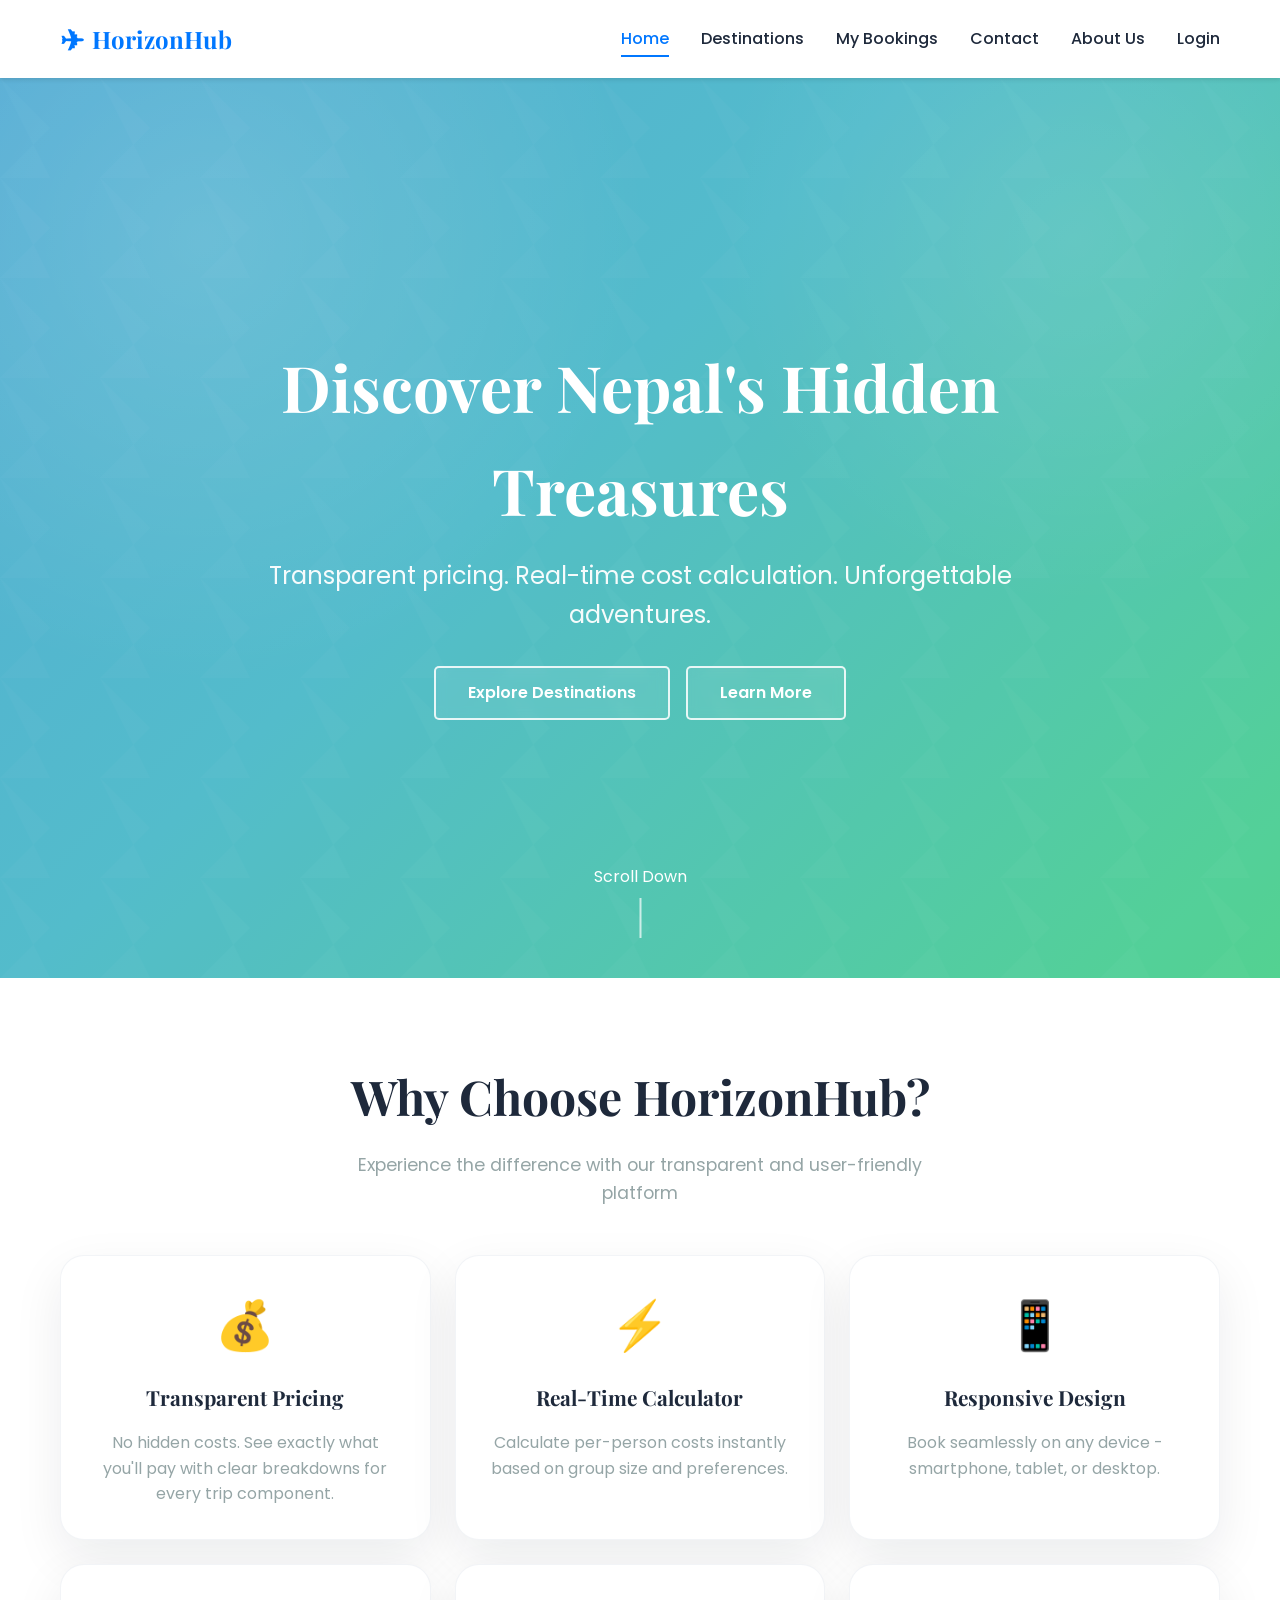
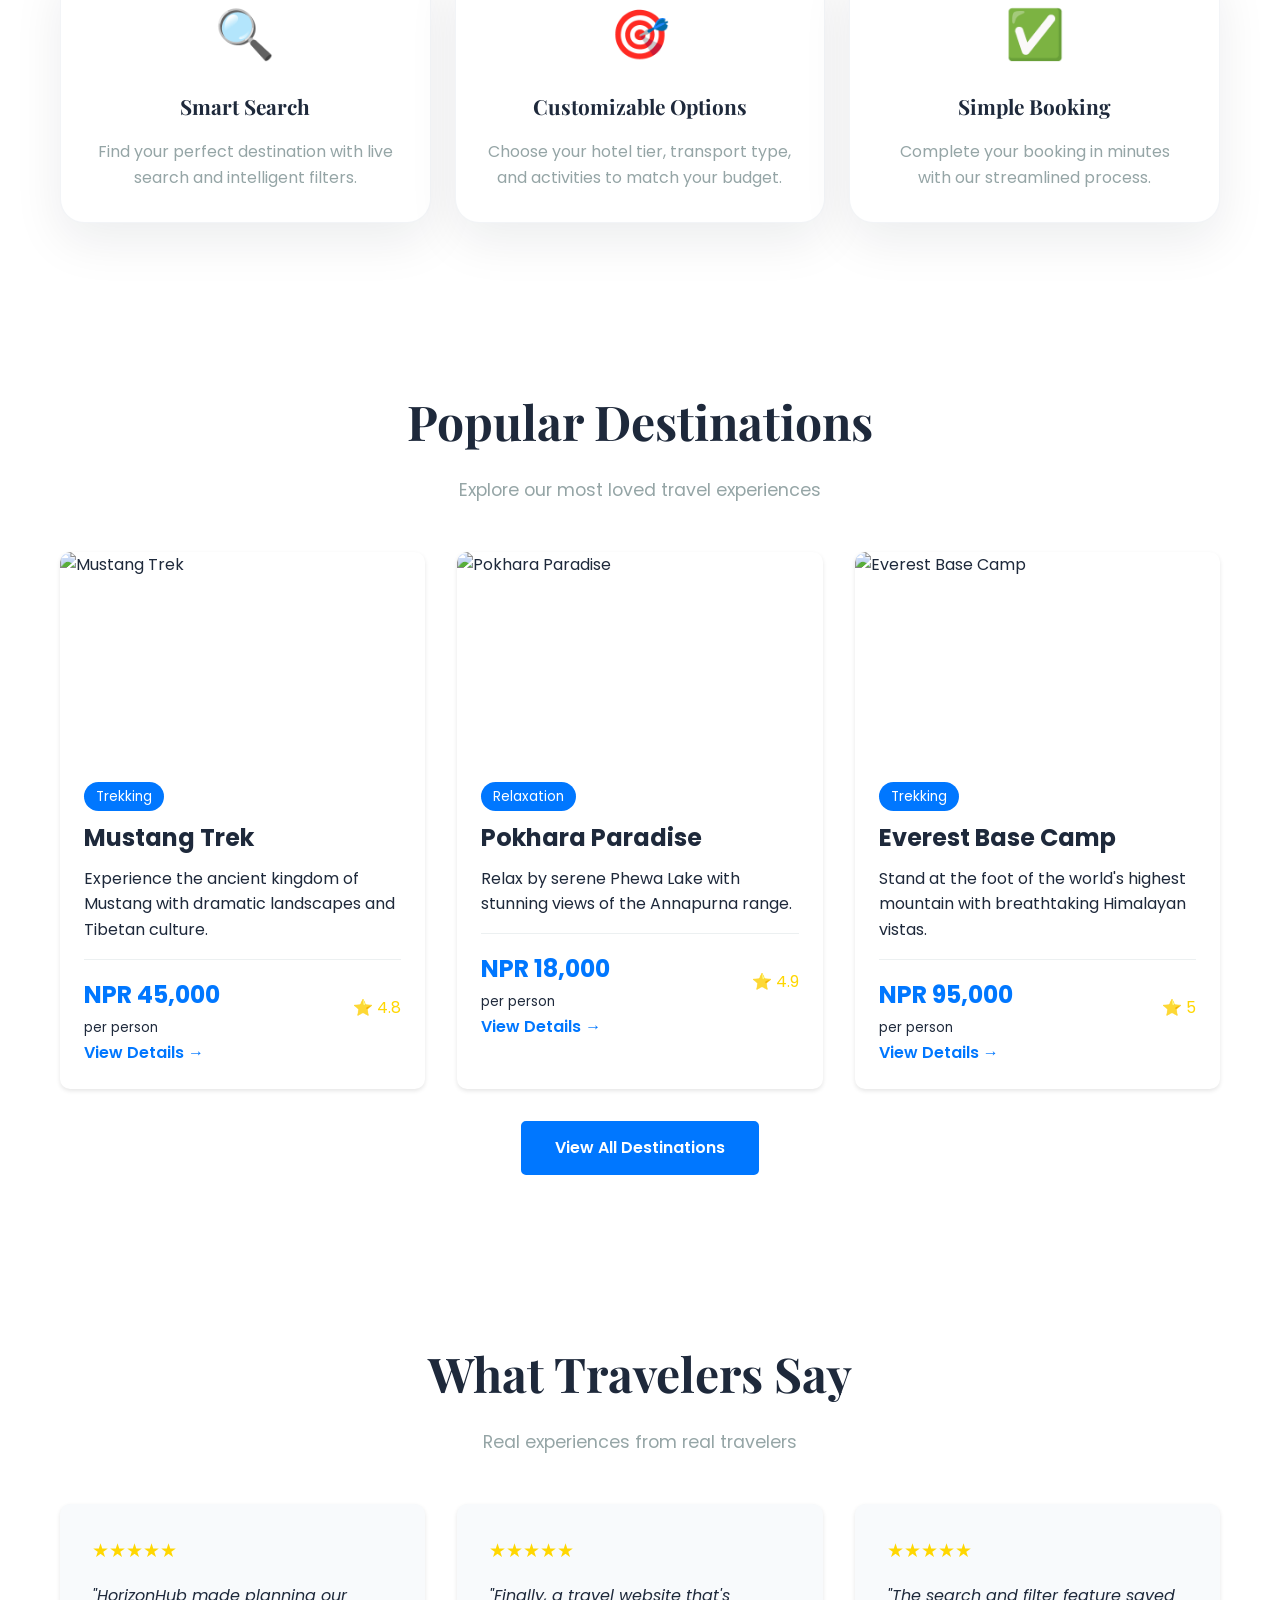
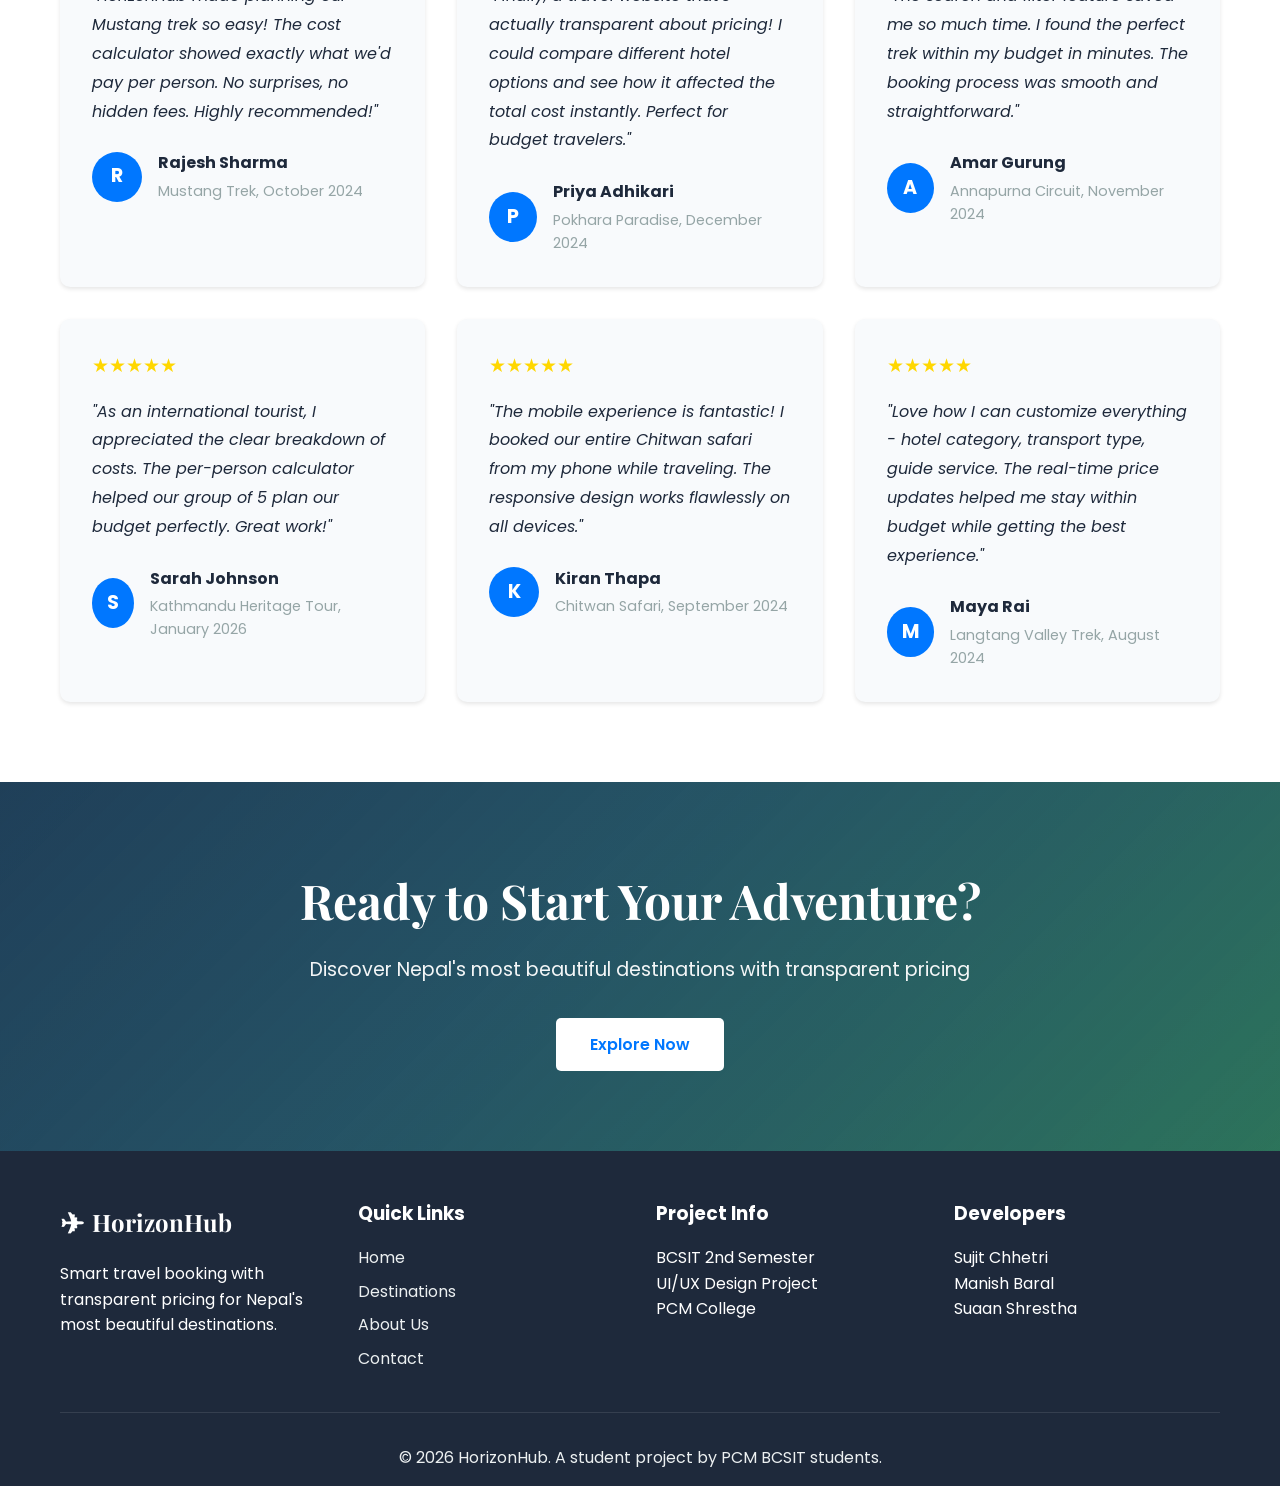
==== commit 4dfb0907: "changed" ====
--- a/index.html
+++ b/index.html
@@ -112,7 +112,6 @@
         </div>
     </section>
 
-    <!-- Testimonials Section -->
     <section class="testimonials">
         <div class="container">
             <div class="section-header">
--- a/styles.css
+++ b/styles.css
@@ -1,8 +1,4 @@
-/* ============================================
-   HORIZONHUB - COMPLETE STYLESHEET
-   ============================================ */
-
-/* CSS Variables */
+
 :root {
     --primary: #0077ff;
     --primary-dark: #005fd1;
@@ -23,10 +19,11 @@
     --shadow-lg: 0 8px 16px rgba(0,0,0,0.2);
     
     --transition: all 0.3s ease;
-    --travel-bg: url('https://images.unsplash.com/photo-1567914219763-e709faee5396?q=80&w=1170&auto=format&fit=crop&ixlib=rb-4.1.0&ixid=M3wxMjA3fDB8MHxwaG90by1wYWdlfHx8fGVufDB8fHx8fA%3D%3D');
-}
-
-/* Reset & Base */
+    --site-bg: linear-gradient(135deg, #4aa8d2 0%, #4ab8c8 42%, #4ad08b 100%);
+    --travel-bg: var(--site-bg);
+}
+
+
 * {
     margin: 0;
     padding: 0;
@@ -37,7 +34,7 @@
     font-family: var(--font-primary);
     line-height: 1.6;
     color: var(--dark);
-    background: var(--gray-light);
+    background: var(--white);
 }
 
 html {
@@ -170,8 +167,9 @@
     width: 100%;
     height: 100%;
     background:
-        linear-gradient(135deg, rgba(15, 23, 42, 0.64), rgba(15, 23, 42, 0.34)),
-        var(--travel-bg) center/cover no-repeat;
+        radial-gradient(circle at 16% 18%, rgba(255, 255, 255, 0.14), transparent 34%),
+        radial-gradient(circle at 84% 18%, rgba(255, 255, 255, 0.10), transparent 28%),
+        var(--site-bg);
     opacity: 1;
     z-index: -1;
 }
@@ -331,6 +329,11 @@
 /* Sections */
 section {
     padding: 5rem 0;
+    background: var(--white);
+}
+
+.hero {
+    background: transparent;
 }
 
 .section-header {
@@ -391,7 +394,7 @@
 
 /* Preview Grid */
 .destinations-preview {
-    background: var(--gray-light);
+    background: var(--white);
 }
 
 .preview-grid {
@@ -548,11 +551,16 @@
 /* Page Header */
 .page-header {
     background:
-        linear-gradient(135deg, rgba(15, 23, 42, 0.76), rgba(15, 23, 42, 0.42)),
-        var(--travel-bg) center/cover no-repeat;
+        radial-gradient(circle at 16% 18%, rgba(255, 255, 255, 0.14), transparent 34%),
+        radial-gradient(circle at 84% 18%, rgba(255, 255, 255, 0.10), transparent 28%),
+        var(--site-bg);
     color: var(--white);
     padding: 6rem 0 4rem;
     text-align: center;
+}
+
+.page-header p {
+    color: rgba(255, 255, 255, 0.9);
 }
 
 /* Login Page */
@@ -562,8 +570,9 @@
     align-items: center;
     min-height: calc(100vh - 80px);
     background:
-        linear-gradient(135deg, rgba(15, 23, 42, 0.38), rgba(15, 23, 42, 0.22)),
-        var(--travel-bg) center/cover fixed;
+    radial-gradient(circle at 16% 18%, rgba(255, 255, 255, 0.14), transparent 34%),
+    radial-gradient(circle at 84% 18%, rgba(255, 255, 255, 0.10), transparent 28%),
+    var(--site-bg);
 }
 
 .login-panel {
@@ -651,6 +660,70 @@
     font-weight: 700;
     font-size: 1rem;
     width: 100%;
+}
+
+.password-label-row {
+    display: flex;
+    align-items: center;
+    justify-content: space-between;
+    gap: 0.75rem;
+}
+
+.password-help-wrap {
+    position: relative;
+    display: inline-flex;
+    align-items: center;
+}
+
+.password-help-trigger {
+    width: 22px;
+    height: 22px;
+    border: none;
+    border-radius: 50%;
+    background: var(--primary);
+    color: var(--white);
+    font-weight: 700;
+    font-size: 0.82rem;
+    line-height: 1;
+    cursor: help;
+    padding: 0;
+}
+
+.password-help-popup {
+    position: absolute;
+    right: 0;
+    top: 30px;
+    width: 220px;
+    padding: 0.75rem 0.9rem;
+    border-radius: 10px;
+    background: var(--dark);
+    color: var(--white);
+    font-size: 0.85rem;
+    line-height: 1.4;
+    box-shadow: 0 12px 28px rgba(15, 23, 42, 0.18);
+    opacity: 0;
+    visibility: hidden;
+    transform: translateY(-4px);
+    transition: var(--transition);
+    z-index: 2;
+}
+
+.password-help-popup::before {
+    content: '';
+    position: absolute;
+    right: 12px;
+    top: -6px;
+    width: 12px;
+    height: 12px;
+    background: var(--dark);
+    transform: rotate(45deg);
+}
+
+.password-help-wrap:hover .password-help-popup,
+.password-help-wrap:focus-within .password-help-popup {
+    opacity: 1;
+    visibility: visible;
+    transform: translateY(0);
 }
 
 .login-panel .logo-icon {
